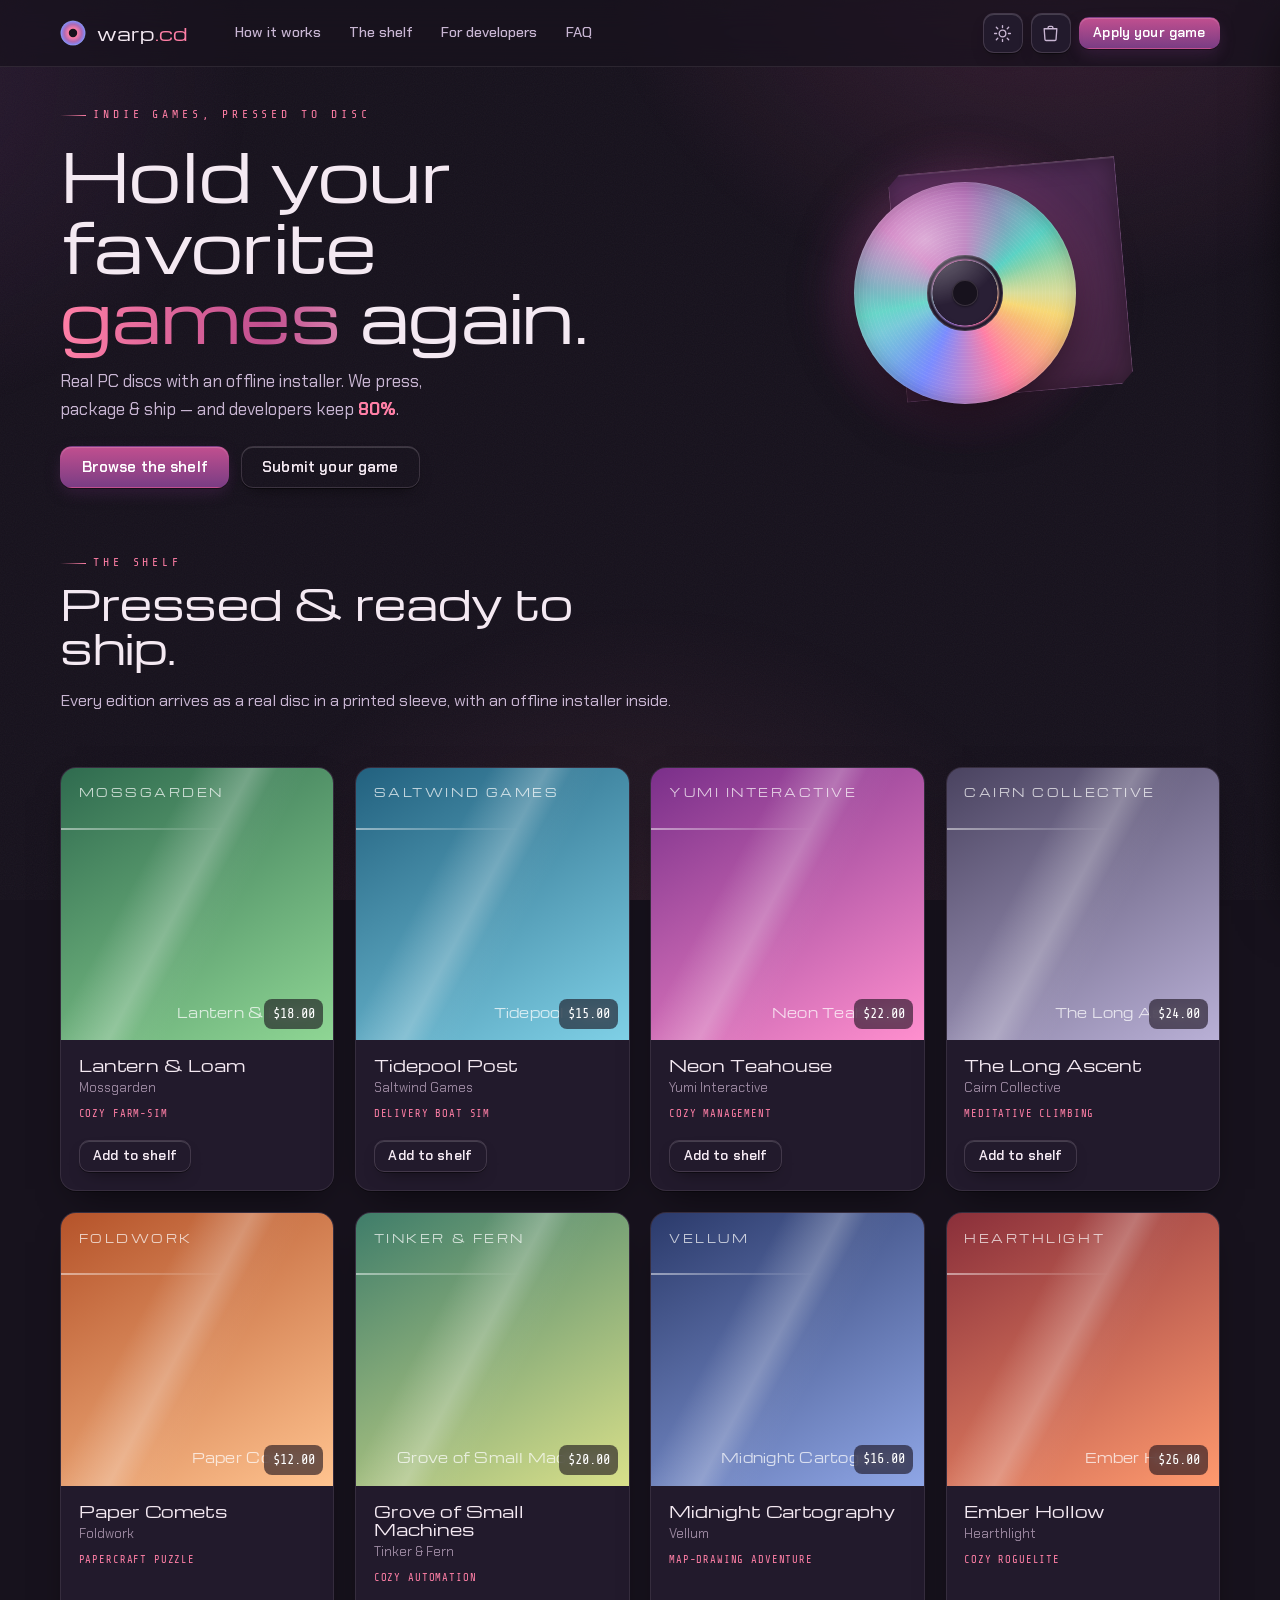
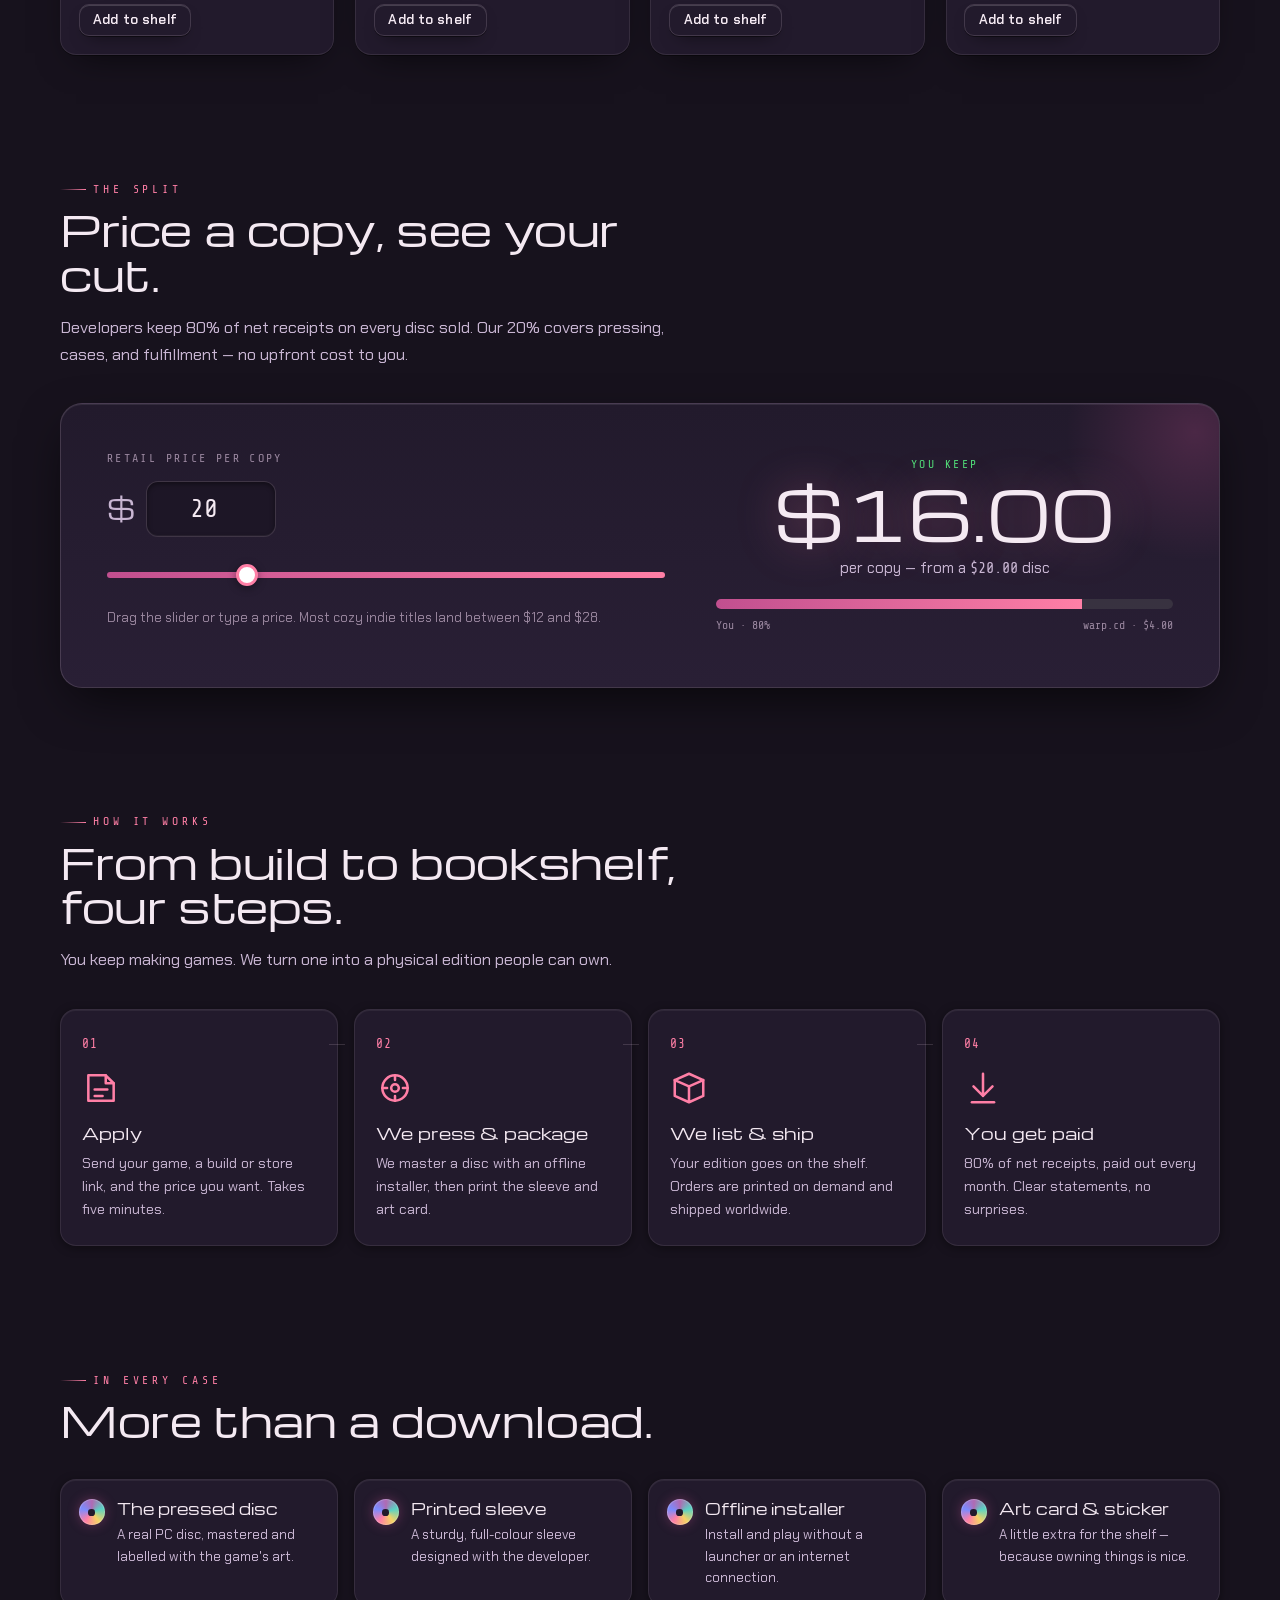
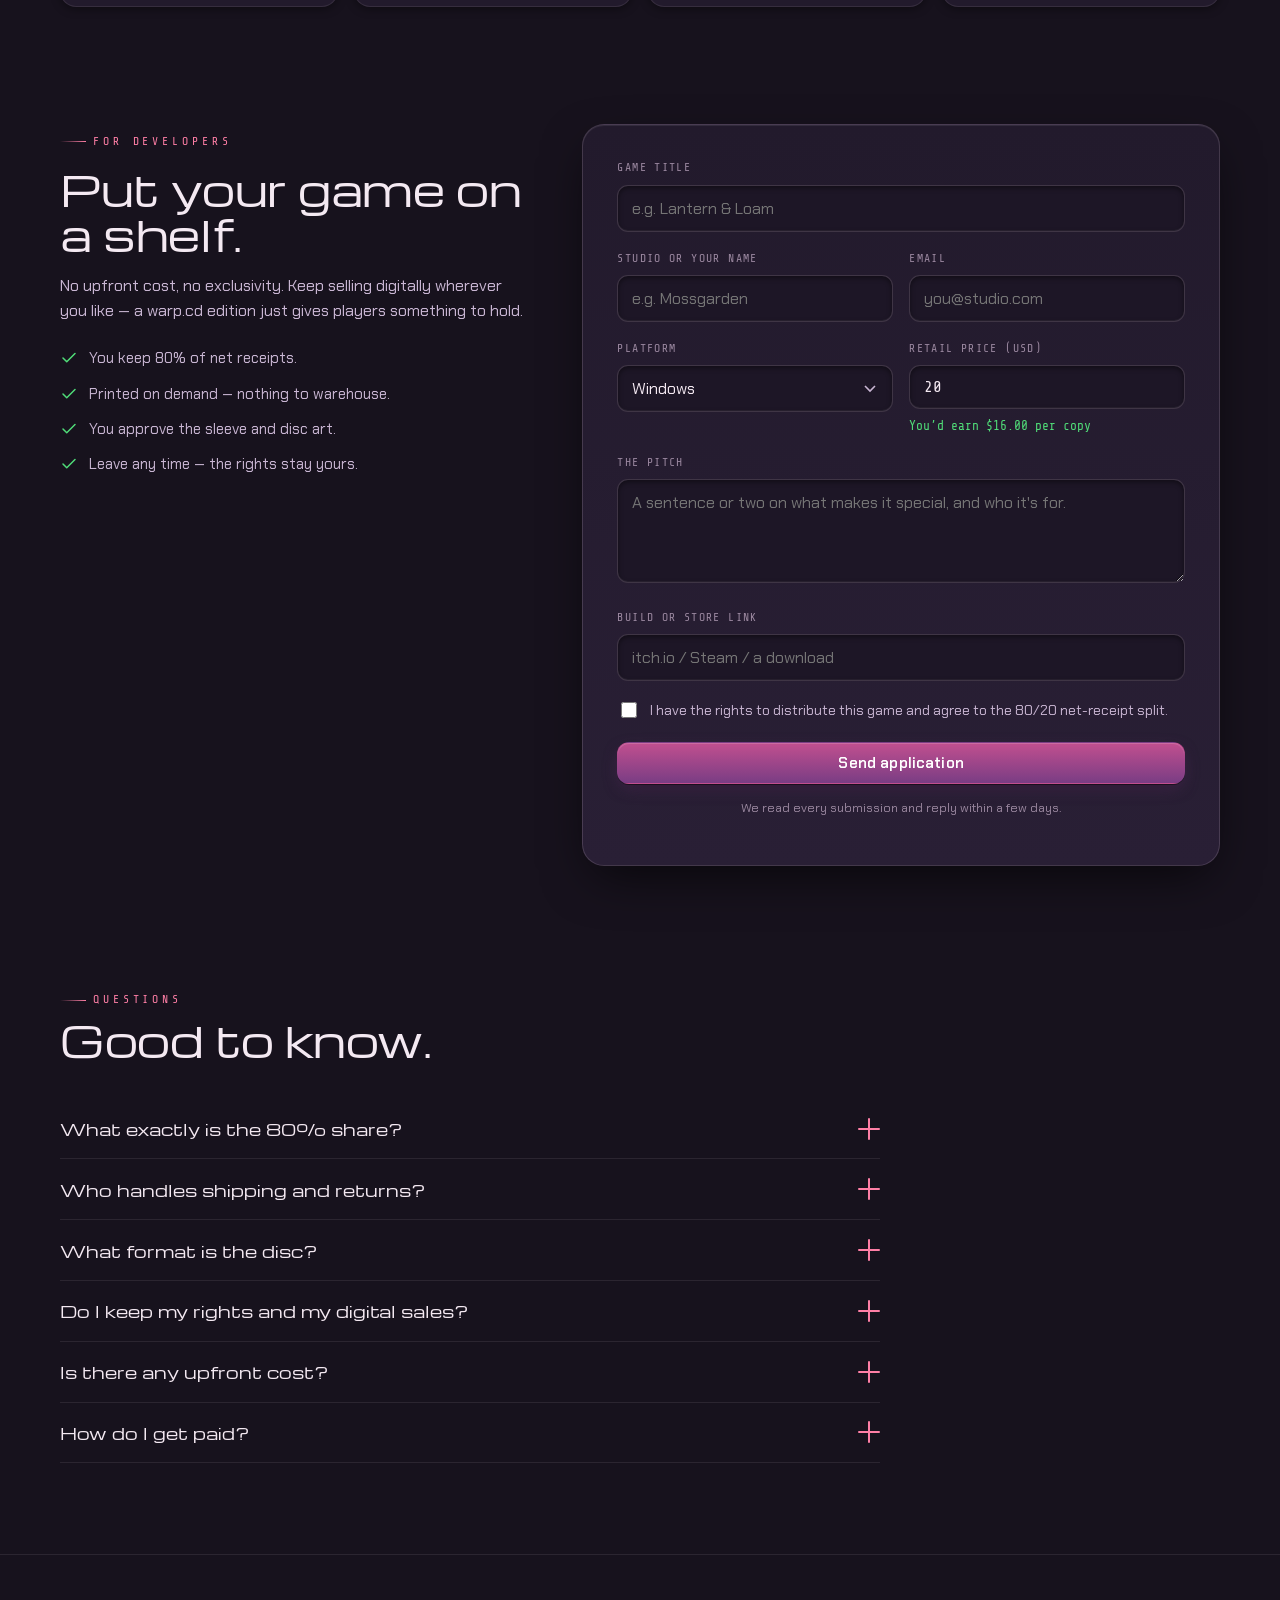
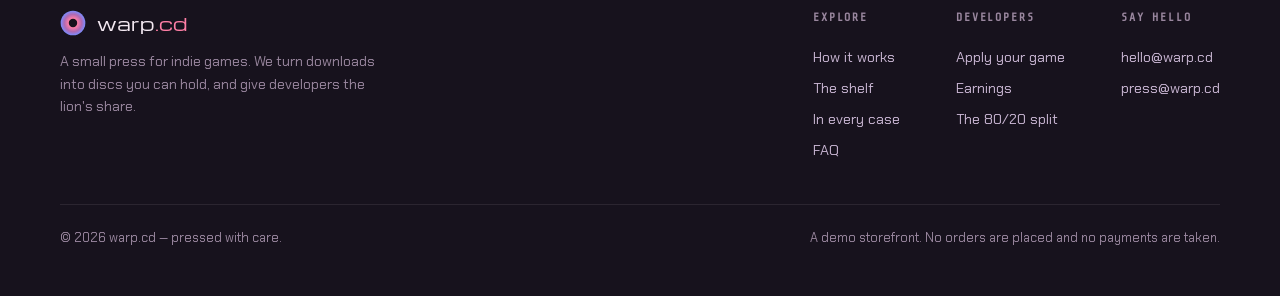
==== index.html @ 5f79ad28 "Rename warp.cd.html to index.html" ====
<!DOCTYPE html>
<html lang="en" data-theme="dark">
<head>
<meta charset="UTF-8">
<meta name="viewport" content="width=device-width, initial-scale=1.0">
<title>warp.cd — indie games, pressed to disc</title>
<meta name="description" content="warp.cd presses indie games onto real PC discs with an installer, then sells and ships them. Developers keep 80% of net receipts.">
<link rel="preconnect" href="https://fonts.googleapis.com">
<link rel="preconnect" href="https://fonts.gstatic.com" crossorigin>
<link href="https://fonts.googleapis.com/css2?family=Michroma&family=Chakra+Petch:wght@300;400;500;600;700&family=Share+Tech+Mono&display=swap" rel="stylesheet">
<style>
/* =========================================================================
   warp.cd — tokens
   Three-accent ramp (deep→mid→hot glow), warmed for coziness.
   Iridescence is reserved exclusively for disc elements (the signature).
   ========================================================================= */
:root{
  --z:'Michroma','Century Gothic','Futura',system-ui,sans-serif;      /* display */
  --zb:'Chakra Petch',ui-sans-serif,system-ui,'Segoe UI',sans-serif;   /* body/ui */
  --zm:'Share Tech Mono',ui-monospace,'SFMono-Regular',Menlo,monospace;/* data */

  /* dark, warm-plum default */
  --bg:#17121d;
  --bg-2:#1d1626;
  --panel:#221a2c;
  --panel-2:#291f35;
  --line:rgba(255,225,245,.09);
  --line-2:rgba(255,225,245,.15);

  --ink:#f4e9f2;
  --ink-soft:#c9b6d3;
  --ink-mute:#9a879f;

  /* accent ramp */
  --acc1:122,61,132;    /* mulberry (deep base)  */
  --acc2:193,79,143;    /* rosy magenta (mid)    */
  --acc3:255,127,166;   /* warm pink (hot glow)  */
  --acc3-hi:#ffd0dd;

  --ok:80,220,120;
  --danger:224,86,86;

  --radius:16px;
  --radius-lg:22px;
  --chamfer:12px;                 /* corner cut for machined panels */
  --clip-panel:polygon(var(--chamfer) 0,100% 0,100% calc(100% - var(--chamfer)),calc(100% - var(--chamfer)) 100%,0 100%,0 var(--chamfer));

  --ease-spring:cubic-bezier(.34,1.56,.64,1);
  --ease-glide:cubic-bezier(.22,.61,.36,1);
  --shadow-1:0 2px 10px rgba(0,0,0,.4);
  --shadow-2:0 18px 50px -12px rgba(0,0,0,.7);
  --glow:0 0 40px rgba(var(--acc2),.28);

  --wrap:min(1160px,92vw);
}

[data-theme="light"]{
  --bg:#f5ede1;
  --bg-2:#efe5d6;
  --panel:#fffaf2;
  --panel-2:#fbf3e7;
  --line:rgba(58,38,54,.12);
  --line-2:rgba(58,38,54,.2);

  --ink:#2a2130;
  --ink-soft:#5a4a5e;
  --ink-mute:#87768c;

  --acc1:106,52,117;
  --acc2:178,63,134;
  --acc3:224,74,138;
  --acc3-hi:#7a2f57;

  --shadow-1:0 2px 10px rgba(58,38,54,.10);
  --shadow-2:0 22px 50px -18px rgba(58,38,54,.28);
  --glow:0 0 34px rgba(var(--acc2),.20);
}

/* =========================================================================
   base
   ========================================================================= */
*{box-sizing:border-box}
html{scroll-behavior:smooth}
@media (prefers-reduced-motion:reduce){html{scroll-behavior:auto}}
body{
  margin:0;
  background:var(--bg);
  color:var(--ink);
  font-family:var(--zb);
  font-weight:400;
  line-height:1.6;
  -webkit-font-smoothing:antialiased;
  overflow-x:hidden;
  position:relative;
}
/* cozy ambient glow pools + fine grain */
body::before{
  content:"";position:fixed;inset:0;z-index:-2;pointer-events:none;
  background:
    radial-gradient(60vw 50vw at 82% -8%, rgba(var(--acc2),.20), transparent 60%),
    radial-gradient(48vw 44vw at -10% 8%, rgba(var(--acc1),.22), transparent 62%),
    radial-gradient(60vw 60vw at 50% 118%, rgba(var(--acc3),.12), transparent 60%);
}
body::after{
  content:"";position:fixed;inset:0;z-index:-1;pointer-events:none;opacity:.04;
  background-image:url("data:image/svg+xml,%3Csvg xmlns='http://www.w3.org/2000/svg' width='140' height='140'%3E%3Cfilter id='n'%3E%3CfeTurbulence type='fractalNoise' baseFrequency='.9' numOctaves='2'/%3E%3C/filter%3E%3Crect width='100%25' height='100%25' filter='url(%23n)'/%3E%3C/svg%3E");
}
a{color:inherit;text-decoration:none}
img{max-width:100%;display:block}
button{font-family:inherit;cursor:pointer;border:none;background:none;color:inherit}
input,select,textarea{font-family:inherit;font-size:1rem;color:inherit}
::selection{background:rgba(var(--acc3),.35);color:var(--ink)}
:focus-visible{outline:2px solid rgb(var(--acc3));outline-offset:3px;border-radius:6px}

.wrap{width:var(--wrap);margin-inline:auto}
.eyebrow{
  font-family:var(--zm);font-size:.72rem;letter-spacing:.34em;text-transform:uppercase;
  color:rgb(var(--acc3));display:inline-flex;align-items:center;gap:.6em;
}
.eyebrow::before{content:"";width:26px;height:1px;background:linear-gradient(90deg,transparent,rgb(var(--acc3)))}
h1,h2,h3{font-family:var(--z);font-weight:400;line-height:1.08;letter-spacing:-.01em;margin:0}
.mono{font-family:var(--zm)}
.mute{color:var(--ink-mute)}

.section{padding:clamp(46px,6.5vh,84px) 0;position:relative}
.section__head{max-width:640px;margin-bottom:clamp(26px,4vh,44px)}
.section__title{font-size:clamp(1.7rem,3.4vw,2.6rem);margin:.5rem 0 .7rem}
.section__desc{color:var(--ink-soft);font-size:1.05rem}

/* =========================================================================
   buttons
   ========================================================================= */
.btn{
  --b:var(--panel);
  display:inline-flex;align-items:center;gap:.55em;justify-content:center;
  padding:.82em 1.35em;border-radius:12px;font-weight:600;font-size:.95rem;
  letter-spacing:.01em;line-height:1;white-space:nowrap;
  transition:transform .12s var(--ease-spring),box-shadow .18s,background .18s,color .18s,border-color .18s;
  border:1px solid var(--line-2);background:var(--b);color:var(--ink);
}
.btn svg{width:1.05em;height:1.05em}
.btn:hover{transform:translateY(-2px)}
.btn:active{transform:translateY(0)}
.btn--primary{
  --b:linear-gradient(180deg,rgb(var(--acc2)),rgb(var(--acc1)));
  color:#fff;border-color:transparent;
  box-shadow:0 6px 18px -4px rgba(var(--acc1),.7),inset 0 1px 0 rgba(255,255,255,.25);
}
.btn--primary:hover{box-shadow:0 12px 30px -6px rgba(var(--acc2),.8),inset 0 1px 0 rgba(255,255,255,.3)}
.btn--ghost{background:transparent}
.btn--ghost:hover{border-color:rgb(var(--acc3));color:rgb(var(--acc3))}
.btn--sm{padding:.6em 1em;font-size:.85rem;border-radius:10px}
.btn--block{width:100%}

/* =========================================================================
   nav
   ========================================================================= */
.nav{
  position:sticky;top:0;z-index:60;
  backdrop-filter:blur(14px) saturate(1.2);
  background:color-mix(in srgb,var(--bg) 74%,transparent);
  border-bottom:1px solid var(--line);
}
.nav__in{width:var(--wrap);margin-inline:auto;display:flex;align-items:center;gap:1.2rem;height:66px}
.brand{display:flex;align-items:center;gap:.7rem;font-family:var(--z);font-size:1.12rem;letter-spacing:.02em}
.brand__dot{width:26px;height:26px;flex:0 0 auto}
.brand b{font-weight:400}
.brand .tld{color:rgb(var(--acc3))}
.nav__links{display:flex;gap:.3rem;margin-left:1rem}
.nav__link{
  padding:.5em .8em;border-radius:9px;color:var(--ink-soft);font-size:.92rem;font-weight:500;
  transition:color .15s,background .15s;
}
.nav__link:hover{color:var(--ink);background:rgba(var(--acc2),.12)}
.nav__spacer{flex:1}
.nav__tools{display:flex;align-items:center;gap:.5rem}
.icon-btn{
  width:40px;height:40px;border-radius:11px;display:grid;place-items:center;
  border:1px solid var(--line-2);background:var(--panel);color:var(--ink-soft);
  transition:transform .12s var(--ease-spring),color .15s,border-color .15s,background .15s;
  position:relative;
}
.icon-btn:hover{color:rgb(var(--acc3));border-color:rgba(var(--acc3),.5);transform:translateY(-2px)}
.icon-btn svg{width:19px;height:19px}
.shelf-count{
  position:absolute;top:-6px;right:-6px;min-width:19px;height:19px;padding:0 5px;
  border-radius:20px;background:rgb(var(--acc3));color:#2a1220;font-family:var(--zm);
  font-size:.66rem;font-weight:700;display:grid;place-items:center;
  box-shadow:0 0 0 2px var(--bg);transform:scale(0);transition:transform .2s var(--ease-spring)}
.shelf-count.show{transform:scale(1)}
.nav__burger{display:none}

@media (max-width:860px){
  .nav__links{
    position:absolute;top:66px;left:0;right:0;flex-direction:column;gap:0;
    background:var(--bg-2);border-bottom:1px solid var(--line);padding:.4rem;
    transform:translateY(-8px);opacity:0;pointer-events:none;transition:.2s var(--ease-glide);
  }
  .nav__links.open{transform:none;opacity:1;pointer-events:auto}
  .nav__link{padding:.85em 1em}
  .nav__cta{display:none}
  .nav__burger{display:grid}
}

/* =========================================================================
   hero
   ========================================================================= */
.hero{padding-top:clamp(22px,3.4vh,44px);padding-bottom:clamp(26px,4vh,52px)}
.hero__in{width:var(--wrap);margin-inline:auto;display:grid;grid-template-columns:1.08fr .92fr;gap:clamp(20px,4vw,52px);align-items:center}
.hero__title{font-size:clamp(2.3rem,5.4vw,4.1rem);margin:.9rem 0 1rem}
.hero__title .shimmer{
  background:linear-gradient(90deg,rgb(var(--acc3)),rgb(var(--acc2)),var(--acc3-hi),rgb(var(--acc3)));
  background-size:220% 100%;-webkit-background-clip:text;background-clip:text;color:transparent;
  animation:sheen 6s linear infinite;
}
@keyframes sheen{to{background-position:220% 0}}
.hero__sub{font-size:1.08rem;color:var(--ink-soft);max-width:42ch;margin-bottom:1.4rem}
.hero__sub strong{color:rgb(var(--acc3));font-weight:700}
.hero__cta{display:flex;gap:.7rem;flex-wrap:wrap}

/* the holographic disc — the signature. Spin lives on `.disc`, which carries
   no positioning transform of its own, so `transform:rotate` animates cleanly
   on every browser (mobile included). Centering is on the wrapper. */
.disc-stage{position:relative;width:100%;max-width:300px;aspect-ratio:1/1;margin-inline:auto}
.disc-stage>*{position:absolute}
.disc-stage__glow{inset:2%;border-radius:50%;z-index:0;
  background:radial-gradient(circle,rgba(var(--acc2),.55),rgba(var(--acc1),.28) 45%,transparent 70%);
  filter:blur(24px)}
.sleeve{z-index:1;top:50%;left:50%;width:76%;aspect-ratio:1/1;transform:translate(-30%,-56%) rotate(-5deg);
  clip-path:var(--clip-panel);
  background:linear-gradient(150deg,rgba(var(--acc1),.5),rgba(var(--acc2),.2)),var(--panel);
  border:1px solid var(--line-2);
  box-shadow:var(--shadow-2),inset 0 1px 0 rgba(255,255,255,.12),inset 0 0 22px rgba(0,0,0,.35)}
.sleeve::after{content:"warp.cd";position:absolute;left:10%;bottom:9%;font-family:var(--z);
  font-size:.9rem;letter-spacing:.05em;color:var(--ink-soft);opacity:.85}
.sleeve::before{content:"";position:absolute;left:10%;top:12%;width:34%;height:2px;
  background:linear-gradient(90deg,rgb(var(--acc3)),transparent)}
.disc-wrap{z-index:2;top:50%;left:50%;width:74%;aspect-ratio:1/1;border-radius:50%;transform:translate(-50%,-50%);
  box-shadow:0 24px 50px -12px rgba(0,0,0,.75),0 0 60px rgba(var(--acc2),.32)}
.disc{position:absolute;inset:0;border-radius:50%;
  background:
    repeating-radial-gradient(circle at 50% 50%,rgba(255,255,255,.05) 0 1px,transparent 1px 3.5px),
    conic-gradient(from 0deg,#b06ab3,#5ad2c4,#f6d365,#ff7fa6,#7b8cff,#5ad2c4,#c86ab8,#b06ab3);
  box-shadow:inset 0 0 0 1px rgba(255,255,255,.14),inset 0 0 18px rgba(0,0,0,.25);
  animation:spin 20s linear infinite}
.disc::before{content:"";position:absolute;inset:0;border-radius:50%;
  background:conic-gradient(from 0deg,transparent 0 18%,rgba(255,255,255,.38) 25%,transparent 32% 60%,rgba(255,255,255,.24) 68%,transparent 76%);
  mix-blend-mode:screen;opacity:.6}
.disc::after{content:"";position:absolute;inset:33%;border-radius:50%;
  background:radial-gradient(circle,var(--panel-2) 0 60%,rgba(var(--acc2),.4) 61%,var(--panel-2) 65%);
  box-shadow:inset 0 0 0 1px var(--line-2),inset 0 2px 8px rgba(0,0,0,.5)}
.disc-shine{z-index:3;top:50%;left:50%;width:74%;aspect-ratio:1/1;border-radius:50%;pointer-events:none;transform:translate(-50%,-50%);
  background:radial-gradient(60% 50% at 32% 26%,rgba(255,255,255,.6),transparent 60%);
  mix-blend-mode:screen;opacity:.75}
.disc-hole{z-index:4;top:50%;left:50%;width:8.6%;aspect-ratio:1/1;border-radius:50%;transform:translate(-50%,-50%);
  background:var(--bg);box-shadow:inset 0 0 0 1px var(--line-2),0 1px 2px rgba(0,0,0,.4)}
.disc-stage:hover .disc{animation-duration:6s}
@keyframes spin{from{transform:rotate(0)}to{transform:rotate(360deg)}}

@media (max-width:820px){
  .hero__in{grid-template-columns:1fr;gap:22px}
  .hero__copy{order:2;text-align:center}
  .hero__sub{margin-inline:auto}
  .hero__cta{justify-content:center}
  .disc-stage{order:1;max-width:238px}
}

/* =========================================================================
   split / earnings calculator
   ========================================================================= */
.split{position:relative}
.calc{
  display:grid;grid-template-columns:1.1fr .9fr;gap:clamp(20px,4vw,54px);align-items:center;
  padding:clamp(26px,4vw,46px);border-radius:var(--radius-lg);
  background:linear-gradient(180deg,var(--panel),var(--panel-2));
  border:1px solid var(--line-2);box-shadow:var(--shadow-2);position:relative;overflow:hidden;
}
.calc::before{content:"";position:absolute;top:-40%;right:-10%;width:280px;height:280px;border-radius:50%;
  background:radial-gradient(circle,rgba(var(--acc2),.25),transparent 65%);pointer-events:none}
.calc__label{font-family:var(--zm);font-size:.74rem;letter-spacing:.2em;text-transform:uppercase;color:var(--ink-mute);margin-bottom:.7rem}
.calc__price-row{display:flex;align-items:center;gap:.7rem;margin-bottom:1.4rem}
.calc__prefix{font-family:var(--z);font-size:1.7rem;color:var(--ink-soft)}
.calc__input{
  width:130px;background:var(--bg-2);border:1px solid var(--line-2);border-radius:12px;
  padding:.5em .7em;font-family:var(--zm);font-size:1.6rem;color:var(--ink);text-align:center;
  transition:border-color .15s,box-shadow .15s;
}
.calc__input:focus{border-color:rgb(var(--acc3));box-shadow:0 0 0 3px rgba(var(--acc3),.2);outline:none}
.calc__range{
  -webkit-appearance:none;appearance:none;width:100%;height:6px;border-radius:20px;
  background:linear-gradient(90deg,rgb(var(--acc2)),rgb(var(--acc3)));margin:.4rem 0 1rem;cursor:pointer}
.calc__range::-webkit-slider-thumb{-webkit-appearance:none;width:22px;height:22px;border-radius:50%;
  background:var(--acc3-hi);background:#fff;border:3px solid rgb(var(--acc3));box-shadow:0 2px 8px rgba(0,0,0,.4)}
.calc__range::-moz-range-thumb{width:22px;height:22px;border:3px solid rgb(var(--acc3));border-radius:50%;background:#fff}
.calc__hint{font-size:.82rem;color:var(--ink-mute)}
.payout{text-align:center}
.payout__cap{font-family:var(--zm);font-size:.72rem;letter-spacing:.22em;text-transform:uppercase;color:rgb(var(--ok));margin-bottom:.3rem}
.payout__num{font-family:var(--z);font-size:clamp(2.6rem,7vw,4.2rem);line-height:1;
  color:var(--ink);text-shadow:0 0 40px rgba(var(--acc3),.35)}
.payout__sub{color:var(--ink-soft);margin-top:.6rem;font-size:.95rem}
.payout__bar{height:10px;border-radius:20px;background:var(--bg-2);overflow:hidden;margin-top:1.1rem;display:flex}
.payout__bar i{display:block;height:100%}
.payout__bar .dev{background:linear-gradient(90deg,rgb(var(--acc2)),rgb(var(--acc3)))}
.payout__bar .us{background:rgba(255,255,255,.12)}
.payout__legend{display:flex;justify-content:space-between;font-family:var(--zm);font-size:.72rem;color:var(--ink-mute);margin-top:.5rem}
@media (max-width:760px){.calc{grid-template-columns:1fr}.payout{order:-1;padding-bottom:1rem;border-bottom:1px solid var(--line);margin-bottom:.4rem}}

/* =========================================================================
   how it works — a real 4-step sequence (numbering earns its place)
   ========================================================================= */
.steps{display:grid;grid-template-columns:repeat(4,1fr);gap:1rem;counter-reset:step}
.step{
  padding:1.5rem 1.3rem;border-radius:var(--radius);background:var(--panel);
  border:1px solid var(--line);position:relative;transition:transform .2s var(--ease-glide),border-color .2s,box-shadow .2s}
.step:hover{transform:translateY(-4px);border-color:rgba(var(--acc3),.4);box-shadow:var(--shadow-1)}
.step__n{font-family:var(--zm);font-size:.8rem;color:rgb(var(--acc3));letter-spacing:.1em}
.step__ic{width:38px;height:38px;margin:.9rem 0 .8rem;color:rgb(var(--acc3))}
.step__ic svg{width:100%;height:100%}
.step__t{font-family:var(--z);font-size:1.02rem;margin-bottom:.4rem}
.step__d{font-size:.9rem;color:var(--ink-soft)}
.step__line{position:absolute;top:2.1rem;right:-.5rem;width:1rem;height:1px;background:var(--line-2)}
.step:last-child .step__line{display:none}
@media (max-width:900px){.steps{grid-template-columns:1fr 1fr}.step__line{display:none}}
@media (max-width:480px){.steps{grid-template-columns:1fr}}

/* =========================================================================
   the shelf (shop)
   ========================================================================= */
.shelf-head{display:flex;align-items:end;justify-content:space-between;gap:1rem;flex-wrap:wrap}
.grid{display:grid;grid-template-columns:repeat(auto-fill,minmax(248px,1fr));gap:1.3rem;margin-top:clamp(28px,4vh,44px)}
.game{
  background:var(--panel);border:1px solid var(--line);border-radius:var(--radius);overflow:hidden;
  display:flex;flex-direction:column;cursor:pointer;
  transition:transform .2s var(--ease-glide),border-color .2s,box-shadow .2s}
.game:hover{transform:translateY(-5px);border-color:rgba(var(--acc3),.45);box-shadow:var(--shadow-2)}
.case{position:relative;aspect-ratio:1/1;overflow:hidden;isolation:isolate}
.case__sleeve{position:absolute;inset:0;z-index:2;
  background:linear-gradient(150deg,var(--c1),var(--c2));
  display:flex;flex-direction:column;justify-content:space-between;padding:1.1rem;
  transition:transform .35s var(--ease-glide)}
.case__sleeve::after{content:"";position:absolute;left:0;top:22%;width:60%;height:2px;
  background:linear-gradient(90deg,rgba(255,255,255,.7),transparent);opacity:.7}
.case__spine{font-family:var(--z);font-size:.66rem;letter-spacing:.24em;text-transform:uppercase;color:rgba(255,255,255,.72)}
.case__cd{position:absolute;z-index:1;top:50%;right:-30%;width:66%;aspect-ratio:1/1;border-radius:50%;transform:translateY(-50%);
  background:
    repeating-radial-gradient(circle at 50% 50%,rgba(255,255,255,.06) 0 1px,transparent 1px 3px),
    conic-gradient(from 0deg,#b06ab3,#5ad2c4,#f6d365,#ff7fa6,#7b8cff,#c86ab8,#b06ab3);
  box-shadow:inset 0 0 0 1px rgba(255,255,255,.15);
  transition:right .35s var(--ease-glide),transform .35s var(--ease-glide)}
.case__cd::after{content:"";position:absolute;inset:38%;border-radius:50%;background:var(--panel-2);box-shadow:inset 0 0 0 1px rgba(255,255,255,.2)}
.game:hover .case__cd{right:-14%}
.game:hover .case__sleeve{transform:translateX(-6%)}
.case__price{position:absolute;z-index:3;right:.7rem;bottom:.7rem;font-family:var(--zm);font-size:.86rem;
  background:rgba(20,12,24,.6);color:#fff;padding:.28em .6em;border-radius:8px;backdrop-filter:blur(4px)}
.game__body{padding:1rem 1.1rem 1.15rem;display:flex;flex-direction:column;gap:.15rem;flex:1}
.game__title{font-family:var(--z);font-size:1.02rem;line-height:1.15}
.game__studio{font-size:.82rem;color:var(--ink-mute)}
.game__tag{font-family:var(--zm);font-size:.66rem;letter-spacing:.08em;color:rgb(var(--acc3));text-transform:uppercase;margin-top:.35rem}
.game__foot{margin-top:auto;padding-top:.9rem;display:flex}

/* =========================================================================
   in every case (product inclusions)
   ========================================================================= */
.incl{display:grid;grid-template-columns:repeat(4,1fr);gap:1rem}
.incl__item{display:flex;gap:.8rem;align-items:flex-start;padding:1.1rem;border-radius:var(--radius);
  background:var(--panel);border:1px solid var(--line)}
.incl__disc{width:26px;height:26px;flex:0 0 auto;border-radius:50%;margin-top:2px;
  background:conic-gradient(from 0deg,#b06ab3,#5ad2c4,#f6d365,#ff7fa6,#7b8cff,#b06ab3);
  box-shadow:inset 0 0 0 1px rgba(255,255,255,.2),0 0 12px rgba(var(--acc2),.4);position:relative}
.incl__disc::after{content:"";position:absolute;inset:38%;border-radius:50%;background:var(--panel)}
.incl__t{font-family:var(--z);font-size:.92rem;margin-bottom:.2rem}
.incl__d{font-size:.84rem;color:var(--ink-soft)}
@media (max-width:900px){.incl{grid-template-columns:1fr 1fr}}
@media (max-width:480px){.incl{grid-template-columns:1fr}}

/* =========================================================================
   apply (developer form)
   ========================================================================= */
.apply__grid{display:grid;grid-template-columns:.85fr 1.15fr;gap:clamp(24px,4vw,56px);align-items:start}
.apply__aside .eyebrow{margin-bottom:1rem}
.apply__aside h2{font-size:clamp(1.7rem,3.4vw,2.6rem);margin-bottom:1rem}
.apply__aside p{color:var(--ink-soft);margin:0 0 1.4rem}
.aside-list{list-style:none;padding:0;margin:0;display:flex;flex-direction:column;gap:.7rem}
.aside-list li{display:flex;gap:.7rem;align-items:flex-start;color:var(--ink-soft);font-size:.94rem}
.aside-list svg{width:18px;height:18px;flex:0 0 auto;margin-top:3px;color:rgb(var(--ok))}
.form{
  padding:clamp(22px,3vw,34px);border-radius:var(--radius-lg);
  background:linear-gradient(180deg,var(--panel),var(--panel-2));border:1px solid var(--line-2);
  box-shadow:var(--shadow-2)}
.field{margin-bottom:1.1rem}
.field--row{display:grid;grid-template-columns:1fr 1fr;gap:1rem}
.field label{display:block;font-family:var(--zm);font-size:.72rem;letter-spacing:.12em;text-transform:uppercase;color:var(--ink-mute);margin-bottom:.45rem}
.control{
  width:100%;background:var(--bg-2);border:1px solid var(--line-2);border-radius:11px;
  padding:.75em .85em;transition:border-color .15s,box-shadow .15s}
.control:focus{outline:none;border-color:rgb(var(--acc3));box-shadow:0 0 0 3px rgba(var(--acc3),.18)}
textarea.control{min-height:104px;resize:vertical}
select.control{appearance:none;background-image:url("data:image/svg+xml,%3Csvg xmlns='http://www.w3.org/2000/svg' width='12' height='8' fill='none' stroke='%23c9b6d3' stroke-width='1.6'%3E%3Cpath d='M1 1l5 5 5-5'/%3E%3C/svg%3E");background-repeat:no-repeat;background-position:right 1em center}
.field .err{color:rgb(var(--danger));font-size:.78rem;margin-top:.35rem;display:none}
.field.invalid .control{border-color:rgb(var(--danger))}
.field.invalid .err{display:block}
.earn-echo{font-family:var(--zm);font-size:.8rem;color:rgb(var(--ok));margin-top:.4rem}
.agree{display:flex;gap:.6rem;align-items:flex-start;font-size:.88rem;color:var(--ink-soft);cursor:pointer}
.agree input{margin-top:3px;accent-color:rgb(var(--acc3));width:16px;height:16px;flex:0 0 auto}
.form__actions{margin-top:1.3rem}
.form-note{font-size:.78rem;color:var(--ink-mute);margin-top:.9rem;text-align:center}
/* success state */
.success{display:none;text-align:center;padding:1rem}
.success.show{display:block;animation:pop .4s var(--ease-spring)}
@keyframes pop{from{opacity:0;transform:scale(.96)}to{opacity:1;transform:none}}
.success__disc{width:76px;height:76px;margin:0 auto 1.1rem;border-radius:50%;
  background:conic-gradient(from 0deg,#b06ab3,#5ad2c4,#f6d365,#ff7fa6,#7b8cff,#b06ab3);
  box-shadow:0 0 30px rgba(var(--acc2),.5),inset 0 0 0 1px rgba(255,255,255,.2);position:relative;
  animation:spin 8s linear infinite}
.success__disc::after{content:"";position:absolute;inset:36%;border-radius:50%;background:var(--panel)}
.success h3{font-family:var(--z);font-size:1.4rem;margin-bottom:.6rem}
.success p{color:var(--ink-soft);margin:0 auto 1.1rem;max-width:42ch}
.ref{display:inline-block;font-family:var(--zm);letter-spacing:.15em;color:rgb(var(--acc3));
  padding:.5em 1em;border:1px dashed rgba(var(--acc3),.5);border-radius:10px;margin-bottom:1.3rem;font-size:1.05rem}
@media (max-width:820px){.apply__grid{grid-template-columns:1fr}.field--row{grid-template-columns:1fr}}

/* =========================================================================
   faq
   ========================================================================= */
.faq{max-width:820px}
.qa{border-bottom:1px solid var(--line)}
.qa__q{width:100%;text-align:left;display:flex;justify-content:space-between;align-items:center;gap:1rem;
  padding:1.15rem 0;font-family:var(--z);font-size:1.02rem;color:var(--ink)}
.qa__q .plus{flex:0 0 auto;width:22px;height:22px;position:relative;transition:transform .25s var(--ease-glide);color:rgb(var(--acc3))}
.qa__q .plus::before,.qa__q .plus::after{content:"";position:absolute;background:currentColor;border-radius:2px}
.qa__q .plus::before{left:0;right:0;top:10px;height:2px}
.qa__q .plus::after{top:0;bottom:0;left:10px;width:2px;transition:opacity .25s}
.qa.open .qa__q .plus{transform:rotate(90deg)}
.qa.open .qa__q .plus::after{opacity:0}
.qa__a{max-height:0;overflow:hidden;transition:max-height .3s var(--ease-glide)}
.qa__a p{color:var(--ink-soft);padding:0 0 1.2rem;margin:0;max-width:66ch}

/* =========================================================================
   footer
   ========================================================================= */
.footer{border-top:1px solid var(--line);padding:clamp(40px,6vh,64px) 0 3rem;margin-top:2rem}
.footer__in{width:var(--wrap);margin-inline:auto;display:flex;justify-content:space-between;gap:2rem;flex-wrap:wrap}
.footer__brand{max-width:320px}
.footer__brand p{color:var(--ink-mute);font-size:.88rem;margin:.8rem 0 0}
.footer__cols{display:flex;gap:3.5rem;flex-wrap:wrap}
.footer__col h4{font-family:var(--zm);font-size:.72rem;letter-spacing:.16em;text-transform:uppercase;color:var(--ink-mute);margin:0 0 .9rem}
.footer__col a{display:block;color:var(--ink-soft);font-size:.9rem;padding:.28em 0;transition:color .15s}
.footer__col a:hover{color:rgb(var(--acc3))}
.footer__legal{width:var(--wrap);margin:2.4rem auto 0;padding-top:1.4rem;border-top:1px solid var(--line);
  display:flex;justify-content:space-between;gap:1rem;flex-wrap:wrap;color:var(--ink-mute);font-size:.8rem}

/* =========================================================================
   shelf drawer + modal + toasts (overlays)
   ========================================================================= */
.scrim{position:fixed;inset:0;background:rgba(8,4,12,.6);backdrop-filter:blur(3px);z-index:80;
  opacity:0;pointer-events:none;transition:opacity .25s}
.scrim.show{opacity:1;pointer-events:auto}

.drawer{
  position:fixed;top:0;right:0;height:100%;width:min(420px,92vw);z-index:90;
  background:var(--bg-2);border-left:1px solid var(--line-2);box-shadow:var(--shadow-2);
  transform:translateX(100%);transition:transform .32s var(--ease-glide);display:flex;flex-direction:column}
.drawer.show{transform:none}
.drawer__head{display:flex;align-items:center;justify-content:space-between;padding:1.2rem 1.3rem;border-bottom:1px solid var(--line)}
.drawer__head h3{font-family:var(--z);font-size:1.1rem}
.drawer__body{flex:1;overflow-y:auto;padding:1rem 1.3rem}
.drawer__empty{text-align:center;color:var(--ink-mute);padding:3rem 1rem}
.drawer__empty a{color:rgb(var(--acc3))}
.line-item{display:flex;gap:.9rem;align-items:center;padding:.8rem 0;border-bottom:1px solid var(--line)}
.line-item__art{width:48px;height:48px;flex:0 0 auto;border-radius:10px;background:linear-gradient(150deg,var(--c1),var(--c2));position:relative;overflow:hidden}
.line-item__art::after{content:"";position:absolute;right:-40%;top:50%;transform:translateY(-50%);width:70%;aspect-ratio:1;border-radius:50%;
  background:conic-gradient(from 0deg,#b06ab3,#5ad2c4,#f6d365,#ff7fa6,#7b8cff,#b06ab3)}
.line-item__info{flex:1;min-width:0}
.line-item__t{font-family:var(--z);font-size:.86rem;white-space:nowrap;overflow:hidden;text-overflow:ellipsis}
.line-item__meta{font-family:var(--zm);font-size:.76rem;color:var(--ink-mute)}
.qty{display:flex;align-items:center;gap:.5rem}
.qty button{width:24px;height:24px;border-radius:7px;border:1px solid var(--line-2);background:var(--panel);display:grid;place-items:center;color:var(--ink-soft);font-family:var(--zm)}
.qty button:hover{color:rgb(var(--acc3));border-color:rgba(var(--acc3),.5)}
.qty span{font-family:var(--zm);min-width:1.2ch;text-align:center}
.line-item__price{font-family:var(--zm);font-size:.86rem;min-width:64px;text-align:right}
.drawer__foot{padding:1.2rem 1.3rem;border-top:1px solid var(--line-2)}
.drawer__total{display:flex;justify-content:space-between;align-items:baseline;margin-bottom:.4rem}
.drawer__total .lbl{color:var(--ink-soft)}
.drawer__total .amt{font-family:var(--z);font-size:1.5rem}
.drawer__note{font-size:.76rem;color:var(--ink-mute);margin:.2rem 0 1rem}

.modal{position:fixed;z-index:90;inset:0;display:grid;place-items:center;padding:1.2rem;
  opacity:0;pointer-events:none;transition:opacity .25s}
.modal.show{opacity:1;pointer-events:auto}
.modal__card{width:min(760px,96vw);max-height:90vh;overflow:hidden;border-radius:var(--radius-lg);
  background:var(--bg-2);border:1px solid var(--line-2);box-shadow:var(--shadow-2);
  display:grid;grid-template-columns:1fr 1fr;transform:translateY(14px) scale(.98);transition:transform .3s var(--ease-glide)}
.modal.show .modal__card{transform:none}
.modal__art{position:relative;background:linear-gradient(150deg,var(--c1),var(--c2));overflow:hidden;min-height:280px}
.modal__art .m-cd-wrap{position:absolute;top:50%;right:-24%;width:70%;aspect-ratio:1;transform:translateY(-50%);border-radius:50%;box-shadow:0 12px 30px -10px rgba(0,0,0,.65)}
.modal__art .m-cd{position:absolute;inset:0;border-radius:50%;
  background:repeating-radial-gradient(circle at 50% 50%,rgba(255,255,255,.06) 0 1px,transparent 1px 3px),conic-gradient(from 0deg,#b06ab3,#5ad2c4,#f6d365,#ff7fa6,#7b8cff,#c86ab8,#b06ab3);
  box-shadow:inset 0 0 0 1px rgba(255,255,255,.16),inset 0 0 16px rgba(0,0,0,.22);animation:spin 16s linear infinite}
.modal__art .m-cd::after{content:"";position:absolute;inset:38%;border-radius:50%;background:var(--bg-2);box-shadow:inset 0 0 0 1px rgba(255,255,255,.12)}
.modal__art .m-spine{position:absolute;left:1.3rem;top:1.3rem;font-family:var(--z);letter-spacing:.2em;text-transform:uppercase;font-size:.7rem;color:rgba(255,255,255,.8)}
.modal__body{padding:1.6rem 1.7rem;overflow-y:auto}
.modal__close{position:absolute;top:.8rem;right:.8rem;z-index:5;width:34px;height:34px;border-radius:9px;background:rgba(10,6,14,.5);color:#fff;display:grid;place-items:center;backdrop-filter:blur(4px)}
.modal__tag{font-family:var(--zm);font-size:.7rem;letter-spacing:.1em;text-transform:uppercase;color:rgb(var(--acc3))}
.modal__title{font-family:var(--z);font-size:1.7rem;margin:.4rem 0 .2rem}
.modal__studio{color:var(--ink-mute);font-size:.9rem;margin-bottom:1rem}
.modal__desc{color:var(--ink-soft);margin-bottom:1.2rem}
.modal__incl{list-style:none;padding:0;margin:0 0 1.3rem;display:grid;gap:.5rem}
.modal__incl li{display:flex;gap:.6rem;align-items:center;font-size:.88rem;color:var(--ink-soft)}
.modal__incl li b{width:8px;height:8px;border-radius:50%;background:rgb(var(--acc3));flex:0 0 auto}
.modal__buy{display:flex;align-items:center;justify-content:space-between;gap:1rem;padding-top:1.1rem;border-top:1px solid var(--line)}
.modal__price{font-family:var(--z);font-size:1.8rem}
@media (max-width:640px){.modal__card{grid-template-columns:1fr}.modal__art{min-height:180px}}

.toasts{position:fixed;z-index:100;left:50%;bottom:1.4rem;transform:translateX(-50%);display:flex;flex-direction:column;gap:.5rem;align-items:center;pointer-events:none}
.toast{display:flex;align-items:center;gap:.6rem;background:var(--panel-2);border:1px solid var(--line-2);
  border-radius:12px;padding:.7em 1.1em;box-shadow:var(--shadow-2);font-size:.9rem;
  transform:translateY(14px);opacity:0;transition:.25s var(--ease-spring)}
.toast.show{transform:none;opacity:1}
.toast .dot{width:20px;height:20px;border-radius:50%;flex:0 0 auto;
  background:conic-gradient(from 0deg,#b06ab3,#5ad2c4,#f6d365,#ff7fa6,#7b8cff,#b06ab3)}

/* reveal on scroll */
.reveal{opacity:0;transform:translateY(22px);transition:opacity .6s var(--ease-glide),transform .6s var(--ease-glide)}
.reveal.in{opacity:1;transform:none}

@media (prefers-reduced-motion:reduce){
  .disc,.success__disc,.modal__art .m-cd{animation:none!important}
  .hero__title .shimmer{animation:none}
  .reveal{opacity:1;transform:none;transition:none}
  *{scroll-behavior:auto!important}
}

/* =========================================================================
   skeuomorphic depth — raised controls, pressed-in fields, glossy cases.
   Layered last so these shadows win; kept subtle ("a little more").
   ========================================================================= */
:root{
  --bevel-raised:inset 0 1px 0 rgba(255,255,255,.16),0 1px 0 rgba(0,0,0,.45),0 8px 18px -10px rgba(0,0,0,.7);
  --bevel-press:inset 0 2px 6px rgba(0,0,0,.5),inset 0 -1px 0 rgba(255,255,255,.05);
  --field-inset:inset 0 2px 5px rgba(0,0,0,.42),inset 0 -1px 0 rgba(255,255,255,.05);
  --card-raise:inset 0 1px 0 rgba(255,255,255,.1),0 1px 0 rgba(0,0,0,.4),0 14px 34px -16px rgba(0,0,0,.7);
}
[data-theme="light"]{
  --bevel-raised:inset 0 1px 0 rgba(255,255,255,.95),0 1px 0 rgba(58,38,54,.14),0 8px 18px -10px rgba(58,38,54,.28);
  --bevel-press:inset 0 2px 6px rgba(58,38,54,.2),inset 0 -1px 0 rgba(255,255,255,.7);
  --field-inset:inset 0 2px 5px rgba(58,38,54,.16),inset 0 -1px 0 rgba(255,255,255,.7);
  --card-raise:inset 0 1px 0 rgba(255,255,255,.9),0 1px 0 rgba(58,38,54,.1),0 14px 34px -16px rgba(58,38,54,.24);
}
.btn{box-shadow:var(--bevel-raised)}
.btn:active{box-shadow:var(--bevel-press);transform:translateY(1px)}
.btn--primary{box-shadow:var(--bevel-raised),0 6px 18px -6px rgba(var(--acc1),.7)}
.btn--primary:hover{box-shadow:var(--bevel-raised),0 12px 30px -8px rgba(var(--acc2),.85)}
.btn--primary:active{box-shadow:var(--bevel-press),0 4px 12px -6px rgba(var(--acc1),.6);transform:translateY(1px)}
.icon-btn{box-shadow:var(--bevel-raised)}
.icon-btn:active{box-shadow:var(--bevel-press);transform:translateY(1px)}
.control,.calc__input{box-shadow:var(--field-inset)}
.control:focus{box-shadow:var(--field-inset),0 0 0 3px rgba(var(--acc3),.18)}
.calc__input:focus{box-shadow:var(--field-inset),0 0 0 3px rgba(var(--acc3),.2)}
.game{box-shadow:var(--card-raise)}
.game:hover{box-shadow:var(--card-raise),0 26px 56px -22px rgba(0,0,0,.75)}
.calc,.form{box-shadow:var(--shadow-2),inset 0 1px 0 rgba(255,255,255,.08)}
.step,.incl__item{box-shadow:inset 0 1px 0 rgba(255,255,255,.06),var(--shadow-1)}
.step:hover{box-shadow:var(--card-raise)}
.qty button{box-shadow:var(--bevel-raised)}
.qty button:active{box-shadow:var(--bevel-press);transform:translateY(1px)}
/* shrink-wrap sheen sweeping across each game case */
.case::after{content:"";position:absolute;inset:0;z-index:2;pointer-events:none;
  background:linear-gradient(118deg,transparent 32%,rgba(255,255,255,.24) 46%,rgba(255,255,255,.04) 52%,transparent 60%)}
/* the store leads the page — sit close beneath the hero */
.section--store{padding-top:clamp(16px,2.4vh,32px)}
/* promote spinning discs to their own layer so mobile GPUs keep them smooth */
.disc,.modal__art .m-cd,.success__disc{will-change:transform;backface-visibility:hidden;transform-origin:50% 50%}
</style>
</head>
<body>

<!-- ================= NAV ================= -->
<header class="nav">
  <div class="nav__in">
    <a href="#top" class="brand" aria-label="warp.cd home">
      <svg class="brand__dot" viewBox="0 0 40 40" aria-hidden="true">
        <defs>
          <radialGradient id="bd" cx="50%" cy="50%" r="50%">
            <stop offset="0%" stop-color="#5ad2c4"/><stop offset="35%" stop-color="#ff7fa6"/>
            <stop offset="70%" stop-color="#b06ab3"/><stop offset="100%" stop-color="#7b8cff"/>
          </radialGradient>
        </defs>
        <circle cx="20" cy="20" r="19" fill="url(#bd)"/>
        <circle cx="20" cy="20" r="6.5" fill="var(--bg)"/>
        <circle cx="20" cy="20" r="19" fill="none" stroke="rgba(255,255,255,.25)" stroke-width="1"/>
      </svg>
      <span><b>warp</b><span class="tld">.cd</span></span>
    </a>

    <nav class="nav__links" id="navLinks" aria-label="Primary">
      <a class="nav__link" href="#how">How it works</a>
      <a class="nav__link" href="#shelf">The shelf</a>
      <a class="nav__link" href="#apply">For developers</a>
      <a class="nav__link" href="#faq">FAQ</a>
    </nav>

    <div class="nav__spacer"></div>

    <div class="nav__tools">
      <button class="icon-btn" id="themeBtn" aria-label="Switch to light theme" title="Toggle theme">
        <svg id="themeIcon" viewBox="0 0 24 24" fill="none" stroke="currentColor" stroke-width="1.7" stroke-linecap="round" stroke-linejoin="round"><circle cx="12" cy="12" r="4.2"/><path d="M12 2v2.5M12 19.5V22M4.2 4.2l1.8 1.8M18 18l1.8 1.8M2 12h2.5M19.5 12H22M4.2 19.8L6 18M18 6l1.8-1.8"/></svg>
      </button>
      <button class="icon-btn" id="shelfBtn" aria-label="Open your shelf (0 items)">
        <svg viewBox="0 0 24 24" fill="none" stroke="currentColor" stroke-width="1.7" stroke-linecap="round" stroke-linejoin="round"><path d="M4 6h16M4 6l1 13.5a1.5 1.5 0 0 0 1.5 1.4h11a1.5 1.5 0 0 0 1.5-1.4L20 6M9 6V4.5A1.5 1.5 0 0 1 10.5 3h3A1.5 1.5 0 0 1 15 4.5V6"/></svg>
        <span class="shelf-count" id="shelfCount">0</span>
      </button>
      <a class="btn btn--primary btn--sm nav__cta" href="#apply">Apply your game</a>
      <button class="icon-btn nav__burger" id="burger" aria-label="Open menu" aria-expanded="false">
        <svg viewBox="0 0 24 24" fill="none" stroke="currentColor" stroke-width="1.8" stroke-linecap="round"><path d="M4 7h16M4 12h16M4 17h16"/></svg>
      </button>
    </div>
  </div>
</header>

<a id="top"></a>
<main>

<!-- ================= HERO ================= -->
<section class="hero" id="home">
  <div class="hero__in">
    <div class="hero__copy">
      <span class="eyebrow">Indie games, pressed to disc</span>
      <h1 class="hero__title">Hold your favorite <span class="shimmer">games</span> again.</h1>
      <p class="hero__sub">Real PC discs with an offline installer. We press, package &amp; ship — and developers keep <strong>80%</strong>.</p>
      <div class="hero__cta">
        <a class="btn btn--primary" href="#shelf">Browse the shelf</a>
        <a class="btn btn--ghost" href="#apply">Submit your game</a>
      </div>
    </div>

    <div class="disc-stage" aria-hidden="true">
      <div class="disc-stage__glow"></div>
      <div class="sleeve"></div>
      <div class="disc-wrap"><div class="disc"></div></div>
      <div class="disc-shine"></div>
      <div class="disc-hole"></div>
    </div>
  </div>
</section>

<!-- ================= THE SHELF (the store — this is the home page) ================= -->
<section class="section section--store" id="shelf">
  <div class="wrap">
    <div class="shelf-head reveal">
      <div class="section__head" style="margin-bottom:0">
        <span class="eyebrow">The shelf</span>
        <h2 class="section__title">Pressed &amp; ready to ship.</h2>
        <p class="section__desc">Every edition arrives as a real disc in a printed sleeve, with an offline installer inside.</p>
      </div>
    </div>
    <div class="grid" id="shelfGrid"><!-- games injected --></div>
  </div>
</section>

<!-- ================= THE SPLIT / CALCULATOR ================= -->
<section class="section split" id="split">
  <div class="wrap">
    <div class="section__head reveal">
      <span class="eyebrow">The split</span>
      <h2 class="section__title">Price a copy, see your cut.</h2>
      <p class="section__desc">Developers keep 80% of net receipts on every disc sold. Our 20% covers pressing, cases, and fulfillment — no upfront cost to you.</p>
    </div>

    <div class="calc reveal">
      <div>
        <div class="calc__label">Retail price per copy</div>
        <div class="calc__price-row">
          <span class="calc__prefix">$</span>
          <input class="calc__input mono" id="priceInput" type="number" min="1" max="200" step="1" value="20" inputmode="decimal" aria-label="Retail price in dollars">
        </div>
        <input class="calc__range" id="priceRange" type="range" min="1" max="80" step="1" value="20" aria-label="Retail price slider">
        <p class="calc__hint">Drag the slider or type a price. Most cozy indie titles land between $12 and $28.</p>
      </div>

      <div class="payout">
        <div class="payout__cap">You keep</div>
        <div class="payout__num mono" id="devCut">$16.00</div>
        <div class="payout__sub">per copy — from a <span class="mono" id="priceEcho">$20.00</span> disc</div>
        <div class="payout__bar" aria-hidden="true">
          <i class="dev" style="width:80%"></i><i class="us" style="width:20%"></i>
        </div>
        <div class="payout__legend"><span>You · 80%</span><span id="warpCut">warp.cd · $4.00</span></div>
      </div>
    </div>
  </div>
</section>

<!-- ================= HOW IT WORKS ================= -->
<section class="section" id="how">
  <div class="wrap">
    <div class="section__head reveal">
      <span class="eyebrow">How it works</span>
      <h2 class="section__title">From build to bookshelf, four steps.</h2>
      <p class="section__desc">You keep making games. We turn one into a physical edition people can own.</p>
    </div>
    <div class="steps reveal">
      <div class="step">
        <div class="step__n">01</div>
        <div class="step__ic"><svg viewBox="0 0 24 24" fill="none" stroke="currentColor" stroke-width="1.6" stroke-linecap="round" stroke-linejoin="round"><path d="M4 4h11l5 5v11H4z"/><path d="M15 4v5h5M8 13h8M8 17h5"/></svg></div>
        <div class="step__t">Apply</div>
        <div class="step__d">Send your game, a build or store link, and the price you want. Takes five minutes.</div>
        <div class="step__line"></div>
      </div>
      <div class="step">
        <div class="step__n">02</div>
        <div class="step__ic"><svg viewBox="0 0 24 24" fill="none" stroke="currentColor" stroke-width="1.6" stroke-linecap="round" stroke-linejoin="round"><circle cx="12" cy="12" r="8"/><circle cx="12" cy="12" r="2.4"/><path d="M12 4v3M12 17v3M4 12h3M17 12h3"/></svg></div>
        <div class="step__t">We press &amp; package</div>
        <div class="step__d">We master a disc with an offline installer, then print the sleeve and art card.</div>
        <div class="step__line"></div>
      </div>
      <div class="step">
        <div class="step__n">03</div>
        <div class="step__ic"><svg viewBox="0 0 24 24" fill="none" stroke="currentColor" stroke-width="1.6" stroke-linecap="round" stroke-linejoin="round"><path d="M3 7l9-4 9 4-9 4-9-4z"/><path d="M3 7v10l9 4 9-4V7M12 11v10"/></svg></div>
        <div class="step__t">We list &amp; ship</div>
        <div class="step__d">Your edition goes on the shelf. Orders are printed on demand and shipped worldwide.</div>
        <div class="step__line"></div>
      </div>
      <div class="step">
        <div class="step__n">04</div>
        <div class="step__ic"><svg viewBox="0 0 24 24" fill="none" stroke="currentColor" stroke-width="1.6" stroke-linecap="round" stroke-linejoin="round"><path d="M12 3v14M6 11l6 6 6-6"/><path d="M5 21h14"/></svg></div>
        <div class="step__t">You get paid</div>
        <div class="step__d">80% of net receipts, paid out every month. Clear statements, no surprises.</div>
        <div class="step__line"></div>
      </div>
    </div>
  </div>
</section>

<!-- ================= IN EVERY CASE ================= -->
<section class="section" id="incl">
  <div class="wrap">
    <div class="section__head reveal">
      <span class="eyebrow">In every case</span>
      <h2 class="section__title">More than a download.</h2>
    </div>
    <div class="incl reveal">
      <div class="incl__item"><span class="incl__disc"></span><div><div class="incl__t">The pressed disc</div><div class="incl__d">A real PC disc, mastered and labelled with the game's art.</div></div></div>
      <div class="incl__item"><span class="incl__disc"></span><div><div class="incl__t">Printed sleeve</div><div class="incl__d">A sturdy, full-colour sleeve designed with the developer.</div></div></div>
      <div class="incl__item"><span class="incl__disc"></span><div><div class="incl__t">Offline installer</div><div class="incl__d">Install and play without a launcher or an internet connection.</div></div></div>
      <div class="incl__item"><span class="incl__disc"></span><div><div class="incl__t">Art card &amp; sticker</div><div class="incl__d">A little extra for the shelf — because owning things is nice.</div></div></div>
    </div>
  </div>
</section>

<!-- ================= APPLY ================= -->
<section class="section" id="apply">
  <div class="wrap">
    <div class="apply__grid">
      <aside class="apply__aside reveal">
        <span class="eyebrow">For developers</span>
        <h2>Put your game on a shelf.</h2>
        <p>No upfront cost, no exclusivity. Keep selling digitally wherever you like — a warp.cd edition just gives players something to hold.</p>
        <ul class="aside-list">
          <li><svg viewBox="0 0 24 24" fill="none" stroke="currentColor" stroke-width="2" stroke-linecap="round" stroke-linejoin="round"><path d="M20 6L9 17l-5-5"/></svg>You keep 80% of net receipts.</li>
          <li><svg viewBox="0 0 24 24" fill="none" stroke="currentColor" stroke-width="2" stroke-linecap="round" stroke-linejoin="round"><path d="M20 6L9 17l-5-5"/></svg>Printed on demand — nothing to warehouse.</li>
          <li><svg viewBox="0 0 24 24" fill="none" stroke="currentColor" stroke-width="2" stroke-linecap="round" stroke-linejoin="round"><path d="M20 6L9 17l-5-5"/></svg>You approve the sleeve and disc art.</li>
          <li><svg viewBox="0 0 24 24" fill="none" stroke="currentColor" stroke-width="2" stroke-linecap="round" stroke-linejoin="round"><path d="M20 6L9 17l-5-5"/></svg>Leave any time — the rights stay yours.</li>
        </ul>
      </aside>

      <div class="form reveal">
        <form id="applyForm" novalidate>
          <div class="field">
            <label for="fGame">Game title</label>
            <input class="control" id="fGame" name="game" placeholder="e.g. Lantern &amp; Loam" required>
            <div class="err">Tell us what the game is called.</div>
          </div>

          <div class="field field--row">
            <div>
              <label for="fStudio">Studio or your name</label>
              <input class="control" id="fStudio" name="studio" placeholder="e.g. Mossgarden" required>
              <div class="err">We need a name for the credits.</div>
            </div>
            <div>
              <label for="fEmail">Email</label>
              <input class="control" id="fEmail" name="email" type="email" placeholder="you@studio.com" required>
              <div class="err">Enter an email we can reply to.</div>
            </div>
          </div>

          <div class="field field--row">
            <div>
              <label for="fPlatform">Platform</label>
              <select class="control" id="fPlatform" name="platform">
                <option>Windows</option><option>macOS</option><option>Linux</option><option>Windows + macOS</option><option>All three</option>
              </select>
            </div>
            <div>
              <label for="fPrice">Retail price (USD)</label>
              <input class="control mono" id="fPrice" name="price" type="number" min="1" max="200" step="1" value="20" required>
              <div class="earn-echo" id="formEarn">You'd earn $16.00 per copy</div>
            </div>
          </div>

          <div class="field">
            <label for="fPitch">The pitch</label>
            <textarea class="control" id="fPitch" name="pitch" placeholder="A sentence or two on what makes it special, and who it's for." required></textarea>
            <div class="err">A line or two helps us picture the edition.</div>
          </div>

          <div class="field">
            <label for="fLink">Build or store link</label>
            <input class="control" id="fLink" name="link" placeholder="itch.io / Steam / a download" required>
            <div class="err">Add a link so we can play it.</div>
          </div>

          <label class="agree"><input type="checkbox" id="fAgree"> I have the rights to distribute this game and agree to the 80/20 net-receipt split.</label>

          <div class="form__actions">
            <button class="btn btn--primary btn--block" type="submit">Send application</button>
            <p class="form-note">We read every submission and reply within a few days.</p>
          </div>
        </form>

        <div class="success" id="applySuccess" role="status">
          <div class="success__disc"></div>
          <h3>Application received.</h3>
          <p id="successMsg">Thanks — we'll press play on this soon and email you within a few days.</p>
          <div class="ref" id="applyRef">WCD-0000</div><br>
          <button class="btn btn--ghost btn--sm" id="applyAnother">Submit another game</button>
        </div>
      </div>
    </div>
  </div>
</section>

<!-- ================= FAQ ================= -->
<section class="section" id="faq">
  <div class="wrap">
    <div class="section__head reveal">
      <span class="eyebrow">Questions</span>
      <h2 class="section__title">Good to know.</h2>
    </div>
    <div class="faq reveal" id="faqList">
      <div class="qa">
        <button class="qa__q" aria-expanded="false">What exactly is the 80% share?<span class="plus"></span></button>
        <div class="qa__a"><p>You receive 80% of net receipts on every copy sold — that's the sale price after payment-processing fees. A $20 disc pays you $16. Our 20% covers disc pressing, printed packaging, storage, and shipping logistics.</p></div>
      </div>
      <div class="qa">
        <button class="qa__q" aria-expanded="false">Who handles shipping and returns?<span class="plus"></span></button>
        <div class="qa__a"><p>We do. Orders are printed on demand and shipped worldwide, and we handle customer support and any returns. You never touch a padded envelope.</p></div>
      </div>
      <div class="qa">
        <button class="qa__q" aria-expanded="false">What format is the disc?<span class="plus"></span></button>
        <div class="qa__a"><p>A standard PC disc carrying an offline installer for your build. Players can install and play without a launcher or an internet connection. We support Windows, macOS, and Linux builds.</p></div>
      </div>
      <div class="qa">
        <button class="qa__q" aria-expanded="false">Do I keep my rights and my digital sales?<span class="plus"></span></button>
        <div class="qa__a"><p>Always. There's no exclusivity. Keep selling on Steam, itch, or anywhere else — a warp.cd edition is simply an extra, physical way for people to own your game. You can pull the edition whenever you like.</p></div>
      </div>
      <div class="qa">
        <button class="qa__q" aria-expanded="false">Is there any upfront cost?<span class="plus"></span></button>
        <div class="qa__a"><p>None. Because we print on demand, there's nothing to pre-order or warehouse. We only make a disc when someone buys one, so there's no risk of unsold stock.</p></div>
      </div>
      <div class="qa">
        <button class="qa__q" aria-expanded="false">How do I get paid?<span class="plus"></span></button>
        <div class="qa__a"><p>Payouts go out monthly with a clear statement of copies sold and receipts. Set a threshold that suits you, and we'll send your share by your preferred method.</p></div>
      </div>
    </div>
  </div>
</section>

</main>

<!-- ================= FOOTER ================= -->
<footer class="footer">
  <div class="footer__in">
    <div class="footer__brand">
      <a href="#top" class="brand" aria-label="warp.cd home">
        <svg class="brand__dot" viewBox="0 0 40 40" aria-hidden="true"><circle cx="20" cy="20" r="19" fill="url(#bd)"/><circle cx="20" cy="20" r="6.5" fill="var(--bg)"/></svg>
        <span><b>warp</b><span class="tld">.cd</span></span>
      </a>
      <p>A small press for indie games. We turn downloads into discs you can hold, and give developers the lion's share.</p>
    </div>
    <div class="footer__cols">
      <div class="footer__col">
        <h4>Explore</h4>
        <a href="#how">How it works</a>
        <a href="#shelf">The shelf</a>
        <a href="#incl">In every case</a>
        <a href="#faq">FAQ</a>
      </div>
      <div class="footer__col">
        <h4>Developers</h4>
        <a href="#apply">Apply your game</a>
        <a href="#split">Earnings</a>
        <a href="#apply">The 80/20 split</a>
      </div>
      <div class="footer__col">
        <h4>Say hello</h4>
        <a href="#apply">hello@warp.cd</a>
        <a href="#apply">press@warp.cd</a>
      </div>
    </div>
  </div>
  <div class="footer__legal">
    <span>© <span id="year">2026</span> warp.cd — pressed with care.</span>
    <span>A demo storefront. No orders are placed and no payments are taken.</span>
  </div>
</footer>

<!-- ================= OVERLAYS ================= -->
<div class="scrim" id="scrim"></div>

<aside class="drawer" id="drawer" aria-label="Your shelf" aria-hidden="true">
  <div class="drawer__head">
    <h3>Your shelf</h3>
    <button class="icon-btn" id="drawerClose" aria-label="Close shelf"><svg viewBox="0 0 24 24" fill="none" stroke="currentColor" stroke-width="1.8" stroke-linecap="round"><path d="M6 6l12 12M18 6L6 18"/></svg></button>
  </div>
  <div class="drawer__body" id="drawerBody"></div>
  <div class="drawer__foot" id="drawerFoot" style="display:none">
    <div class="drawer__total"><span class="lbl">Subtotal</span><span class="amt mono" id="drawerTotal">$0.00</span></div>
    <p class="drawer__note">Shipping calculated at checkout. Developers earn 80% of every copy here.</p>
    <button class="btn btn--primary btn--block" id="checkoutBtn">Checkout</button>
  </div>
</aside>

<div class="modal" id="modal" aria-hidden="true" role="dialog" aria-modal="true">
  <div class="modal__card" id="modalCard">
    <button class="modal__close" id="modalClose" aria-label="Close"><svg viewBox="0 0 24 24" fill="none" stroke="currentColor" stroke-width="1.8" stroke-linecap="round"><path d="M6 6l12 12M18 6L6 18"/></svg></button>
    <div class="modal__art" id="modalArt"><div class="m-spine" id="modalSpine"></div><div class="m-cd-wrap"><div class="m-cd"></div></div></div>
    <div class="modal__body">
      <span class="modal__tag" id="modalTag"></span>
      <h3 class="modal__title" id="modalTitle"></h3>
      <div class="modal__studio" id="modalStudio"></div>
      <p class="modal__desc" id="modalDesc"></p>
      <ul class="modal__incl">
        <li><b></b>Pressed PC disc with offline installer</li>
        <li><b></b>Printed full-colour sleeve</li>
        <li><b></b>Art card &amp; vinyl sticker</li>
        <li><b></b>Ships worldwide, printed on demand</li>
      </ul>
      <div class="modal__buy">
        <span class="modal__price mono" id="modalPrice"></span>
        <button class="btn btn--primary" id="modalAdd">Add to shelf</button>
      </div>
    </div>
  </div>
</div>

<div class="toasts" id="toasts" aria-live="polite"></div>

<script>
(function(){
  "use strict";
  var $ = function(s,r){return (r||document).querySelector(s);};
  var $$ = function(s,r){return Array.prototype.slice.call((r||document).querySelectorAll(s));};
  var reduce = window.matchMedia && window.matchMedia('(prefers-reduced-motion: reduce)').matches;
  var money = function(n){return '$' + (Math.round(n*100)/100).toFixed(2);};

  /* ---------- catalogue ---------- */
  var GAMES = [
    {id:'lantern', title:'Lantern & Loam', studio:'Mossgarden', tag:'Cozy farm-sim', price:18, c1:'#2f6b4f', c2:'#8fd694',
     desc:'Tend a sunken garden by lantern-light, coax strange and gentle plants from the loam, and trade with the quiet folk who visit after dark.'},
    {id:'tidepool', title:'Tidepool Post', studio:'Saltwind Games', tag:'Delivery boat sim', price:15, c1:'#22617f', c2:'#7fd0e6',
     desc:'Row the morning mail between misty island villages. No rush, no combat — just tides, letters, and the people waiting for them.'},
    {id:'teahouse', title:'Neon Teahouse', studio:'Yumi Interactive', tag:'Cozy management', price:22, c1:'#7a2f8a', c2:'#ff8fce',
     desc:'Pour tea, keep secrets, and run the warmest little shop in the rain district. Every regular has a story that unfolds over the seasons.'},
    {id:'ascent', title:'The Long Ascent', studio:'Cairn Collective', tag:'Meditative climbing', price:24, c1:'#4a4360', c2:'#b9b0d6',
     desc:'One mountain, taken a single breath at a time. There are no timers, ever — only the route, the weather, and your own patience.'},
    {id:'comets', title:'Paper Comets', studio:'Foldwork', tag:'Papercraft puzzle', price:12, c1:'#b5532a', c2:'#ffc38f',
     desc:'Fold the night sky into little burning arcs. A gentle puzzle game about origami, orbits, and letting go at just the right moment.'},
    {id:'grove', title:'Grove of Small Machines', studio:'Tinker & Fern', tag:'Cozy automation', price:20, c1:'#3f7d6a', c2:'#d9e08a',
     desc:'Plant gears, harvest logic, and let the grove tend itself. A soft take on automation where the factory is a garden that hums.'},
    {id:'carto', title:'Midnight Cartography', studio:'Vellum', tag:'Map-drawing adventure', price:16, c1:'#2b3a6b', c2:'#8fa6e6',
     desc:'Chart a coastline that quietly rewrites itself each night. Draw the map, name the coves, and decide which secrets to keep.'},
    {id:'ember', title:'Ember Hollow', studio:'Hearthlight', tag:'Cozy roguelite', price:26, c1:'#8a2f3a', c2:'#ff9a6e',
     desc:'Delve a little, warm your hands, and carry a small light back up. A forgiving roguelite about coming home more than going down.'}
  ];
  var byId = {}; GAMES.forEach(function(g){byId[g.id]=g;});

  /* ---------- shelf (cart) state ---------- */
  var shelf = {}; /* id -> qty */

  /* ---------- render shop ---------- */
  var grid = $('#shelfGrid');
  GAMES.forEach(function(g){
    var card = document.createElement('article');
    card.className = 'game';
    card.setAttribute('tabindex','0');
    card.setAttribute('role','button');
    card.setAttribute('aria-label', g.title + ' — ' + money(g.price) + '. View details.');
    card.style.setProperty('--c1', g.c1);
    card.style.setProperty('--c2', g.c2);
    card.innerHTML =
      '<div class="case">' +
        '<div class="case__cd"></div>' +
        '<div class="case__sleeve"><div class="case__spine">' + g.studio + '</div><div class="case__spine" style="align-self:flex-end;font-size:.8rem;letter-spacing:.02em;text-transform:none">' + esc(g.title) + '</div></div>' +
        '<div class="case__price">' + money(g.price) + '</div>' +
      '</div>' +
      '<div class="game__body">' +
        '<div class="game__title">' + esc(g.title) + '</div>' +
        '<div class="game__studio">' + esc(g.studio) + '</div>' +
        '<div class="game__tag">' + esc(g.tag) + '</div>' +
        '<div class="game__foot"><button class="btn btn--ghost btn--sm add" data-id="' + g.id + '">Add to shelf</button></div>' +
      '</div>';
    grid.appendChild(card);

    card.addEventListener('click', function(e){ if(!e.target.closest('.add')) openModal(g.id); });
    card.addEventListener('keydown', function(e){ if(e.key==='Enter'||e.key===' '){ e.preventDefault(); openModal(g.id);} });
  });
  grid.addEventListener('click', function(e){
    var b = e.target.closest('.add'); if(!b) return;
    e.stopPropagation(); addToShelf(b.getAttribute('data-id'));
  });

  function esc(s){var d=document.createElement('div');d.textContent=s;return d.innerHTML;}

  /* ---------- calculator ---------- */
  var priceInput=$('#priceInput'), priceRange=$('#priceRange'),
      devCut=$('#devCut'), priceEcho=$('#priceEcho'), warpCut=$('#warpCut');
  function clampPrice(v){ v=parseFloat(v); if(isNaN(v)) v=20; return Math.max(1,Math.min(200,v)); }
  function renderCalc(v){
    var dev=v*0.8, us=v-dev;
    devCut.textContent=money(dev);
    priceEcho.textContent=money(v);
    warpCut.textContent='warp.cd · '+money(us);
  }
  function setPrice(v,fromRange){
    v=clampPrice(v);
    priceInput.value = (v%1===0)? v : v.toFixed(2);
    if(v<=80) priceRange.value=Math.round(v);
    renderCalc(v);
  }
  priceInput.addEventListener('input', function(){ renderCalc(clampPrice(priceInput.value)); });
  priceInput.addEventListener('change', function(){ setPrice(priceInput.value); });
  priceRange.addEventListener('input', function(){ setPrice(priceRange.value, true); });
  setPrice(20);

  /* ---------- form ---------- */
  var form=$('#applyForm'), fPrice=$('#fPrice'), formEarn=$('#formEarn');
  function echoEarn(){ var v=clampPrice(fPrice.value); formEarn.textContent='You\u2019d earn '+money(v*0.8)+' per copy'; }
  fPrice.addEventListener('input', echoEarn); echoEarn();

  function setInvalid(input, bad){
    var field=input.closest('.field'); if(!field) return;
    field.classList.toggle('invalid', bad);
  }
  form.addEventListener('submit', function(e){
    e.preventDefault();
    var ok=true;
    ['fGame','fStudio','fPitch','fLink'].forEach(function(id){
      var el=$('#'+id); var bad=!el.value.trim(); setInvalid(el,bad); if(bad) ok=false;
    });
    var email=$('#fEmail'); var eBad=!/^[^\s@]+@[^\s@]+\.[^\s@]+$/.test(email.value.trim());
    setInvalid(email,eBad); if(eBad) ok=false;
    var agree=$('#fAgree');
    if(!agree.checked){ ok=false; toast('Please confirm the rights & split to continue.'); }
    if(!ok){ var firstBad=$('.field.invalid .control'); if(firstBad) firstBad.focus(); return; }

    var ref='WCD-'+Math.random().toString(16).slice(2,6).toUpperCase();
    $('#applyRef').textContent=ref;
    $('#successMsg').textContent='Thanks — “'+$('#fGame').value.trim()+'” is in the queue. We\u2019ll email '+email.value.trim()+' within a few days.';
    form.style.display='none';
    $('#applySuccess').classList.add('show');
    $('#applySuccess').scrollIntoView({behavior: reduce?'auto':'smooth', block:'center'});
    toast('Application received — '+ref);
  });
  $('#applyAnother').addEventListener('click', function(){
    $('#applySuccess').classList.remove('show');
    form.reset(); $$('.field.invalid').forEach(function(f){f.classList.remove('invalid');});
    echoEarn(); form.style.display='block';
    $('#fGame').focus();
  });

  /* ---------- shelf drawer ---------- */
  var drawer=$('#drawer'), scrim=$('#scrim'), body=$('#drawerBody'), foot=$('#drawerFoot'),
      totalEl=$('#drawerTotal'), countEl=$('#shelfCount'), shelfBtn=$('#shelfBtn');

  function shelfQty(){ var n=0; for(var k in shelf) n+=shelf[k]; return n; }
  function renderShelf(){
    var ids=Object.keys(shelf), total=0, n=shelfQty();
    countEl.textContent=n; countEl.classList.toggle('show', n>0);
    shelfBtn.setAttribute('aria-label','Open your shelf ('+n+' item'+(n===1?'':'s')+')');
    if(!ids.length){
      body.innerHTML='<div class="drawer__empty">Your shelf is empty.<br><a href="#shelf" id="emptyBrowse">Browse the shelf →</a></div>';
      foot.style.display='none';
      var eb=$('#emptyBrowse'); if(eb) eb.addEventListener('click', closeDrawer);
      return;
    }
    var html='';
    ids.forEach(function(id){
      var g=byId[id], q=shelf[id], line=g.price*q; total+=line;
      html+='<div class="line-item">'+
        '<div class="line-item__art" style="--c1:'+g.c1+';--c2:'+g.c2+'"></div>'+
        '<div class="line-item__info"><div class="line-item__t">'+esc(g.title)+'</div>'+
          '<div class="line-item__meta">'+money(g.price)+' each</div>'+
          '<div class="qty" style="margin-top:.35rem">'+
            '<button data-dec="'+id+'" aria-label="Decrease">–</button>'+
            '<span>'+q+'</span>'+
            '<button data-inc="'+id+'" aria-label="Increase">+</button>'+
          '</div>'+
        '</div>'+
        '<div class="line-item__price">'+money(line)+'</div>'+
      '</div>';
    });
    body.innerHTML=html;
    totalEl.textContent=money(total);
    foot.style.display='block';
  }
  body.addEventListener('click', function(e){
    var inc=e.target.getAttribute('data-inc'), dec=e.target.getAttribute('data-dec');
    if(inc){ shelf[inc]++; renderShelf(); }
    else if(dec){ shelf[dec]--; if(shelf[dec]<=0) delete shelf[dec]; renderShelf(); }
  });

  function addToShelf(id){
    if(!byId[id]) return;
    shelf[id]=(shelf[id]||0)+1;
    renderShelf();
    countEl.animate ? countEl.animate([{transform:'scale(1.4)'},{transform:'scale(1)'}],{duration:260,easing:'cubic-bezier(.34,1.56,.64,1)'}) : 0;
    toast('Added “'+byId[id].title+'” to your shelf');
  }
  function openDrawer(){ renderShelf(); scrim.classList.add('show'); drawer.classList.add('show'); drawer.setAttribute('aria-hidden','false'); overlayOpen=drawer; }
  function closeDrawer(){ drawer.classList.remove('show'); drawer.setAttribute('aria-hidden','true'); maybeHideScrim(); if(overlayOpen===drawer) overlayOpen=null; }
  shelfBtn.addEventListener('click', openDrawer);
  $('#drawerClose').addEventListener('click', closeDrawer);
  $('#checkoutBtn').addEventListener('click', function(){
    var n=shelfQty();
    toast('This is a demo — no payment taken. Thanks for supporting indie devs!');
    shelf={}; renderShelf();
    setTimeout(closeDrawer, 400);
  });

  /* ---------- modal ---------- */
  var modal=$('#modal'), overlayOpen=null, lastFocus=null, currentModalId=null;
  function openModal(id){
    var g=byId[id]; if(!g) return; currentModalId=id; lastFocus=document.activeElement;
    $('#modalArt').style.setProperty('--c1',g.c1); $('#modalArt').style.setProperty('--c2',g.c2);
    $('#modalSpine').textContent=g.studio;
    $('#modalTag').textContent=g.tag;
    $('#modalTitle').textContent=g.title;
    $('#modalStudio').textContent=g.studio;
    $('#modalDesc').textContent=g.desc;
    $('#modalPrice').textContent=money(g.price);
    scrim.classList.add('show'); modal.classList.add('show'); modal.setAttribute('aria-hidden','false');
    overlayOpen=modal; $('#modalAdd').focus();
  }
  function closeModal(){ modal.classList.remove('show'); modal.setAttribute('aria-hidden','true'); maybeHideScrim(); if(overlayOpen===modal) overlayOpen=null; if(lastFocus) lastFocus.focus(); }
  $('#modalClose').addEventListener('click', closeModal);
  $('#modalAdd').addEventListener('click', function(){ if(currentModalId){ addToShelf(currentModalId); closeModal(); } });

  function maybeHideScrim(){ if(!drawer.classList.contains('show') && !modal.classList.contains('show')) scrim.classList.remove('show'); }
  scrim.addEventListener('click', function(){ closeDrawer(); closeModal(); });
  document.addEventListener('keydown', function(e){ if(e.key==='Escape'){ closeDrawer(); closeModal(); if(navLinks.classList.contains('open')) toggleMenu(false); } });

  /* ---------- toasts ---------- */
  var toastWrap=$('#toasts');
  function toast(msg){
    var t=document.createElement('div'); t.className='toast';
    t.innerHTML='<span class="dot"></span><span>'+esc(msg)+'</span>';
    toastWrap.appendChild(t);
    requestAnimationFrame(function(){ t.classList.add('show'); });
    setTimeout(function(){ t.classList.remove('show'); setTimeout(function(){ t.remove(); }, 300); }, 2600);
  }

  /* ---------- theme ---------- */
  var themeBtn=$('#themeBtn'), themeIcon=$('#themeIcon'), root=document.documentElement;
  var moon='<path d="M21 12.8A9 9 0 1 1 11.2 3a7 7 0 0 0 9.8 9.8z"/>';
  var sun='<circle cx="12" cy="12" r="4.2"/><path d="M12 2v2.5M12 19.5V22M4.2 4.2l1.8 1.8M18 18l1.8 1.8M2 12h2.5M19.5 12H22M4.2 19.8L6 18M18 6l1.8-1.8"/>';
  themeBtn.addEventListener('click', function(){
    var light = root.getAttribute('data-theme')==='light';
    root.setAttribute('data-theme', light?'dark':'light');
    themeIcon.innerHTML = light?sun:moon;
    themeBtn.setAttribute('aria-label', light?'Switch to light theme':'Switch to dark theme');
  });

  /* ---------- mobile menu ---------- */
  var navLinks=$('#navLinks'), burger=$('#burger');
  function toggleMenu(open){ navLinks.classList.toggle('open', open); burger.setAttribute('aria-expanded', open?'true':'false'); }
  burger.addEventListener('click', function(){ toggleMenu(!navLinks.classList.contains('open')); });
  $$('#navLinks a').forEach(function(a){ a.addEventListener('click', function(){ toggleMenu(false); }); });

  /* ---------- smooth anchor + reveal ---------- */
  $$('a[href^="#"]').forEach(function(a){
    a.addEventListener('click', function(e){
      var id=a.getAttribute('href'); if(id.length<2) return;
      var el=document.querySelector(id); if(!el) return;
      e.preventDefault();
      el.scrollIntoView({behavior: reduce?'auto':'smooth', block:'start'});
    });
  });

  var reveals=$$('.reveal');
  if(reduce || !('IntersectionObserver' in window)){
    reveals.forEach(function(r){ r.classList.add('in'); });
  } else {
    var io=new IntersectionObserver(function(entries){
      entries.forEach(function(en){ if(en.isIntersecting){ en.target.classList.add('in'); io.unobserve(en.target); } });
    }, {threshold:.12, rootMargin:'0px 0px -8% 0px'});
    reveals.forEach(function(r){ io.observe(r); });
  }

  /* ---------- faq ---------- */
  $('#faqList').addEventListener('click', function(e){
    var q=e.target.closest('.qa__q'); if(!q) return;
    var qa=q.parentElement, a=qa.querySelector('.qa__a'), open=qa.classList.toggle('open');
    q.setAttribute('aria-expanded', open?'true':'false');
    a.style.maxHeight = open ? a.scrollHeight+'px' : '0px';
  });
  window.addEventListener('resize', function(){
    $$('.qa.open .qa__a').forEach(function(a){ a.style.maxHeight=a.scrollHeight+'px'; });
  });

  /* ---------- misc ---------- */
  $('#year').textContent = new Date().getFullYear();
  renderShelf();
})();
</script>
</body>
</html>
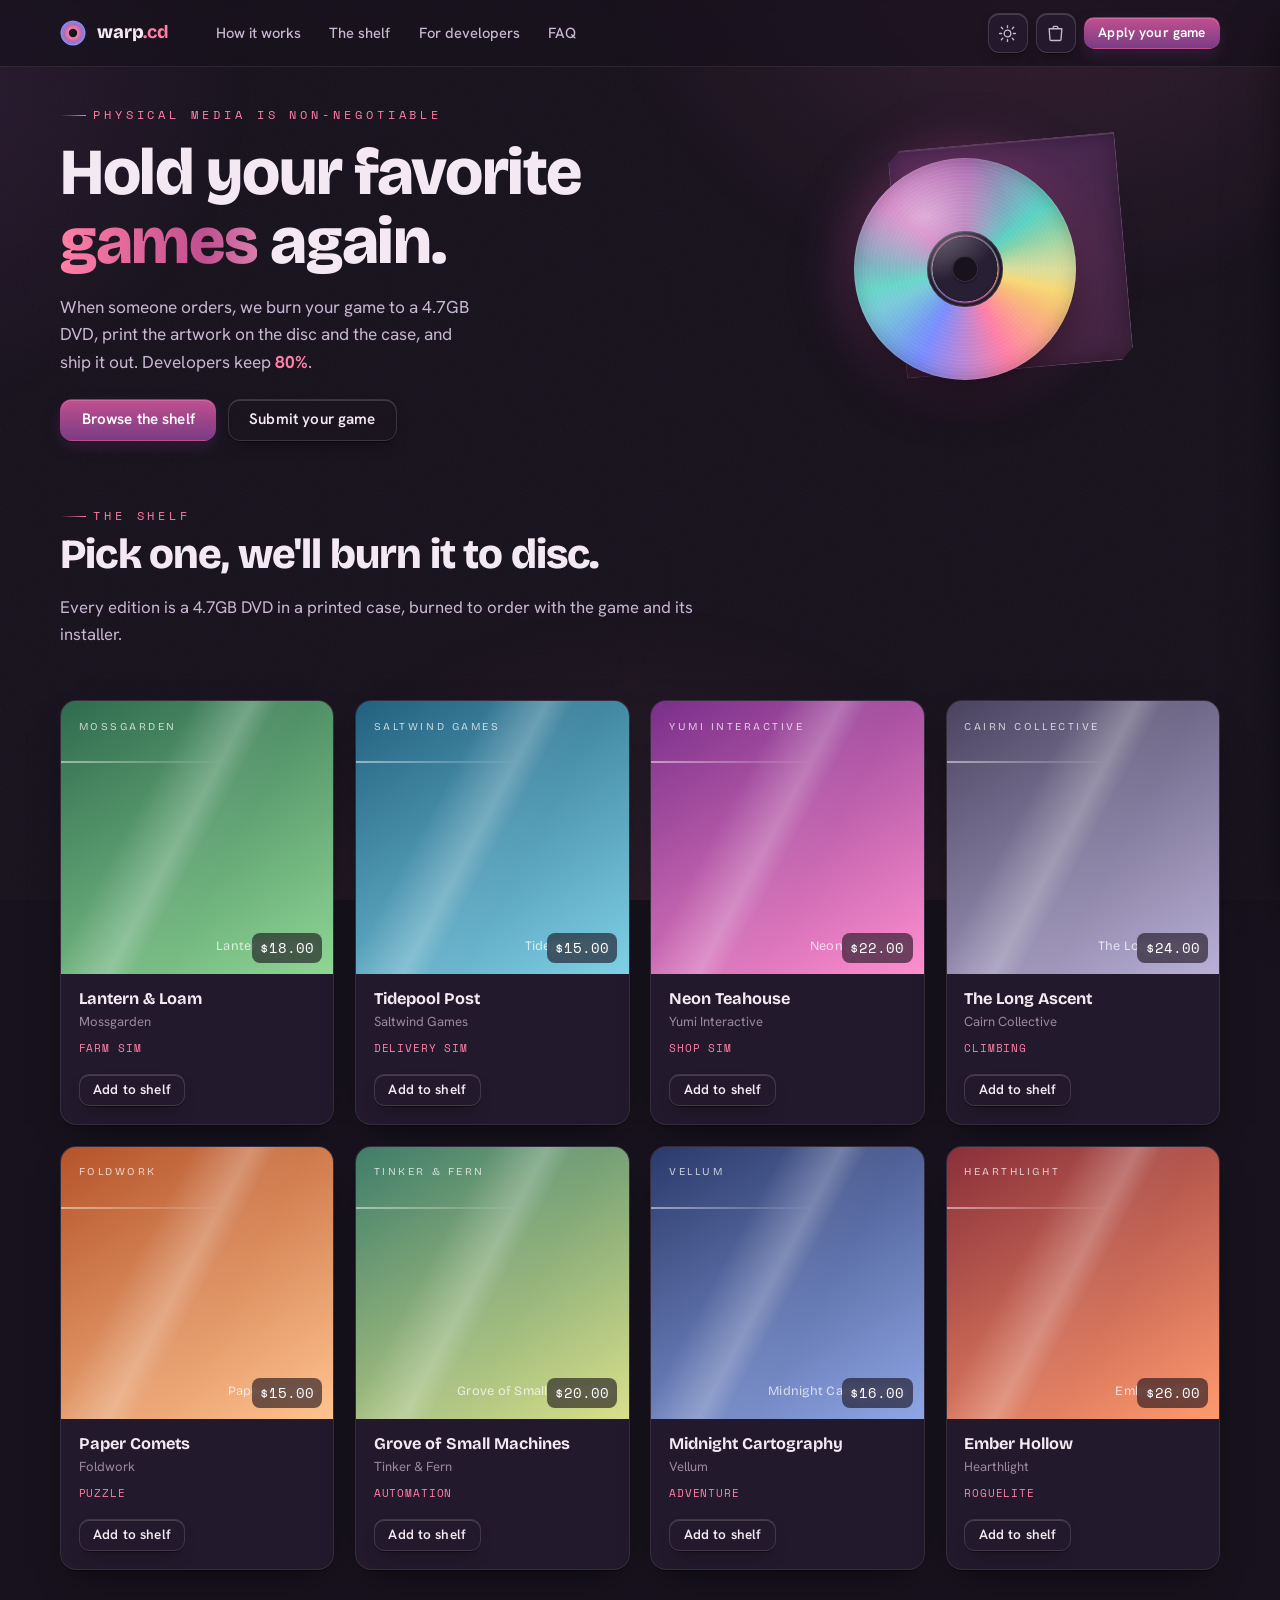
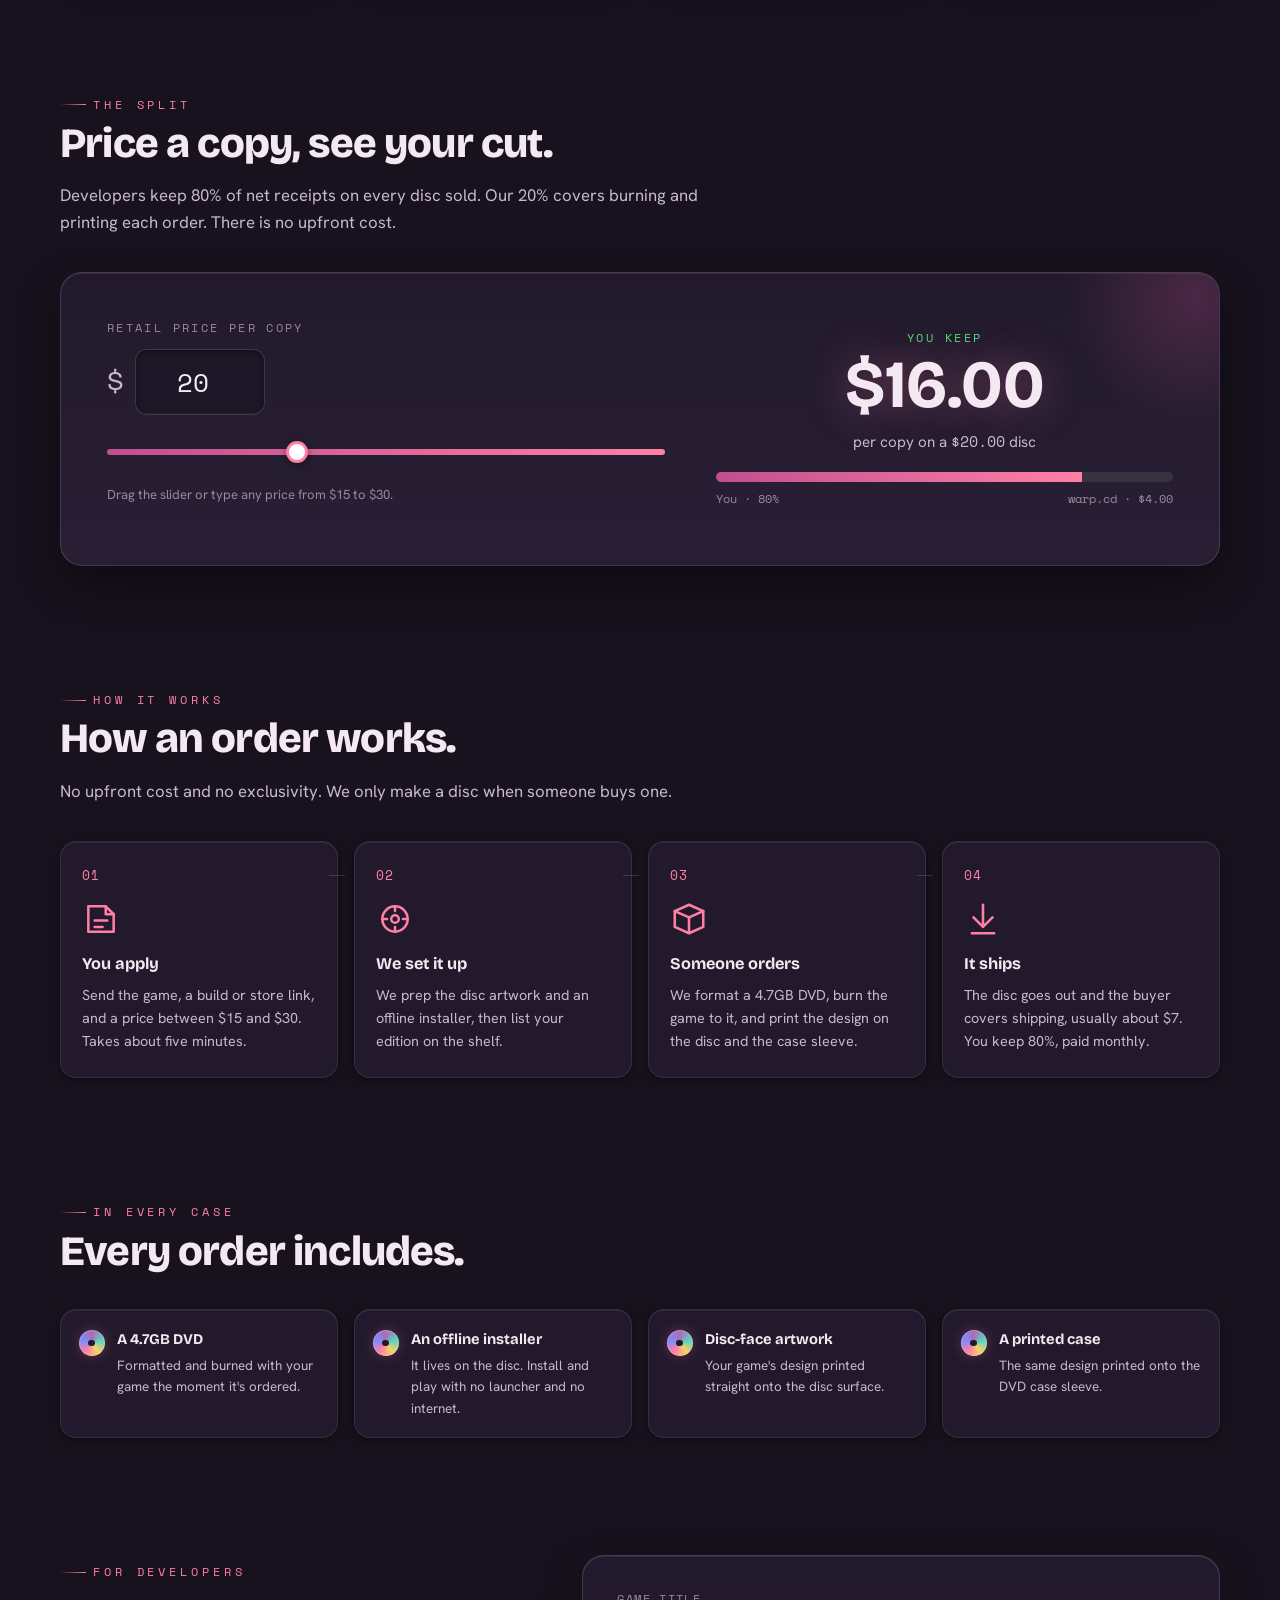
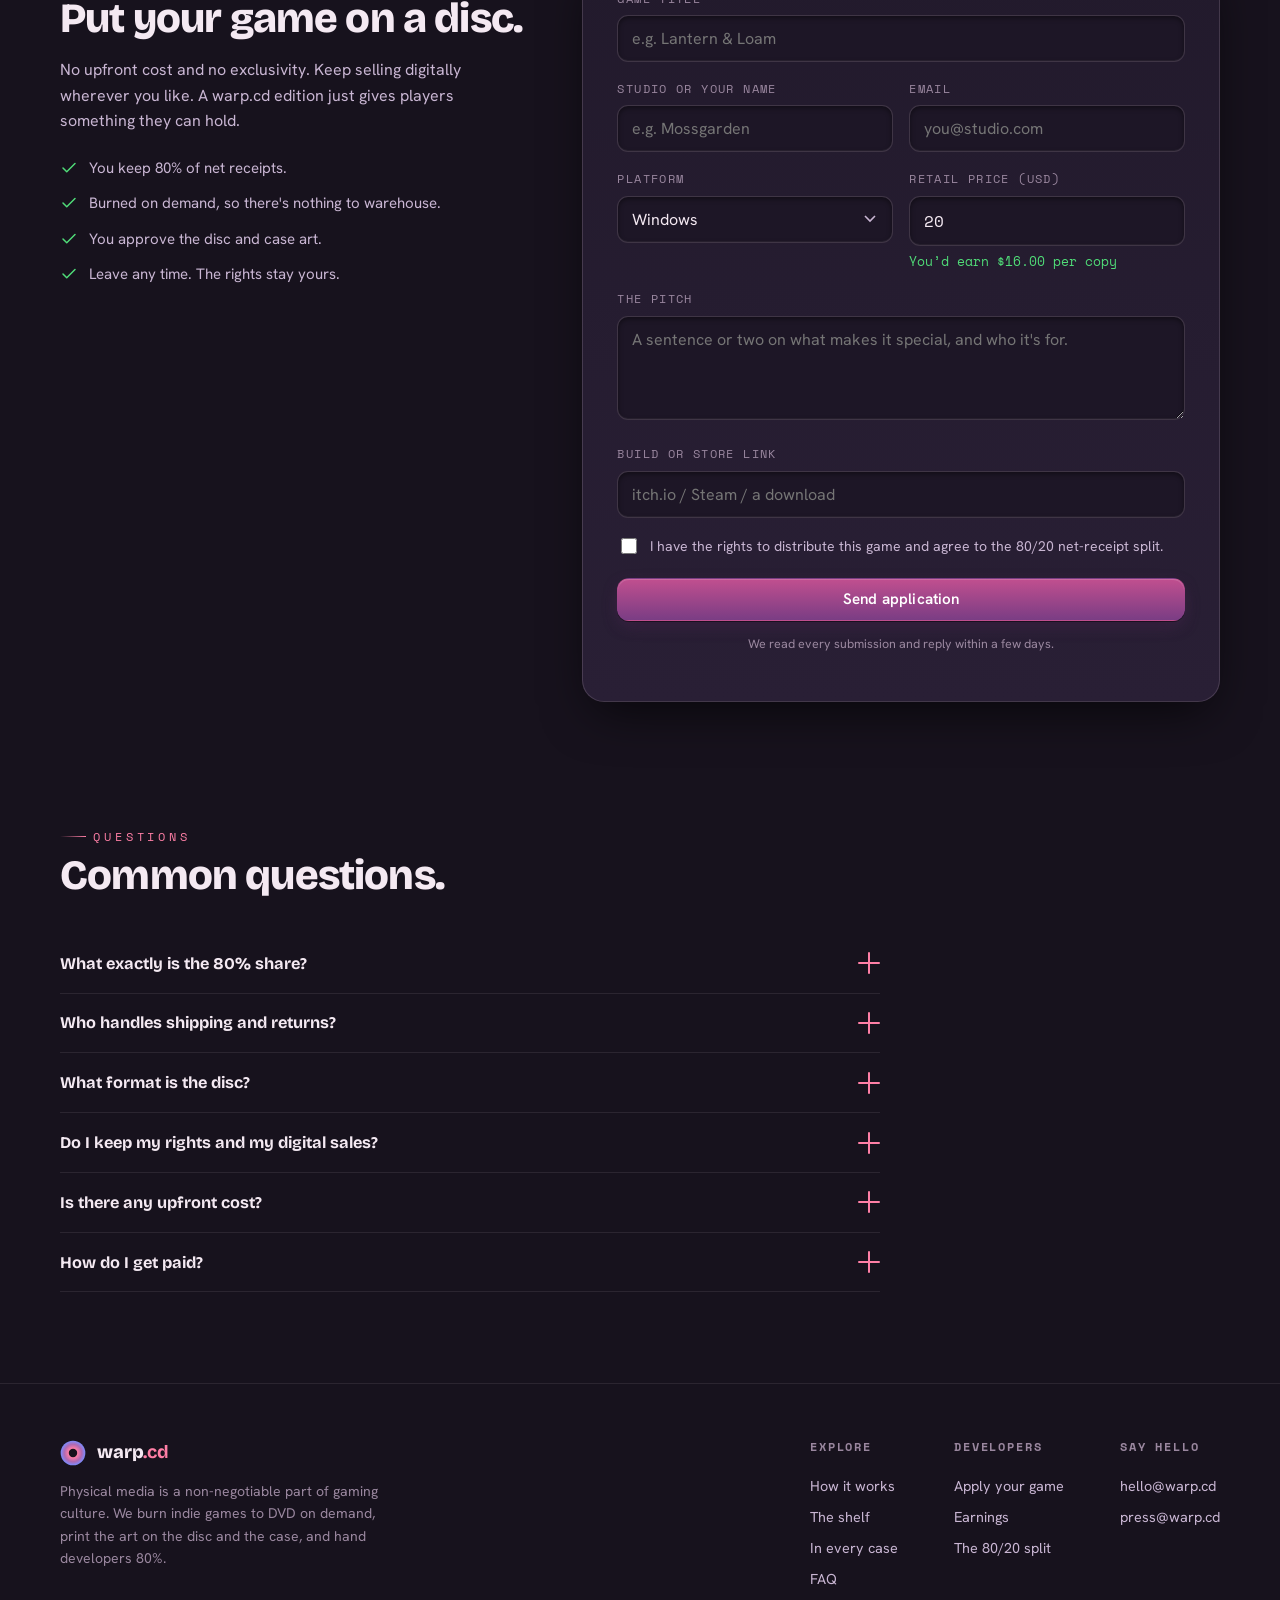
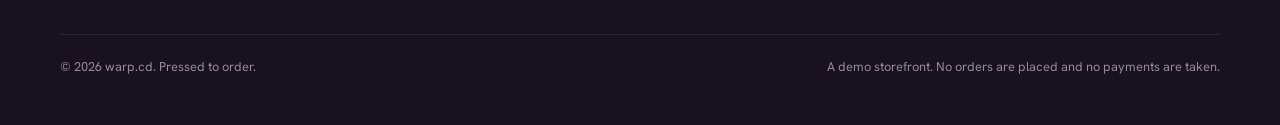
==== commit 322480bc: "Add files via upload" ====
--- a/index.html
+++ b/index.html
@@ -3,23 +3,18 @@
 <head>
 <meta charset="UTF-8">
 <meta name="viewport" content="width=device-width, initial-scale=1.0">
-<title>warp.cd — indie games, pressed to disc</title>
-<meta name="description" content="warp.cd presses indie games onto real PC discs with an installer, then sells and ships them. Developers keep 80% of net receipts.">
+<title>warp.cd · indie games pressed to disc</title>
+<meta name="description" content="warp.cd burns indie games onto 4.7GB DVDs on demand, prints the art on the disc and case, and ships them. Developers keep 80% of net receipts.">
 <link rel="preconnect" href="https://fonts.googleapis.com">
 <link rel="preconnect" href="https://fonts.gstatic.com" crossorigin>
-<link href="https://fonts.googleapis.com/css2?family=Michroma&family=Chakra+Petch:wght@300;400;500;600;700&family=Share+Tech+Mono&display=swap" rel="stylesheet">
+<link href="https://fonts.googleapis.com/css2?family=Bricolage+Grotesque:opsz,wght@12..96,400..800&family=Hanken+Grotesk:wght@400..700&family=Space+Mono:wght@400;700&display=swap" rel="stylesheet">
 <style>
-/* =========================================================================
-   warp.cd — tokens
-   Three-accent ramp (deep→mid→hot glow), warmed for coziness.
-   Iridescence is reserved exclusively for disc elements (the signature).
-   ========================================================================= */
+
 :root{
-  --z:'Michroma','Century Gothic','Futura',system-ui,sans-serif;      /* display */
-  --zb:'Chakra Petch',ui-sans-serif,system-ui,'Segoe UI',sans-serif;   /* body/ui */
-  --zm:'Share Tech Mono',ui-monospace,'SFMono-Regular',Menlo,monospace;/* data */
-
-  /* dark, warm-plum default */
+  --z:'Bricolage Grotesque','Helvetica Neue',Arial,sans-serif;
+  --zb:'Hanken Grotesk',ui-sans-serif,system-ui,'Segoe UI',sans-serif;
+  --zm:'Space Mono',ui-monospace,'SFMono-Regular',Menlo,monospace;
+
   --bg:#17121d;
   --bg-2:#1d1626;
   --panel:#221a2c;
@@ -31,10 +26,9 @@
   --ink-soft:#c9b6d3;
   --ink-mute:#9a879f;
 
-  /* accent ramp */
-  --acc1:122,61,132;    /* mulberry (deep base)  */
-  --acc2:193,79,143;    /* rosy magenta (mid)    */
-  --acc3:255,127,166;   /* warm pink (hot glow)  */
+  --acc1:122,61,132;
+  --acc2:193,79,143;
+  --acc3:255,127,166;
   --acc3-hi:#ffd0dd;
 
   --ok:80,220,120;
@@ -42,7 +36,7 @@
 
   --radius:16px;
   --radius-lg:22px;
-  --chamfer:12px;                 /* corner cut for machined panels */
+  --chamfer:12px;
   --clip-panel:polygon(var(--chamfer) 0,100% 0,100% calc(100% - var(--chamfer)),calc(100% - var(--chamfer)) 100%,0 100%,0 var(--chamfer));
 
   --ease-spring:cubic-bezier(.34,1.56,.64,1);
@@ -76,9 +70,6 @@
   --glow:0 0 34px rgba(var(--acc2),.20);
 }
 
-/* =========================================================================
-   base
-   ========================================================================= */
 *{box-sizing:border-box}
 html{scroll-behavior:smooth}
 @media (prefers-reduced-motion:reduce){html{scroll-behavior:auto}}
@@ -93,7 +84,7 @@
   overflow-x:hidden;
   position:relative;
 }
-/* cozy ambient glow pools + fine grain */
+
 body::before{
   content:"";position:fixed;inset:0;z-index:-2;pointer-events:none;
   background:
@@ -118,7 +109,8 @@
   color:rgb(var(--acc3));display:inline-flex;align-items:center;gap:.6em;
 }
 .eyebrow::before{content:"";width:26px;height:1px;background:linear-gradient(90deg,transparent,rgb(var(--acc3)))}
-h1,h2,h3{font-family:var(--z);font-weight:400;line-height:1.08;letter-spacing:-.01em;margin:0}
+h1,h2,h3{font-family:var(--z);font-weight:800;line-height:1.05;letter-spacing:-.02em;margin:0}
+.game__title,.step__t,.incl__t,.qa__q,.modal__price,.payout__num,.drawer__total .amt,.line-item__t{font-weight:700}
 .mono{font-family:var(--zm)}
 .mute{color:var(--ink-mute)}
 
@@ -127,9 +119,6 @@
 .section__title{font-size:clamp(1.7rem,3.4vw,2.6rem);margin:.5rem 0 .7rem}
 .section__desc{color:var(--ink-soft);font-size:1.05rem}
 
-/* =========================================================================
-   buttons
-   ========================================================================= */
 .btn{
   --b:var(--panel);
   display:inline-flex;align-items:center;gap:.55em;justify-content:center;
@@ -152,9 +141,6 @@
 .btn--sm{padding:.6em 1em;font-size:.85rem;border-radius:10px}
 .btn--block{width:100%}
 
-/* =========================================================================
-   nav
-   ========================================================================= */
 .nav{
   position:sticky;top:0;z-index:60;
   backdrop-filter:blur(14px) saturate(1.2);
@@ -162,9 +148,9 @@
   border-bottom:1px solid var(--line);
 }
 .nav__in{width:var(--wrap);margin-inline:auto;display:flex;align-items:center;gap:1.2rem;height:66px}
-.brand{display:flex;align-items:center;gap:.7rem;font-family:var(--z);font-size:1.12rem;letter-spacing:.02em}
+.brand{display:flex;align-items:center;gap:.7rem;font-family:var(--z);font-weight:700;font-size:1.14rem;letter-spacing:-.01em}
 .brand__dot{width:26px;height:26px;flex:0 0 auto}
-.brand b{font-weight:400}
+.brand b{font-weight:800}
 .brand .tld{color:rgb(var(--acc3))}
 .nav__links{display:flex;gap:.3rem;margin-left:1rem}
 .nav__link{
@@ -202,9 +188,6 @@
   .nav__burger{display:grid}
 }
 
-/* =========================================================================
-   hero
-   ========================================================================= */
 .hero{padding-top:clamp(22px,3.4vh,44px);padding-bottom:clamp(26px,4vh,52px)}
 .hero__in{width:var(--wrap);margin-inline:auto;display:grid;grid-template-columns:1.08fr .92fr;gap:clamp(20px,4vw,52px);align-items:center}
 .hero__title{font-size:clamp(2.3rem,5.4vw,4.1rem);margin:.9rem 0 1rem}
@@ -218,9 +201,6 @@
 .hero__sub strong{color:rgb(var(--acc3));font-weight:700}
 .hero__cta{display:flex;gap:.7rem;flex-wrap:wrap}
 
-/* the holographic disc — the signature. Spin lives on `.disc`, which carries
-   no positioning transform of its own, so `transform:rotate` animates cleanly
-   on every browser (mobile included). Centering is on the wrapper. */
 .disc-stage{position:relative;width:100%;max-width:300px;aspect-ratio:1/1;margin-inline:auto}
 .disc-stage>*{position:absolute}
 .disc-stage__glow{inset:2%;border-radius:50%;z-index:0;
@@ -265,9 +245,6 @@
   .disc-stage{order:1;max-width:238px}
 }
 
-/* =========================================================================
-   split / earnings calculator
-   ========================================================================= */
 .split{position:relative}
 .calc{
   display:grid;grid-template-columns:1.1fr .9fr;gap:clamp(20px,4vw,54px);align-items:center;
@@ -305,9 +282,6 @@
 .payout__legend{display:flex;justify-content:space-between;font-family:var(--zm);font-size:.72rem;color:var(--ink-mute);margin-top:.5rem}
 @media (max-width:760px){.calc{grid-template-columns:1fr}.payout{order:-1;padding-bottom:1rem;border-bottom:1px solid var(--line);margin-bottom:.4rem}}
 
-/* =========================================================================
-   how it works — a real 4-step sequence (numbering earns its place)
-   ========================================================================= */
 .steps{display:grid;grid-template-columns:repeat(4,1fr);gap:1rem;counter-reset:step}
 .step{
   padding:1.5rem 1.3rem;border-radius:var(--radius);background:var(--panel);
@@ -323,9 +297,6 @@
 @media (max-width:900px){.steps{grid-template-columns:1fr 1fr}.step__line{display:none}}
 @media (max-width:480px){.steps{grid-template-columns:1fr}}
 
-/* =========================================================================
-   the shelf (shop)
-   ========================================================================= */
 .shelf-head{display:flex;align-items:end;justify-content:space-between;gap:1rem;flex-wrap:wrap}
 .grid{display:grid;grid-template-columns:repeat(auto-fill,minmax(248px,1fr));gap:1.3rem;margin-top:clamp(28px,4vh,44px)}
 .game{
@@ -358,9 +329,6 @@
 .game__tag{font-family:var(--zm);font-size:.66rem;letter-spacing:.08em;color:rgb(var(--acc3));text-transform:uppercase;margin-top:.35rem}
 .game__foot{margin-top:auto;padding-top:.9rem;display:flex}
 
-/* =========================================================================
-   in every case (product inclusions)
-   ========================================================================= */
 .incl{display:grid;grid-template-columns:repeat(4,1fr);gap:1rem}
 .incl__item{display:flex;gap:.8rem;align-items:flex-start;padding:1.1rem;border-radius:var(--radius);
   background:var(--panel);border:1px solid var(--line)}
@@ -373,9 +341,6 @@
 @media (max-width:900px){.incl{grid-template-columns:1fr 1fr}}
 @media (max-width:480px){.incl{grid-template-columns:1fr}}
 
-/* =========================================================================
-   apply (developer form)
-   ========================================================================= */
 .apply__grid{display:grid;grid-template-columns:.85fr 1.15fr;gap:clamp(24px,4vw,56px);align-items:start}
 .apply__aside .eyebrow{margin-bottom:1rem}
 .apply__aside h2{font-size:clamp(1.7rem,3.4vw,2.6rem);margin-bottom:1rem}
@@ -404,7 +369,7 @@
 .agree input{margin-top:3px;accent-color:rgb(var(--acc3));width:16px;height:16px;flex:0 0 auto}
 .form__actions{margin-top:1.3rem}
 .form-note{font-size:.78rem;color:var(--ink-mute);margin-top:.9rem;text-align:center}
-/* success state */
+
 .success{display:none;text-align:center;padding:1rem}
 .success.show{display:block;animation:pop .4s var(--ease-spring)}
 @keyframes pop{from{opacity:0;transform:scale(.96)}to{opacity:1;transform:none}}
@@ -419,9 +384,6 @@
   padding:.5em 1em;border:1px dashed rgba(var(--acc3),.5);border-radius:10px;margin-bottom:1.3rem;font-size:1.05rem}
 @media (max-width:820px){.apply__grid{grid-template-columns:1fr}.field--row{grid-template-columns:1fr}}
 
-/* =========================================================================
-   faq
-   ========================================================================= */
 .faq{max-width:820px}
 .qa{border-bottom:1px solid var(--line)}
 .qa__q{width:100%;text-align:left;display:flex;justify-content:space-between;align-items:center;gap:1rem;
@@ -435,9 +397,6 @@
 .qa__a{max-height:0;overflow:hidden;transition:max-height .3s var(--ease-glide)}
 .qa__a p{color:var(--ink-soft);padding:0 0 1.2rem;margin:0;max-width:66ch}
 
-/* =========================================================================
-   footer
-   ========================================================================= */
 .footer{border-top:1px solid var(--line);padding:clamp(40px,6vh,64px) 0 3rem;margin-top:2rem}
 .footer__in{width:var(--wrap);margin-inline:auto;display:flex;justify-content:space-between;gap:2rem;flex-wrap:wrap}
 .footer__brand{max-width:320px}
@@ -449,9 +408,6 @@
 .footer__legal{width:var(--wrap);margin:2.4rem auto 0;padding-top:1.4rem;border-top:1px solid var(--line);
   display:flex;justify-content:space-between;gap:1rem;flex-wrap:wrap;color:var(--ink-mute);font-size:.8rem}
 
-/* =========================================================================
-   shelf drawer + modal + toasts (overlays)
-   ========================================================================= */
 .scrim{position:fixed;inset:0;background:rgba(8,4,12,.6);backdrop-filter:blur(3px);z-index:80;
   opacity:0;pointer-events:none;transition:opacity .25s}
 .scrim.show{opacity:1;pointer-events:auto}
@@ -519,7 +475,6 @@
 .toast .dot{width:20px;height:20px;border-radius:50%;flex:0 0 auto;
   background:conic-gradient(from 0deg,#b06ab3,#5ad2c4,#f6d365,#ff7fa6,#7b8cff,#b06ab3)}
 
-/* reveal on scroll */
 .reveal{opacity:0;transform:translateY(22px);transition:opacity .6s var(--ease-glide),transform .6s var(--ease-glide)}
 .reveal.in{opacity:1;transform:none}
 
@@ -530,10 +485,6 @@
   *{scroll-behavior:auto!important}
 }
 
-/* =========================================================================
-   skeuomorphic depth — raised controls, pressed-in fields, glossy cases.
-   Layered last so these shadows win; kept subtle ("a little more").
-   ========================================================================= */
 :root{
   --bevel-raised:inset 0 1px 0 rgba(255,255,255,.16),0 1px 0 rgba(0,0,0,.45),0 8px 18px -10px rgba(0,0,0,.7);
   --bevel-press:inset 0 2px 6px rgba(0,0,0,.5),inset 0 -1px 0 rgba(255,255,255,.05);
@@ -563,18 +514,17 @@
 .step:hover{box-shadow:var(--card-raise)}
 .qty button{box-shadow:var(--bevel-raised)}
 .qty button:active{box-shadow:var(--bevel-press);transform:translateY(1px)}
-/* shrink-wrap sheen sweeping across each game case */
+
 .case::after{content:"";position:absolute;inset:0;z-index:2;pointer-events:none;
   background:linear-gradient(118deg,transparent 32%,rgba(255,255,255,.24) 46%,rgba(255,255,255,.04) 52%,transparent 60%)}
-/* the store leads the page — sit close beneath the hero */
+
 .section--store{padding-top:clamp(16px,2.4vh,32px)}
-/* promote spinning discs to their own layer so mobile GPUs keep them smooth */
+
 .disc,.modal__art .m-cd,.success__disc{will-change:transform;backface-visibility:hidden;transform-origin:50% 50%}
 </style>
 </head>
 <body>
 
-<!-- ================= NAV ================= -->
 <header class="nav">
   <div class="nav__in">
     <a href="#top" class="brand" aria-label="warp.cd home">
@@ -620,13 +570,12 @@
 <a id="top"></a>
 <main>
 
-<!-- ================= HERO ================= -->
 <section class="hero" id="home">
   <div class="hero__in">
     <div class="hero__copy">
-      <span class="eyebrow">Indie games, pressed to disc</span>
+      <span class="eyebrow">Physical media is non-negotiable</span>
       <h1 class="hero__title">Hold your favorite <span class="shimmer">games</span> again.</h1>
-      <p class="hero__sub">Real PC discs with an offline installer. We press, package &amp; ship — and developers keep <strong>80%</strong>.</p>
+      <p class="hero__sub">When someone orders, we burn your game to a 4.7GB DVD, print the artwork on the disc and the case, and ship it out. Developers keep <strong>80%</strong>.</p>
       <div class="hero__cta">
         <a class="btn btn--primary" href="#shelf">Browse the shelf</a>
         <a class="btn btn--ghost" href="#apply">Submit your game</a>
@@ -643,27 +592,25 @@
   </div>
 </section>
 
-<!-- ================= THE SHELF (the store — this is the home page) ================= -->
 <section class="section section--store" id="shelf">
   <div class="wrap">
     <div class="shelf-head reveal">
       <div class="section__head" style="margin-bottom:0">
         <span class="eyebrow">The shelf</span>
-        <h2 class="section__title">Pressed &amp; ready to ship.</h2>
-        <p class="section__desc">Every edition arrives as a real disc in a printed sleeve, with an offline installer inside.</p>
-      </div>
-    </div>
-    <div class="grid" id="shelfGrid"><!-- games injected --></div>
+        <h2 class="section__title">Pick one, we'll burn it to disc.</h2>
+        <p class="section__desc">Every edition is a 4.7GB DVD in a printed case, burned to order with the game and its installer.</p>
+      </div>
+    </div>
+    <div class="grid" id="shelfGrid"></div>
   </div>
 </section>
 
-<!-- ================= THE SPLIT / CALCULATOR ================= -->
 <section class="section split" id="split">
   <div class="wrap">
     <div class="section__head reveal">
       <span class="eyebrow">The split</span>
       <h2 class="section__title">Price a copy, see your cut.</h2>
-      <p class="section__desc">Developers keep 80% of net receipts on every disc sold. Our 20% covers pressing, cases, and fulfillment — no upfront cost to you.</p>
+      <p class="section__desc">Developers keep 80% of net receipts on every disc sold. Our 20% covers burning and printing each order. There is no upfront cost.</p>
     </div>
 
     <div class="calc reveal">
@@ -671,16 +618,16 @@
         <div class="calc__label">Retail price per copy</div>
         <div class="calc__price-row">
           <span class="calc__prefix">$</span>
-          <input class="calc__input mono" id="priceInput" type="number" min="1" max="200" step="1" value="20" inputmode="decimal" aria-label="Retail price in dollars">
+          <input class="calc__input mono" id="priceInput" type="number" min="15" max="30" step="1" value="20" inputmode="decimal" aria-label="Retail price in dollars">
         </div>
-        <input class="calc__range" id="priceRange" type="range" min="1" max="80" step="1" value="20" aria-label="Retail price slider">
-        <p class="calc__hint">Drag the slider or type a price. Most cozy indie titles land between $12 and $28.</p>
+        <input class="calc__range" id="priceRange" type="range" min="15" max="30" step="1" value="20" aria-label="Retail price slider">
+        <p class="calc__hint">Drag the slider or type any price from $15 to $30.</p>
       </div>
 
       <div class="payout">
         <div class="payout__cap">You keep</div>
         <div class="payout__num mono" id="devCut">$16.00</div>
-        <div class="payout__sub">per copy — from a <span class="mono" id="priceEcho">$20.00</span> disc</div>
+        <div class="payout__sub">per copy on a <span class="mono" id="priceEcho">$20.00</span> disc</div>
         <div class="payout__bar" aria-hidden="true">
           <i class="dev" style="width:80%"></i><i class="us" style="width:20%"></i>
         </div>
@@ -690,76 +637,73 @@
   </div>
 </section>
 
-<!-- ================= HOW IT WORKS ================= -->
 <section class="section" id="how">
   <div class="wrap">
     <div class="section__head reveal">
       <span class="eyebrow">How it works</span>
-      <h2 class="section__title">From build to bookshelf, four steps.</h2>
-      <p class="section__desc">You keep making games. We turn one into a physical edition people can own.</p>
+      <h2 class="section__title">How an order works.</h2>
+      <p class="section__desc">No upfront cost and no exclusivity. We only make a disc when someone buys one.</p>
     </div>
     <div class="steps reveal">
       <div class="step">
         <div class="step__n">01</div>
         <div class="step__ic"><svg viewBox="0 0 24 24" fill="none" stroke="currentColor" stroke-width="1.6" stroke-linecap="round" stroke-linejoin="round"><path d="M4 4h11l5 5v11H4z"/><path d="M15 4v5h5M8 13h8M8 17h5"/></svg></div>
-        <div class="step__t">Apply</div>
-        <div class="step__d">Send your game, a build or store link, and the price you want. Takes five minutes.</div>
+        <div class="step__t">You apply</div>
+        <div class="step__d">Send the game, a build or store link, and a price between $15 and $30. Takes about five minutes.</div>
         <div class="step__line"></div>
       </div>
       <div class="step">
         <div class="step__n">02</div>
         <div class="step__ic"><svg viewBox="0 0 24 24" fill="none" stroke="currentColor" stroke-width="1.6" stroke-linecap="round" stroke-linejoin="round"><circle cx="12" cy="12" r="8"/><circle cx="12" cy="12" r="2.4"/><path d="M12 4v3M12 17v3M4 12h3M17 12h3"/></svg></div>
-        <div class="step__t">We press &amp; package</div>
-        <div class="step__d">We master a disc with an offline installer, then print the sleeve and art card.</div>
+        <div class="step__t">We set it up</div>
+        <div class="step__d">We prep the disc artwork and an offline installer, then list your edition on the shelf.</div>
         <div class="step__line"></div>
       </div>
       <div class="step">
         <div class="step__n">03</div>
         <div class="step__ic"><svg viewBox="0 0 24 24" fill="none" stroke="currentColor" stroke-width="1.6" stroke-linecap="round" stroke-linejoin="round"><path d="M3 7l9-4 9 4-9 4-9-4z"/><path d="M3 7v10l9 4 9-4V7M12 11v10"/></svg></div>
-        <div class="step__t">We list &amp; ship</div>
-        <div class="step__d">Your edition goes on the shelf. Orders are printed on demand and shipped worldwide.</div>
+        <div class="step__t">Someone orders</div>
+        <div class="step__d">We format a 4.7GB DVD, burn the game to it, and print the design on the disc and the case sleeve.</div>
         <div class="step__line"></div>
       </div>
       <div class="step">
         <div class="step__n">04</div>
         <div class="step__ic"><svg viewBox="0 0 24 24" fill="none" stroke="currentColor" stroke-width="1.6" stroke-linecap="round" stroke-linejoin="round"><path d="M12 3v14M6 11l6 6 6-6"/><path d="M5 21h14"/></svg></div>
-        <div class="step__t">You get paid</div>
-        <div class="step__d">80% of net receipts, paid out every month. Clear statements, no surprises.</div>
+        <div class="step__t">It ships</div>
+        <div class="step__d">The disc goes out and the buyer covers shipping, usually about $7. You keep 80%, paid monthly.</div>
         <div class="step__line"></div>
       </div>
     </div>
   </div>
 </section>
 
-<!-- ================= IN EVERY CASE ================= -->
 <section class="section" id="incl">
   <div class="wrap">
     <div class="section__head reveal">
       <span class="eyebrow">In every case</span>
-      <h2 class="section__title">More than a download.</h2>
+      <h2 class="section__title">Every order includes.</h2>
     </div>
     <div class="incl reveal">
-      <div class="incl__item"><span class="incl__disc"></span><div><div class="incl__t">The pressed disc</div><div class="incl__d">A real PC disc, mastered and labelled with the game's art.</div></div></div>
-      <div class="incl__item"><span class="incl__disc"></span><div><div class="incl__t">Printed sleeve</div><div class="incl__d">A sturdy, full-colour sleeve designed with the developer.</div></div></div>
-      <div class="incl__item"><span class="incl__disc"></span><div><div class="incl__t">Offline installer</div><div class="incl__d">Install and play without a launcher or an internet connection.</div></div></div>
-      <div class="incl__item"><span class="incl__disc"></span><div><div class="incl__t">Art card &amp; sticker</div><div class="incl__d">A little extra for the shelf — because owning things is nice.</div></div></div>
+      <div class="incl__item"><span class="incl__disc"></span><div><div class="incl__t">A 4.7GB DVD</div><div class="incl__d">Formatted and burned with your game the moment it's ordered.</div></div></div>
+      <div class="incl__item"><span class="incl__disc"></span><div><div class="incl__t">An offline installer</div><div class="incl__d">It lives on the disc. Install and play with no launcher and no internet.</div></div></div>
+      <div class="incl__item"><span class="incl__disc"></span><div><div class="incl__t">Disc-face artwork</div><div class="incl__d">Your game's design printed straight onto the disc surface.</div></div></div>
+      <div class="incl__item"><span class="incl__disc"></span><div><div class="incl__t">A printed case</div><div class="incl__d">The same design printed onto the DVD case sleeve.</div></div></div>
     </div>
   </div>
 </section>
 
-<!-- ================= APPLY ================= -->
 <section class="section" id="apply">
   <div class="wrap">
     <div class="apply__grid">
       <aside class="apply__aside reveal">
         <span class="eyebrow">For developers</span>
-        <h2>Put your game on a shelf.</h2>
-        <p>No upfront cost, no exclusivity. Keep selling digitally wherever you like — a warp.cd edition just gives players something to hold.</p>
+        <h2>Put your game on a disc.</h2>
+        <p>No upfront cost and no exclusivity. Keep selling digitally wherever you like. A warp.cd edition just gives players something they can hold.</p>
         <ul class="aside-list">
           <li><svg viewBox="0 0 24 24" fill="none" stroke="currentColor" stroke-width="2" stroke-linecap="round" stroke-linejoin="round"><path d="M20 6L9 17l-5-5"/></svg>You keep 80% of net receipts.</li>
-          <li><svg viewBox="0 0 24 24" fill="none" stroke="currentColor" stroke-width="2" stroke-linecap="round" stroke-linejoin="round"><path d="M20 6L9 17l-5-5"/></svg>Printed on demand — nothing to warehouse.</li>
-          <li><svg viewBox="0 0 24 24" fill="none" stroke="currentColor" stroke-width="2" stroke-linecap="round" stroke-linejoin="round"><path d="M20 6L9 17l-5-5"/></svg>You approve the sleeve and disc art.</li>
-          <li><svg viewBox="0 0 24 24" fill="none" stroke="currentColor" stroke-width="2" stroke-linecap="round" stroke-linejoin="round"><path d="M20 6L9 17l-5-5"/></svg>Leave any time — the rights stay yours.</li>
+          <li><svg viewBox="0 0 24 24" fill="none" stroke="currentColor" stroke-width="2" stroke-linecap="round" stroke-linejoin="round"><path d="M20 6L9 17l-5-5"/></svg>Burned on demand, so there's nothing to warehouse.</li>
+          <li><svg viewBox="0 0 24 24" fill="none" stroke="currentColor" stroke-width="2" stroke-linecap="round" stroke-linejoin="round"><path d="M20 6L9 17l-5-5"/></svg>You approve the disc and case art.</li>
+          <li><svg viewBox="0 0 24 24" fill="none" stroke="currentColor" stroke-width="2" stroke-linecap="round" stroke-linejoin="round"><path d="M20 6L9 17l-5-5"/></svg>Leave any time. The rights stay yours.</li>
         </ul>
       </aside>
 
@@ -793,7 +737,7 @@
             </div>
             <div>
               <label for="fPrice">Retail price (USD)</label>
-              <input class="control mono" id="fPrice" name="price" type="number" min="1" max="200" step="1" value="20" required>
+              <input class="control mono" id="fPrice" name="price" type="number" min="15" max="30" step="1" value="20" required>
               <div class="earn-echo" id="formEarn">You'd earn $16.00 per copy</div>
             </div>
           </div>
@@ -821,7 +765,7 @@
         <div class="success" id="applySuccess" role="status">
           <div class="success__disc"></div>
           <h3>Application received.</h3>
-          <p id="successMsg">Thanks — we'll press play on this soon and email you within a few days.</p>
+          <p id="successMsg">Thanks. We read every submission and will email you within a few days.</p>
           <div class="ref" id="applyRef">WCD-0000</div><br>
           <button class="btn btn--ghost btn--sm" id="applyAnother">Submit another game</button>
         </div>
@@ -830,37 +774,36 @@
   </div>
 </section>
 
-<!-- ================= FAQ ================= -->
 <section class="section" id="faq">
   <div class="wrap">
     <div class="section__head reveal">
       <span class="eyebrow">Questions</span>
-      <h2 class="section__title">Good to know.</h2>
+      <h2 class="section__title">Common questions.</h2>
     </div>
     <div class="faq reveal" id="faqList">
       <div class="qa">
         <button class="qa__q" aria-expanded="false">What exactly is the 80% share?<span class="plus"></span></button>
-        <div class="qa__a"><p>You receive 80% of net receipts on every copy sold — that's the sale price after payment-processing fees. A $20 disc pays you $16. Our 20% covers disc pressing, printed packaging, storage, and shipping logistics.</p></div>
+        <div class="qa__a"><p>You receive 80% of net receipts on every copy sold. That is the sale price after payment-processing fees. A $20 disc pays you $16. Our 20% covers burning and printing each disc and running the shop.</p></div>
       </div>
       <div class="qa">
         <button class="qa__q" aria-expanded="false">Who handles shipping and returns?<span class="plus"></span></button>
-        <div class="qa__a"><p>We do. Orders are printed on demand and shipped worldwide, and we handle customer support and any returns. You never touch a padded envelope.</p></div>
+        <div class="qa__a"><p>We print and ship every order. Buyers pay shipping at checkout, usually around $7 depending on where it is going. We handle support and any returns, so you never touch a padded envelope.</p></div>
       </div>
       <div class="qa">
         <button class="qa__q" aria-expanded="false">What format is the disc?<span class="plus"></span></button>
-        <div class="qa__a"><p>A standard PC disc carrying an offline installer for your build. Players can install and play without a launcher or an internet connection. We support Windows, macOS, and Linux builds.</p></div>
+        <div class="qa__a"><p>A 4.7GB DVD. When you order, we format a fresh disc, burn the game with its offline installer, and print the artwork onto the disc and the case sleeve.</p></div>
       </div>
       <div class="qa">
         <button class="qa__q" aria-expanded="false">Do I keep my rights and my digital sales?<span class="plus"></span></button>
-        <div class="qa__a"><p>Always. There's no exclusivity. Keep selling on Steam, itch, or anywhere else — a warp.cd edition is simply an extra, physical way for people to own your game. You can pull the edition whenever you like.</p></div>
+        <div class="qa__a"><p>Always. There is no exclusivity. Keep selling on Steam, itch, or anywhere else. A warp.cd edition is simply another way for people to own your game, and you can pull the edition whenever you like.</p></div>
       </div>
       <div class="qa">
         <button class="qa__q" aria-expanded="false">Is there any upfront cost?<span class="plus"></span></button>
-        <div class="qa__a"><p>None. Because we print on demand, there's nothing to pre-order or warehouse. We only make a disc when someone buys one, so there's no risk of unsold stock.</p></div>
+        <div class="qa__a"><p>None. Because we burn on demand, there is nothing to pre-order or warehouse. We only make a disc when someone buys one, so there is no risk of unsold stock.</p></div>
       </div>
       <div class="qa">
         <button class="qa__q" aria-expanded="false">How do I get paid?<span class="plus"></span></button>
-        <div class="qa__a"><p>Payouts go out monthly with a clear statement of copies sold and receipts. Set a threshold that suits you, and we'll send your share by your preferred method.</p></div>
+        <div class="qa__a"><p>Payouts go out monthly with a clear statement of copies sold and receipts. Set a threshold that suits you, and we send your share by your preferred method.</p></div>
       </div>
     </div>
   </div>
@@ -868,7 +811,6 @@
 
 </main>
 
-<!-- ================= FOOTER ================= -->
 <footer class="footer">
   <div class="footer__in">
     <div class="footer__brand">
@@ -876,7 +818,7 @@
         <svg class="brand__dot" viewBox="0 0 40 40" aria-hidden="true"><circle cx="20" cy="20" r="19" fill="url(#bd)"/><circle cx="20" cy="20" r="6.5" fill="var(--bg)"/></svg>
         <span><b>warp</b><span class="tld">.cd</span></span>
       </a>
-      <p>A small press for indie games. We turn downloads into discs you can hold, and give developers the lion's share.</p>
+      <p>Physical media is a non-negotiable part of gaming culture. We burn indie games to DVD on demand, print the art on the disc and the case, and hand developers 80%.</p>
     </div>
     <div class="footer__cols">
       <div class="footer__col">
@@ -900,12 +842,11 @@
     </div>
   </div>
   <div class="footer__legal">
-    <span>© <span id="year">2026</span> warp.cd — pressed with care.</span>
+    <span>© <span id="year">2026</span> warp.cd. Pressed to order.</span>
     <span>A demo storefront. No orders are placed and no payments are taken.</span>
   </div>
 </footer>
 
-<!-- ================= OVERLAYS ================= -->
 <div class="scrim" id="scrim"></div>
 
 <aside class="drawer" id="drawer" aria-label="Your shelf" aria-hidden="true">
@@ -916,7 +857,7 @@
   <div class="drawer__body" id="drawerBody"></div>
   <div class="drawer__foot" id="drawerFoot" style="display:none">
     <div class="drawer__total"><span class="lbl">Subtotal</span><span class="amt mono" id="drawerTotal">$0.00</span></div>
-    <p class="drawer__note">Shipping calculated at checkout. Developers earn 80% of every copy here.</p>
+    <p class="drawer__note">You pay shipping at checkout, usually about $7. Developers earn 80% of every copy.</p>
     <button class="btn btn--primary btn--block" id="checkoutBtn">Checkout</button>
   </div>
 </aside>
@@ -931,10 +872,10 @@
       <div class="modal__studio" id="modalStudio"></div>
       <p class="modal__desc" id="modalDesc"></p>
       <ul class="modal__incl">
-        <li><b></b>Pressed PC disc with offline installer</li>
-        <li><b></b>Printed full-colour sleeve</li>
-        <li><b></b>Art card &amp; vinyl sticker</li>
-        <li><b></b>Ships worldwide, printed on demand</li>
+        <li><b></b>A 4.7GB DVD, burned with the game on order</li>
+        <li><b></b>Offline installer on the disc, no launcher needed</li>
+        <li><b></b>Artwork printed on the disc and the case sleeve</li>
+        <li><b></b>Ships worldwide. You pay shipping, usually about $7</li>
       </ul>
       <div class="modal__buy">
         <span class="modal__price mono" id="modalPrice"></span>
@@ -954,38 +895,35 @@
   var reduce = window.matchMedia && window.matchMedia('(prefers-reduced-motion: reduce)').matches;
   var money = function(n){return '$' + (Math.round(n*100)/100).toFixed(2);};
 
-  /* ---------- catalogue ---------- */
   var GAMES = [
-    {id:'lantern', title:'Lantern & Loam', studio:'Mossgarden', tag:'Cozy farm-sim', price:18, c1:'#2f6b4f', c2:'#8fd694',
-     desc:'Tend a sunken garden by lantern-light, coax strange and gentle plants from the loam, and trade with the quiet folk who visit after dark.'},
-    {id:'tidepool', title:'Tidepool Post', studio:'Saltwind Games', tag:'Delivery boat sim', price:15, c1:'#22617f', c2:'#7fd0e6',
-     desc:'Row the morning mail between misty island villages. No rush, no combat — just tides, letters, and the people waiting for them.'},
-    {id:'teahouse', title:'Neon Teahouse', studio:'Yumi Interactive', tag:'Cozy management', price:22, c1:'#7a2f8a', c2:'#ff8fce',
-     desc:'Pour tea, keep secrets, and run the warmest little shop in the rain district. Every regular has a story that unfolds over the seasons.'},
-    {id:'ascent', title:'The Long Ascent', studio:'Cairn Collective', tag:'Meditative climbing', price:24, c1:'#4a4360', c2:'#b9b0d6',
-     desc:'One mountain, taken a single breath at a time. There are no timers, ever — only the route, the weather, and your own patience.'},
-    {id:'comets', title:'Paper Comets', studio:'Foldwork', tag:'Papercraft puzzle', price:12, c1:'#b5532a', c2:'#ffc38f',
-     desc:'Fold the night sky into little burning arcs. A gentle puzzle game about origami, orbits, and letting go at just the right moment.'},
-    {id:'grove', title:'Grove of Small Machines', studio:'Tinker & Fern', tag:'Cozy automation', price:20, c1:'#3f7d6a', c2:'#d9e08a',
-     desc:'Plant gears, harvest logic, and let the grove tend itself. A soft take on automation where the factory is a garden that hums.'},
-    {id:'carto', title:'Midnight Cartography', studio:'Vellum', tag:'Map-drawing adventure', price:16, c1:'#2b3a6b', c2:'#8fa6e6',
-     desc:'Chart a coastline that quietly rewrites itself each night. Draw the map, name the coves, and decide which secrets to keep.'},
-    {id:'ember', title:'Ember Hollow', studio:'Hearthlight', tag:'Cozy roguelite', price:26, c1:'#8a2f3a', c2:'#ff9a6e',
-     desc:'Delve a little, warm your hands, and carry a small light back up. A forgiving roguelite about coming home more than going down.'}
+    {id:'lantern', title:'Lantern & Loam', studio:'Mossgarden', tag:'Farm sim', price:18, c1:'#2f6b4f', c2:'#8fd694',
+     desc:'Tend a sunken garden by lantern-light. Grow odd plants, keep a few animals, and trade with the folk who visit after dark.'},
+    {id:'tidepool', title:'Tidepool Post', studio:'Saltwind Games', tag:'Delivery sim', price:15, c1:'#22617f', c2:'#7fd0e6',
+     desc:'Row the morning mail between island villages. No rush and no combat, just tides, letters, and the people waiting for them.'},
+    {id:'teahouse', title:'Neon Teahouse', studio:'Yumi Interactive', tag:'Shop sim', price:22, c1:'#7a2f8a', c2:'#ff8fce',
+     desc:'Run a small tea shop in the rain district. Pour drinks, remember regulars, and follow the stories that unfold over the seasons.'},
+    {id:'ascent', title:'The Long Ascent', studio:'Cairn Collective', tag:'Climbing', price:24, c1:'#4a4360', c2:'#b9b0d6',
+     desc:'One mountain, climbed a hold at a time. There are no timers. Just the route, the weather, and how far you can plan ahead.'},
+    {id:'comets', title:'Paper Comets', studio:'Foldwork', tag:'Puzzle', price:15, c1:'#b5532a', c2:'#ffc38f',
+     desc:'A folding puzzle game about origami and orbits. Bend each sheet into an arc and release it at the right moment.'},
+    {id:'grove', title:'Grove of Small Machines', studio:'Tinker & Fern', tag:'Automation', price:20, c1:'#3f7d6a', c2:'#d9e08a',
+     desc:'Build a garden that runs itself. Plant gears, wire up simple logic, and watch the grove tend its own harvest.'},
+    {id:'carto', title:'Midnight Cartography', studio:'Vellum', tag:'Adventure', price:16, c1:'#2b3a6b', c2:'#8fa6e6',
+     desc:'Chart a coastline that redraws itself each night. Map the shore, name the coves, and decide which places to keep secret.'},
+    {id:'ember', title:'Ember Hollow', studio:'Hearthlight', tag:'Roguelite', price:26, c1:'#8a2f3a', c2:'#ff9a6e',
+     desc:'A short, forgiving roguelite. Delve a little, warm your hands at the fire, and carry a small light back up each run.'}
   ];
   var byId = {}; GAMES.forEach(function(g){byId[g.id]=g;});
 
-  /* ---------- shelf (cart) state ---------- */
-  var shelf = {}; /* id -> qty */
-
-  /* ---------- render shop ---------- */
+  var shelf = {};
+
   var grid = $('#shelfGrid');
   GAMES.forEach(function(g){
     var card = document.createElement('article');
     card.className = 'game';
     card.setAttribute('tabindex','0');
     card.setAttribute('role','button');
-    card.setAttribute('aria-label', g.title + ' — ' + money(g.price) + '. View details.');
+    card.setAttribute('aria-label', g.title + ', ' + money(g.price) + '. View details.');
     card.style.setProperty('--c1', g.c1);
     card.style.setProperty('--c2', g.c2);
     card.innerHTML =
@@ -1012,10 +950,9 @@
 
   function esc(s){var d=document.createElement('div');d.textContent=s;return d.innerHTML;}
 
-  /* ---------- calculator ---------- */
   var priceInput=$('#priceInput'), priceRange=$('#priceRange'),
       devCut=$('#devCut'), priceEcho=$('#priceEcho'), warpCut=$('#warpCut');
-  function clampPrice(v){ v=parseFloat(v); if(isNaN(v)) v=20; return Math.max(1,Math.min(200,v)); }
+  function clampPrice(v){ v=parseFloat(v); if(isNaN(v)) v=20; return Math.max(15,Math.min(30,v)); }
   function renderCalc(v){
     var dev=v*0.8, us=v-dev;
     devCut.textContent=money(dev);
@@ -1025,7 +962,7 @@
   function setPrice(v,fromRange){
     v=clampPrice(v);
     priceInput.value = (v%1===0)? v : v.toFixed(2);
-    if(v<=80) priceRange.value=Math.round(v);
+    priceRange.value=Math.round(v);
     renderCalc(v);
   }
   priceInput.addEventListener('input', function(){ renderCalc(clampPrice(priceInput.value)); });
@@ -1033,7 +970,6 @@
   priceRange.addEventListener('input', function(){ setPrice(priceRange.value, true); });
   setPrice(20);
 
-  /* ---------- form ---------- */
   var form=$('#applyForm'), fPrice=$('#fPrice'), formEarn=$('#formEarn');
   function echoEarn(){ var v=clampPrice(fPrice.value); formEarn.textContent='You\u2019d earn '+money(v*0.8)+' per copy'; }
   fPrice.addEventListener('input', echoEarn); echoEarn();
@@ -1056,11 +992,11 @@
 
     var ref='WCD-'+Math.random().toString(16).slice(2,6).toUpperCase();
     $('#applyRef').textContent=ref;
-    $('#successMsg').textContent='Thanks — “'+$('#fGame').value.trim()+'” is in the queue. We\u2019ll email '+email.value.trim()+' within a few days.';
+    $('#successMsg').textContent='Thanks. “'+$('#fGame').value.trim()+'” is in the queue, and we\u2019ll email '+email.value.trim()+' within a few days.';
     form.style.display='none';
     $('#applySuccess').classList.add('show');
     $('#applySuccess').scrollIntoView({behavior: reduce?'auto':'smooth', block:'center'});
-    toast('Application received — '+ref);
+    toast('Application received. '+ref);
   });
   $('#applyAnother').addEventListener('click', function(){
     $('#applySuccess').classList.remove('show');
@@ -1069,7 +1005,6 @@
     $('#fGame').focus();
   });
 
-  /* ---------- shelf drawer ---------- */
   var drawer=$('#drawer'), scrim=$('#scrim'), body=$('#drawerBody'), foot=$('#drawerFoot'),
       totalEl=$('#drawerTotal'), countEl=$('#shelfCount'), shelfBtn=$('#shelfBtn');
 
@@ -1123,12 +1058,11 @@
   $('#drawerClose').addEventListener('click', closeDrawer);
   $('#checkoutBtn').addEventListener('click', function(){
     var n=shelfQty();
-    toast('This is a demo — no payment taken. Thanks for supporting indie devs!');
+    toast('This is a demo, so no payment is taken. Thanks for supporting indie devs.');
     shelf={}; renderShelf();
     setTimeout(closeDrawer, 400);
   });
 
-  /* ---------- modal ---------- */
   var modal=$('#modal'), overlayOpen=null, lastFocus=null, currentModalId=null;
   function openModal(id){
     var g=byId[id]; if(!g) return; currentModalId=id; lastFocus=document.activeElement;
@@ -1150,7 +1084,6 @@
   scrim.addEventListener('click', function(){ closeDrawer(); closeModal(); });
   document.addEventListener('keydown', function(e){ if(e.key==='Escape'){ closeDrawer(); closeModal(); if(navLinks.classList.contains('open')) toggleMenu(false); } });
 
-  /* ---------- toasts ---------- */
   var toastWrap=$('#toasts');
   function toast(msg){
     var t=document.createElement('div'); t.className='toast';
@@ -1160,7 +1093,6 @@
     setTimeout(function(){ t.classList.remove('show'); setTimeout(function(){ t.remove(); }, 300); }, 2600);
   }
 
-  /* ---------- theme ---------- */
   var themeBtn=$('#themeBtn'), themeIcon=$('#themeIcon'), root=document.documentElement;
   var moon='<path d="M21 12.8A9 9 0 1 1 11.2 3a7 7 0 0 0 9.8 9.8z"/>';
   var sun='<circle cx="12" cy="12" r="4.2"/><path d="M12 2v2.5M12 19.5V22M4.2 4.2l1.8 1.8M18 18l1.8 1.8M2 12h2.5M19.5 12H22M4.2 19.8L6 18M18 6l1.8-1.8"/>';
@@ -1171,13 +1103,11 @@
     themeBtn.setAttribute('aria-label', light?'Switch to light theme':'Switch to dark theme');
   });
 
-  /* ---------- mobile menu ---------- */
   var navLinks=$('#navLinks'), burger=$('#burger');
   function toggleMenu(open){ navLinks.classList.toggle('open', open); burger.setAttribute('aria-expanded', open?'true':'false'); }
   burger.addEventListener('click', function(){ toggleMenu(!navLinks.classList.contains('open')); });
   $$('#navLinks a').forEach(function(a){ a.addEventListener('click', function(){ toggleMenu(false); }); });
 
-  /* ---------- smooth anchor + reveal ---------- */
   $$('a[href^="#"]').forEach(function(a){
     a.addEventListener('click', function(e){
       var id=a.getAttribute('href'); if(id.length<2) return;
@@ -1197,7 +1127,6 @@
     reveals.forEach(function(r){ io.observe(r); });
   }
 
-  /* ---------- faq ---------- */
   $('#faqList').addEventListener('click', function(e){
     var q=e.target.closest('.qa__q'); if(!q) return;
     var qa=q.parentElement, a=qa.querySelector('.qa__a'), open=qa.classList.toggle('open');
@@ -1208,7 +1137,6 @@
     $$('.qa.open .qa__a').forEach(function(a){ a.style.maxHeight=a.scrollHeight+'px'; });
   });
 
-  /* ---------- misc ---------- */
   $('#year').textContent = new Date().getFullYear();
   renderShelf();
 })();
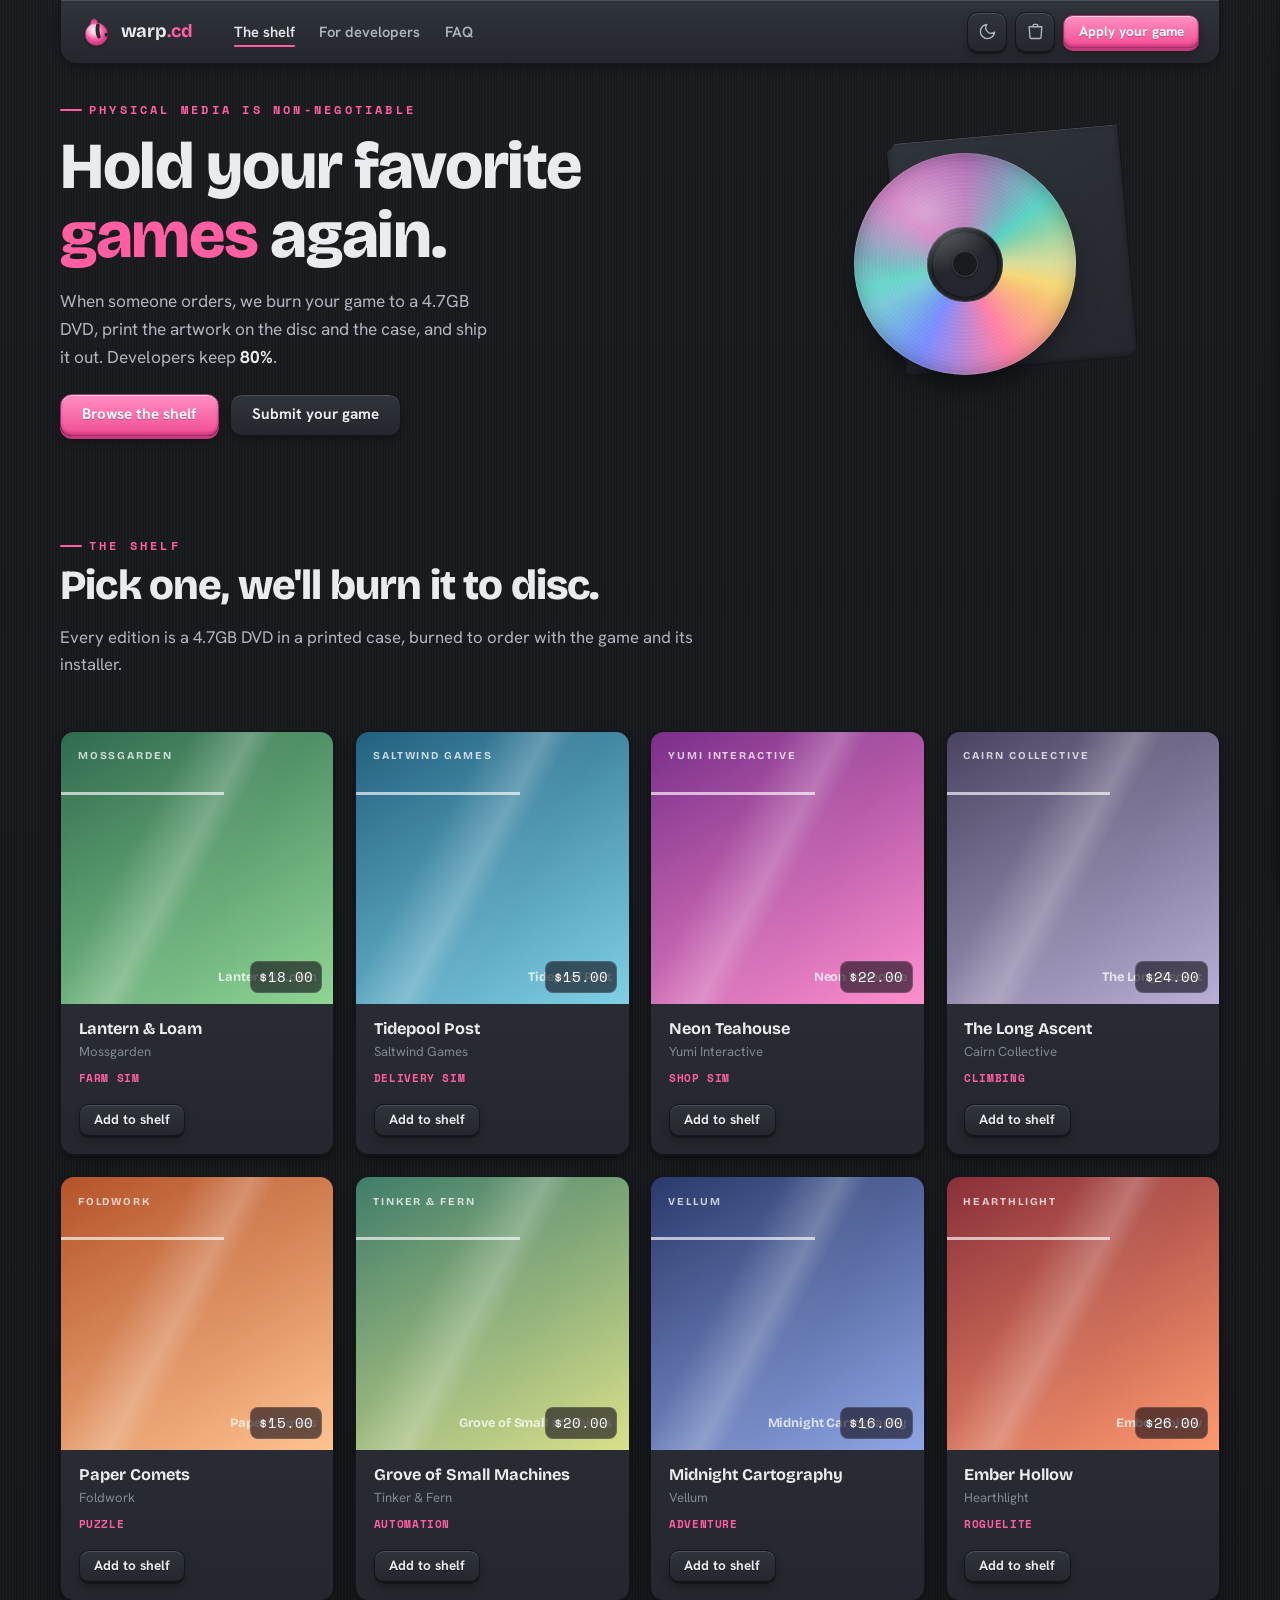
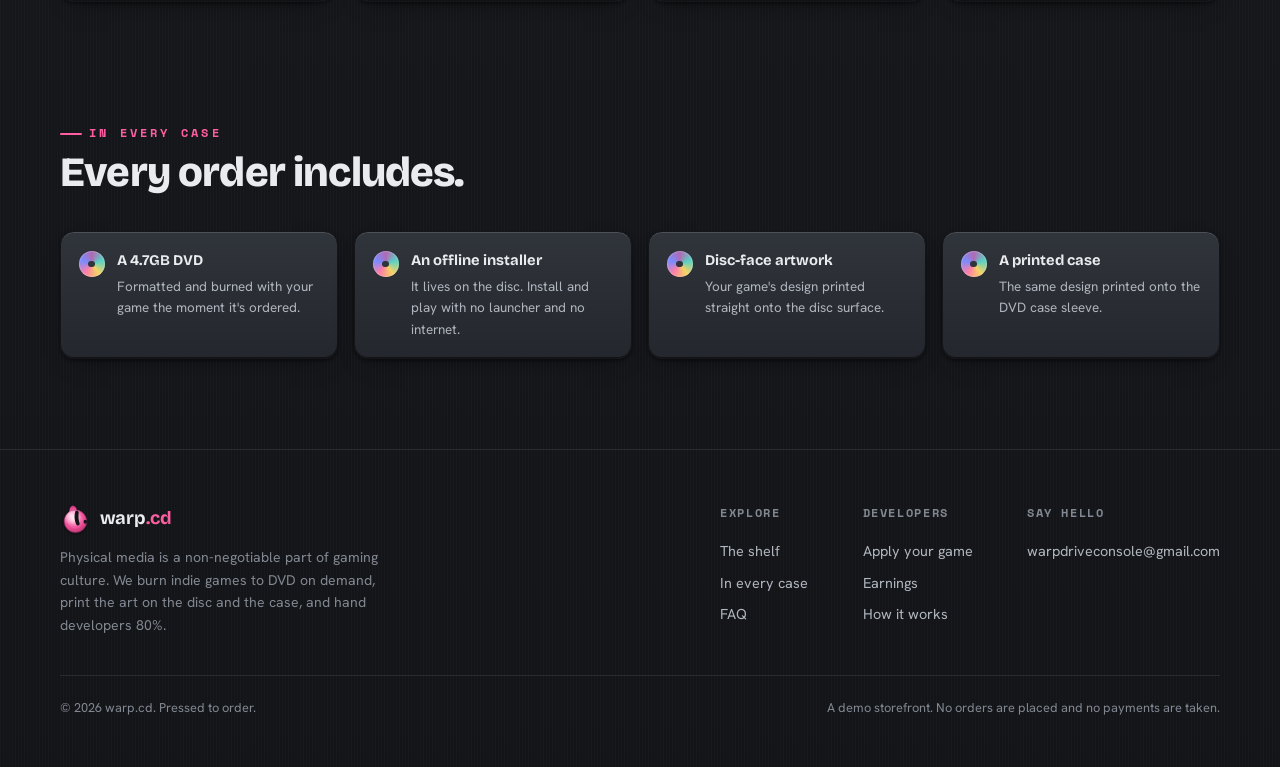
==== commit 2a4d7d45: "Add files via upload" ====
--- a/index.html
+++ b/index.html
@@ -8,582 +8,45 @@
 <link rel="preconnect" href="https://fonts.googleapis.com">
 <link rel="preconnect" href="https://fonts.gstatic.com" crossorigin>
 <link href="https://fonts.googleapis.com/css2?family=Bricolage+Grotesque:opsz,wght@12..96,400..800&family=Hanken+Grotesk:wght@400..700&family=Space+Mono:wght@400;700&display=swap" rel="stylesheet">
-<style>
-
-:root{
-  --z:'Bricolage Grotesque','Helvetica Neue',Arial,sans-serif;
-  --zb:'Hanken Grotesk',ui-sans-serif,system-ui,'Segoe UI',sans-serif;
-  --zm:'Space Mono',ui-monospace,'SFMono-Regular',Menlo,monospace;
-
-  --bg:#17121d;
-  --bg-2:#1d1626;
-  --panel:#221a2c;
-  --panel-2:#291f35;
-  --line:rgba(255,225,245,.09);
-  --line-2:rgba(255,225,245,.15);
-
-  --ink:#f4e9f2;
-  --ink-soft:#c9b6d3;
-  --ink-mute:#9a879f;
-
-  --acc1:122,61,132;
-  --acc2:193,79,143;
-  --acc3:255,127,166;
-  --acc3-hi:#ffd0dd;
-
-  --ok:80,220,120;
-  --danger:224,86,86;
-
-  --radius:16px;
-  --radius-lg:22px;
-  --chamfer:12px;
-  --clip-panel:polygon(var(--chamfer) 0,100% 0,100% calc(100% - var(--chamfer)),calc(100% - var(--chamfer)) 100%,0 100%,0 var(--chamfer));
-
-  --ease-spring:cubic-bezier(.34,1.56,.64,1);
-  --ease-glide:cubic-bezier(.22,.61,.36,1);
-  --shadow-1:0 2px 10px rgba(0,0,0,.4);
-  --shadow-2:0 18px 50px -12px rgba(0,0,0,.7);
-  --glow:0 0 40px rgba(var(--acc2),.28);
-
-  --wrap:min(1160px,92vw);
-}
-
-[data-theme="light"]{
-  --bg:#f5ede1;
-  --bg-2:#efe5d6;
-  --panel:#fffaf2;
-  --panel-2:#fbf3e7;
-  --line:rgba(58,38,54,.12);
-  --line-2:rgba(58,38,54,.2);
-
-  --ink:#2a2130;
-  --ink-soft:#5a4a5e;
-  --ink-mute:#87768c;
-
-  --acc1:106,52,117;
-  --acc2:178,63,134;
-  --acc3:224,74,138;
-  --acc3-hi:#7a2f57;
-
-  --shadow-1:0 2px 10px rgba(58,38,54,.10);
-  --shadow-2:0 22px 50px -18px rgba(58,38,54,.28);
-  --glow:0 0 34px rgba(var(--acc2),.20);
-}
-
-*{box-sizing:border-box}
-html{scroll-behavior:smooth}
-@media (prefers-reduced-motion:reduce){html{scroll-behavior:auto}}
-body{
-  margin:0;
-  background:var(--bg);
-  color:var(--ink);
-  font-family:var(--zb);
-  font-weight:400;
-  line-height:1.6;
-  -webkit-font-smoothing:antialiased;
-  overflow-x:hidden;
-  position:relative;
-}
-
-body::before{
-  content:"";position:fixed;inset:0;z-index:-2;pointer-events:none;
-  background:
-    radial-gradient(60vw 50vw at 82% -8%, rgba(var(--acc2),.20), transparent 60%),
-    radial-gradient(48vw 44vw at -10% 8%, rgba(var(--acc1),.22), transparent 62%),
-    radial-gradient(60vw 60vw at 50% 118%, rgba(var(--acc3),.12), transparent 60%);
-}
-body::after{
-  content:"";position:fixed;inset:0;z-index:-1;pointer-events:none;opacity:.04;
-  background-image:url("data:image/svg+xml,%3Csvg xmlns='http://www.w3.org/2000/svg' width='140' height='140'%3E%3Cfilter id='n'%3E%3CfeTurbulence type='fractalNoise' baseFrequency='.9' numOctaves='2'/%3E%3C/filter%3E%3Crect width='100%25' height='100%25' filter='url(%23n)'/%3E%3C/svg%3E");
-}
-a{color:inherit;text-decoration:none}
-img{max-width:100%;display:block}
-button{font-family:inherit;cursor:pointer;border:none;background:none;color:inherit}
-input,select,textarea{font-family:inherit;font-size:1rem;color:inherit}
-::selection{background:rgba(var(--acc3),.35);color:var(--ink)}
-:focus-visible{outline:2px solid rgb(var(--acc3));outline-offset:3px;border-radius:6px}
-
-.wrap{width:var(--wrap);margin-inline:auto}
-.eyebrow{
-  font-family:var(--zm);font-size:.72rem;letter-spacing:.34em;text-transform:uppercase;
-  color:rgb(var(--acc3));display:inline-flex;align-items:center;gap:.6em;
-}
-.eyebrow::before{content:"";width:26px;height:1px;background:linear-gradient(90deg,transparent,rgb(var(--acc3)))}
-h1,h2,h3{font-family:var(--z);font-weight:800;line-height:1.05;letter-spacing:-.02em;margin:0}
-.game__title,.step__t,.incl__t,.qa__q,.modal__price,.payout__num,.drawer__total .amt,.line-item__t{font-weight:700}
-.mono{font-family:var(--zm)}
-.mute{color:var(--ink-mute)}
-
-.section{padding:clamp(46px,6.5vh,84px) 0;position:relative}
-.section__head{max-width:640px;margin-bottom:clamp(26px,4vh,44px)}
-.section__title{font-size:clamp(1.7rem,3.4vw,2.6rem);margin:.5rem 0 .7rem}
-.section__desc{color:var(--ink-soft);font-size:1.05rem}
-
-.btn{
-  --b:var(--panel);
-  display:inline-flex;align-items:center;gap:.55em;justify-content:center;
-  padding:.82em 1.35em;border-radius:12px;font-weight:600;font-size:.95rem;
-  letter-spacing:.01em;line-height:1;white-space:nowrap;
-  transition:transform .12s var(--ease-spring),box-shadow .18s,background .18s,color .18s,border-color .18s;
-  border:1px solid var(--line-2);background:var(--b);color:var(--ink);
-}
-.btn svg{width:1.05em;height:1.05em}
-.btn:hover{transform:translateY(-2px)}
-.btn:active{transform:translateY(0)}
-.btn--primary{
-  --b:linear-gradient(180deg,rgb(var(--acc2)),rgb(var(--acc1)));
-  color:#fff;border-color:transparent;
-  box-shadow:0 6px 18px -4px rgba(var(--acc1),.7),inset 0 1px 0 rgba(255,255,255,.25);
-}
-.btn--primary:hover{box-shadow:0 12px 30px -6px rgba(var(--acc2),.8),inset 0 1px 0 rgba(255,255,255,.3)}
-.btn--ghost{background:transparent}
-.btn--ghost:hover{border-color:rgb(var(--acc3));color:rgb(var(--acc3))}
-.btn--sm{padding:.6em 1em;font-size:.85rem;border-radius:10px}
-.btn--block{width:100%}
-
-.nav{
-  position:sticky;top:0;z-index:60;
-  backdrop-filter:blur(14px) saturate(1.2);
-  background:color-mix(in srgb,var(--bg) 74%,transparent);
-  border-bottom:1px solid var(--line);
-}
-.nav__in{width:var(--wrap);margin-inline:auto;display:flex;align-items:center;gap:1.2rem;height:66px}
-.brand{display:flex;align-items:center;gap:.7rem;font-family:var(--z);font-weight:700;font-size:1.14rem;letter-spacing:-.01em}
-.brand__dot{width:26px;height:26px;flex:0 0 auto}
-.brand b{font-weight:800}
-.brand .tld{color:rgb(var(--acc3))}
-.nav__links{display:flex;gap:.3rem;margin-left:1rem}
-.nav__link{
-  padding:.5em .8em;border-radius:9px;color:var(--ink-soft);font-size:.92rem;font-weight:500;
-  transition:color .15s,background .15s;
-}
-.nav__link:hover{color:var(--ink);background:rgba(var(--acc2),.12)}
-.nav__spacer{flex:1}
-.nav__tools{display:flex;align-items:center;gap:.5rem}
-.icon-btn{
-  width:40px;height:40px;border-radius:11px;display:grid;place-items:center;
-  border:1px solid var(--line-2);background:var(--panel);color:var(--ink-soft);
-  transition:transform .12s var(--ease-spring),color .15s,border-color .15s,background .15s;
-  position:relative;
-}
-.icon-btn:hover{color:rgb(var(--acc3));border-color:rgba(var(--acc3),.5);transform:translateY(-2px)}
-.icon-btn svg{width:19px;height:19px}
-.shelf-count{
-  position:absolute;top:-6px;right:-6px;min-width:19px;height:19px;padding:0 5px;
-  border-radius:20px;background:rgb(var(--acc3));color:#2a1220;font-family:var(--zm);
-  font-size:.66rem;font-weight:700;display:grid;place-items:center;
-  box-shadow:0 0 0 2px var(--bg);transform:scale(0);transition:transform .2s var(--ease-spring)}
-.shelf-count.show{transform:scale(1)}
-.nav__burger{display:none}
-
-@media (max-width:860px){
-  .nav__links{
-    position:absolute;top:66px;left:0;right:0;flex-direction:column;gap:0;
-    background:var(--bg-2);border-bottom:1px solid var(--line);padding:.4rem;
-    transform:translateY(-8px);opacity:0;pointer-events:none;transition:.2s var(--ease-glide);
-  }
-  .nav__links.open{transform:none;opacity:1;pointer-events:auto}
-  .nav__link{padding:.85em 1em}
-  .nav__cta{display:none}
-  .nav__burger{display:grid}
-}
-
-.hero{padding-top:clamp(22px,3.4vh,44px);padding-bottom:clamp(26px,4vh,52px)}
-.hero__in{width:var(--wrap);margin-inline:auto;display:grid;grid-template-columns:1.08fr .92fr;gap:clamp(20px,4vw,52px);align-items:center}
-.hero__title{font-size:clamp(2.3rem,5.4vw,4.1rem);margin:.9rem 0 1rem}
-.hero__title .shimmer{
-  background:linear-gradient(90deg,rgb(var(--acc3)),rgb(var(--acc2)),var(--acc3-hi),rgb(var(--acc3)));
-  background-size:220% 100%;-webkit-background-clip:text;background-clip:text;color:transparent;
-  animation:sheen 6s linear infinite;
-}
-@keyframes sheen{to{background-position:220% 0}}
-.hero__sub{font-size:1.08rem;color:var(--ink-soft);max-width:42ch;margin-bottom:1.4rem}
-.hero__sub strong{color:rgb(var(--acc3));font-weight:700}
-.hero__cta{display:flex;gap:.7rem;flex-wrap:wrap}
-
-.disc-stage{position:relative;width:100%;max-width:300px;aspect-ratio:1/1;margin-inline:auto}
-.disc-stage>*{position:absolute}
-.disc-stage__glow{inset:2%;border-radius:50%;z-index:0;
-  background:radial-gradient(circle,rgba(var(--acc2),.55),rgba(var(--acc1),.28) 45%,transparent 70%);
-  filter:blur(24px)}
-.sleeve{z-index:1;top:50%;left:50%;width:76%;aspect-ratio:1/1;transform:translate(-30%,-56%) rotate(-5deg);
-  clip-path:var(--clip-panel);
-  background:linear-gradient(150deg,rgba(var(--acc1),.5),rgba(var(--acc2),.2)),var(--panel);
-  border:1px solid var(--line-2);
-  box-shadow:var(--shadow-2),inset 0 1px 0 rgba(255,255,255,.12),inset 0 0 22px rgba(0,0,0,.35)}
-.sleeve::after{content:"warp.cd";position:absolute;left:10%;bottom:9%;font-family:var(--z);
-  font-size:.9rem;letter-spacing:.05em;color:var(--ink-soft);opacity:.85}
-.sleeve::before{content:"";position:absolute;left:10%;top:12%;width:34%;height:2px;
-  background:linear-gradient(90deg,rgb(var(--acc3)),transparent)}
-.disc-wrap{z-index:2;top:50%;left:50%;width:74%;aspect-ratio:1/1;border-radius:50%;transform:translate(-50%,-50%);
-  box-shadow:0 24px 50px -12px rgba(0,0,0,.75),0 0 60px rgba(var(--acc2),.32)}
-.disc{position:absolute;inset:0;border-radius:50%;
-  background:
-    repeating-radial-gradient(circle at 50% 50%,rgba(255,255,255,.05) 0 1px,transparent 1px 3.5px),
-    conic-gradient(from 0deg,#b06ab3,#5ad2c4,#f6d365,#ff7fa6,#7b8cff,#5ad2c4,#c86ab8,#b06ab3);
-  box-shadow:inset 0 0 0 1px rgba(255,255,255,.14),inset 0 0 18px rgba(0,0,0,.25);
-  animation:spin 20s linear infinite}
-.disc::before{content:"";position:absolute;inset:0;border-radius:50%;
-  background:conic-gradient(from 0deg,transparent 0 18%,rgba(255,255,255,.38) 25%,transparent 32% 60%,rgba(255,255,255,.24) 68%,transparent 76%);
-  mix-blend-mode:screen;opacity:.6}
-.disc::after{content:"";position:absolute;inset:33%;border-radius:50%;
-  background:radial-gradient(circle,var(--panel-2) 0 60%,rgba(var(--acc2),.4) 61%,var(--panel-2) 65%);
-  box-shadow:inset 0 0 0 1px var(--line-2),inset 0 2px 8px rgba(0,0,0,.5)}
-.disc-shine{z-index:3;top:50%;left:50%;width:74%;aspect-ratio:1/1;border-radius:50%;pointer-events:none;transform:translate(-50%,-50%);
-  background:radial-gradient(60% 50% at 32% 26%,rgba(255,255,255,.6),transparent 60%);
-  mix-blend-mode:screen;opacity:.75}
-.disc-hole{z-index:4;top:50%;left:50%;width:8.6%;aspect-ratio:1/1;border-radius:50%;transform:translate(-50%,-50%);
-  background:var(--bg);box-shadow:inset 0 0 0 1px var(--line-2),0 1px 2px rgba(0,0,0,.4)}
-.disc-stage:hover .disc{animation-duration:6s}
-@keyframes spin{from{transform:rotate(0)}to{transform:rotate(360deg)}}
-
-@media (max-width:820px){
-  .hero__in{grid-template-columns:1fr;gap:22px}
-  .hero__copy{order:2;text-align:center}
-  .hero__sub{margin-inline:auto}
-  .hero__cta{justify-content:center}
-  .disc-stage{order:1;max-width:238px}
-}
-
-.split{position:relative}
-.calc{
-  display:grid;grid-template-columns:1.1fr .9fr;gap:clamp(20px,4vw,54px);align-items:center;
-  padding:clamp(26px,4vw,46px);border-radius:var(--radius-lg);
-  background:linear-gradient(180deg,var(--panel),var(--panel-2));
-  border:1px solid var(--line-2);box-shadow:var(--shadow-2);position:relative;overflow:hidden;
-}
-.calc::before{content:"";position:absolute;top:-40%;right:-10%;width:280px;height:280px;border-radius:50%;
-  background:radial-gradient(circle,rgba(var(--acc2),.25),transparent 65%);pointer-events:none}
-.calc__label{font-family:var(--zm);font-size:.74rem;letter-spacing:.2em;text-transform:uppercase;color:var(--ink-mute);margin-bottom:.7rem}
-.calc__price-row{display:flex;align-items:center;gap:.7rem;margin-bottom:1.4rem}
-.calc__prefix{font-family:var(--z);font-size:1.7rem;color:var(--ink-soft)}
-.calc__input{
-  width:130px;background:var(--bg-2);border:1px solid var(--line-2);border-radius:12px;
-  padding:.5em .7em;font-family:var(--zm);font-size:1.6rem;color:var(--ink);text-align:center;
-  transition:border-color .15s,box-shadow .15s;
-}
-.calc__input:focus{border-color:rgb(var(--acc3));box-shadow:0 0 0 3px rgba(var(--acc3),.2);outline:none}
-.calc__range{
-  -webkit-appearance:none;appearance:none;width:100%;height:6px;border-radius:20px;
-  background:linear-gradient(90deg,rgb(var(--acc2)),rgb(var(--acc3)));margin:.4rem 0 1rem;cursor:pointer}
-.calc__range::-webkit-slider-thumb{-webkit-appearance:none;width:22px;height:22px;border-radius:50%;
-  background:var(--acc3-hi);background:#fff;border:3px solid rgb(var(--acc3));box-shadow:0 2px 8px rgba(0,0,0,.4)}
-.calc__range::-moz-range-thumb{width:22px;height:22px;border:3px solid rgb(var(--acc3));border-radius:50%;background:#fff}
-.calc__hint{font-size:.82rem;color:var(--ink-mute)}
-.payout{text-align:center}
-.payout__cap{font-family:var(--zm);font-size:.72rem;letter-spacing:.22em;text-transform:uppercase;color:rgb(var(--ok));margin-bottom:.3rem}
-.payout__num{font-family:var(--z);font-size:clamp(2.6rem,7vw,4.2rem);line-height:1;
-  color:var(--ink);text-shadow:0 0 40px rgba(var(--acc3),.35)}
-.payout__sub{color:var(--ink-soft);margin-top:.6rem;font-size:.95rem}
-.payout__bar{height:10px;border-radius:20px;background:var(--bg-2);overflow:hidden;margin-top:1.1rem;display:flex}
-.payout__bar i{display:block;height:100%}
-.payout__bar .dev{background:linear-gradient(90deg,rgb(var(--acc2)),rgb(var(--acc3)))}
-.payout__bar .us{background:rgba(255,255,255,.12)}
-.payout__legend{display:flex;justify-content:space-between;font-family:var(--zm);font-size:.72rem;color:var(--ink-mute);margin-top:.5rem}
-@media (max-width:760px){.calc{grid-template-columns:1fr}.payout{order:-1;padding-bottom:1rem;border-bottom:1px solid var(--line);margin-bottom:.4rem}}
-
-.steps{display:grid;grid-template-columns:repeat(4,1fr);gap:1rem;counter-reset:step}
-.step{
-  padding:1.5rem 1.3rem;border-radius:var(--radius);background:var(--panel);
-  border:1px solid var(--line);position:relative;transition:transform .2s var(--ease-glide),border-color .2s,box-shadow .2s}
-.step:hover{transform:translateY(-4px);border-color:rgba(var(--acc3),.4);box-shadow:var(--shadow-1)}
-.step__n{font-family:var(--zm);font-size:.8rem;color:rgb(var(--acc3));letter-spacing:.1em}
-.step__ic{width:38px;height:38px;margin:.9rem 0 .8rem;color:rgb(var(--acc3))}
-.step__ic svg{width:100%;height:100%}
-.step__t{font-family:var(--z);font-size:1.02rem;margin-bottom:.4rem}
-.step__d{font-size:.9rem;color:var(--ink-soft)}
-.step__line{position:absolute;top:2.1rem;right:-.5rem;width:1rem;height:1px;background:var(--line-2)}
-.step:last-child .step__line{display:none}
-@media (max-width:900px){.steps{grid-template-columns:1fr 1fr}.step__line{display:none}}
-@media (max-width:480px){.steps{grid-template-columns:1fr}}
-
-.shelf-head{display:flex;align-items:end;justify-content:space-between;gap:1rem;flex-wrap:wrap}
-.grid{display:grid;grid-template-columns:repeat(auto-fill,minmax(248px,1fr));gap:1.3rem;margin-top:clamp(28px,4vh,44px)}
-.game{
-  background:var(--panel);border:1px solid var(--line);border-radius:var(--radius);overflow:hidden;
-  display:flex;flex-direction:column;cursor:pointer;
-  transition:transform .2s var(--ease-glide),border-color .2s,box-shadow .2s}
-.game:hover{transform:translateY(-5px);border-color:rgba(var(--acc3),.45);box-shadow:var(--shadow-2)}
-.case{position:relative;aspect-ratio:1/1;overflow:hidden;isolation:isolate}
-.case__sleeve{position:absolute;inset:0;z-index:2;
-  background:linear-gradient(150deg,var(--c1),var(--c2));
-  display:flex;flex-direction:column;justify-content:space-between;padding:1.1rem;
-  transition:transform .35s var(--ease-glide)}
-.case__sleeve::after{content:"";position:absolute;left:0;top:22%;width:60%;height:2px;
-  background:linear-gradient(90deg,rgba(255,255,255,.7),transparent);opacity:.7}
-.case__spine{font-family:var(--z);font-size:.66rem;letter-spacing:.24em;text-transform:uppercase;color:rgba(255,255,255,.72)}
-.case__cd{position:absolute;z-index:1;top:50%;right:-30%;width:66%;aspect-ratio:1/1;border-radius:50%;transform:translateY(-50%);
-  background:
-    repeating-radial-gradient(circle at 50% 50%,rgba(255,255,255,.06) 0 1px,transparent 1px 3px),
-    conic-gradient(from 0deg,#b06ab3,#5ad2c4,#f6d365,#ff7fa6,#7b8cff,#c86ab8,#b06ab3);
-  box-shadow:inset 0 0 0 1px rgba(255,255,255,.15);
-  transition:right .35s var(--ease-glide),transform .35s var(--ease-glide)}
-.case__cd::after{content:"";position:absolute;inset:38%;border-radius:50%;background:var(--panel-2);box-shadow:inset 0 0 0 1px rgba(255,255,255,.2)}
-.game:hover .case__cd{right:-14%}
-.game:hover .case__sleeve{transform:translateX(-6%)}
-.case__price{position:absolute;z-index:3;right:.7rem;bottom:.7rem;font-family:var(--zm);font-size:.86rem;
-  background:rgba(20,12,24,.6);color:#fff;padding:.28em .6em;border-radius:8px;backdrop-filter:blur(4px)}
-.game__body{padding:1rem 1.1rem 1.15rem;display:flex;flex-direction:column;gap:.15rem;flex:1}
-.game__title{font-family:var(--z);font-size:1.02rem;line-height:1.15}
-.game__studio{font-size:.82rem;color:var(--ink-mute)}
-.game__tag{font-family:var(--zm);font-size:.66rem;letter-spacing:.08em;color:rgb(var(--acc3));text-transform:uppercase;margin-top:.35rem}
-.game__foot{margin-top:auto;padding-top:.9rem;display:flex}
-
-.incl{display:grid;grid-template-columns:repeat(4,1fr);gap:1rem}
-.incl__item{display:flex;gap:.8rem;align-items:flex-start;padding:1.1rem;border-radius:var(--radius);
-  background:var(--panel);border:1px solid var(--line)}
-.incl__disc{width:26px;height:26px;flex:0 0 auto;border-radius:50%;margin-top:2px;
-  background:conic-gradient(from 0deg,#b06ab3,#5ad2c4,#f6d365,#ff7fa6,#7b8cff,#b06ab3);
-  box-shadow:inset 0 0 0 1px rgba(255,255,255,.2),0 0 12px rgba(var(--acc2),.4);position:relative}
-.incl__disc::after{content:"";position:absolute;inset:38%;border-radius:50%;background:var(--panel)}
-.incl__t{font-family:var(--z);font-size:.92rem;margin-bottom:.2rem}
-.incl__d{font-size:.84rem;color:var(--ink-soft)}
-@media (max-width:900px){.incl{grid-template-columns:1fr 1fr}}
-@media (max-width:480px){.incl{grid-template-columns:1fr}}
-
-.apply__grid{display:grid;grid-template-columns:.85fr 1.15fr;gap:clamp(24px,4vw,56px);align-items:start}
-.apply__aside .eyebrow{margin-bottom:1rem}
-.apply__aside h2{font-size:clamp(1.7rem,3.4vw,2.6rem);margin-bottom:1rem}
-.apply__aside p{color:var(--ink-soft);margin:0 0 1.4rem}
-.aside-list{list-style:none;padding:0;margin:0;display:flex;flex-direction:column;gap:.7rem}
-.aside-list li{display:flex;gap:.7rem;align-items:flex-start;color:var(--ink-soft);font-size:.94rem}
-.aside-list svg{width:18px;height:18px;flex:0 0 auto;margin-top:3px;color:rgb(var(--ok))}
-.form{
-  padding:clamp(22px,3vw,34px);border-radius:var(--radius-lg);
-  background:linear-gradient(180deg,var(--panel),var(--panel-2));border:1px solid var(--line-2);
-  box-shadow:var(--shadow-2)}
-.field{margin-bottom:1.1rem}
-.field--row{display:grid;grid-template-columns:1fr 1fr;gap:1rem}
-.field label{display:block;font-family:var(--zm);font-size:.72rem;letter-spacing:.12em;text-transform:uppercase;color:var(--ink-mute);margin-bottom:.45rem}
-.control{
-  width:100%;background:var(--bg-2);border:1px solid var(--line-2);border-radius:11px;
-  padding:.75em .85em;transition:border-color .15s,box-shadow .15s}
-.control:focus{outline:none;border-color:rgb(var(--acc3));box-shadow:0 0 0 3px rgba(var(--acc3),.18)}
-textarea.control{min-height:104px;resize:vertical}
-select.control{appearance:none;background-image:url("data:image/svg+xml,%3Csvg xmlns='http://www.w3.org/2000/svg' width='12' height='8' fill='none' stroke='%23c9b6d3' stroke-width='1.6'%3E%3Cpath d='M1 1l5 5 5-5'/%3E%3C/svg%3E");background-repeat:no-repeat;background-position:right 1em center}
-.field .err{color:rgb(var(--danger));font-size:.78rem;margin-top:.35rem;display:none}
-.field.invalid .control{border-color:rgb(var(--danger))}
-.field.invalid .err{display:block}
-.earn-echo{font-family:var(--zm);font-size:.8rem;color:rgb(var(--ok));margin-top:.4rem}
-.agree{display:flex;gap:.6rem;align-items:flex-start;font-size:.88rem;color:var(--ink-soft);cursor:pointer}
-.agree input{margin-top:3px;accent-color:rgb(var(--acc3));width:16px;height:16px;flex:0 0 auto}
-.form__actions{margin-top:1.3rem}
-.form-note{font-size:.78rem;color:var(--ink-mute);margin-top:.9rem;text-align:center}
-
-.success{display:none;text-align:center;padding:1rem}
-.success.show{display:block;animation:pop .4s var(--ease-spring)}
-@keyframes pop{from{opacity:0;transform:scale(.96)}to{opacity:1;transform:none}}
-.success__disc{width:76px;height:76px;margin:0 auto 1.1rem;border-radius:50%;
-  background:conic-gradient(from 0deg,#b06ab3,#5ad2c4,#f6d365,#ff7fa6,#7b8cff,#b06ab3);
-  box-shadow:0 0 30px rgba(var(--acc2),.5),inset 0 0 0 1px rgba(255,255,255,.2);position:relative;
-  animation:spin 8s linear infinite}
-.success__disc::after{content:"";position:absolute;inset:36%;border-radius:50%;background:var(--panel)}
-.success h3{font-family:var(--z);font-size:1.4rem;margin-bottom:.6rem}
-.success p{color:var(--ink-soft);margin:0 auto 1.1rem;max-width:42ch}
-.ref{display:inline-block;font-family:var(--zm);letter-spacing:.15em;color:rgb(var(--acc3));
-  padding:.5em 1em;border:1px dashed rgba(var(--acc3),.5);border-radius:10px;margin-bottom:1.3rem;font-size:1.05rem}
-@media (max-width:820px){.apply__grid{grid-template-columns:1fr}.field--row{grid-template-columns:1fr}}
-
-.faq{max-width:820px}
-.qa{border-bottom:1px solid var(--line)}
-.qa__q{width:100%;text-align:left;display:flex;justify-content:space-between;align-items:center;gap:1rem;
-  padding:1.15rem 0;font-family:var(--z);font-size:1.02rem;color:var(--ink)}
-.qa__q .plus{flex:0 0 auto;width:22px;height:22px;position:relative;transition:transform .25s var(--ease-glide);color:rgb(var(--acc3))}
-.qa__q .plus::before,.qa__q .plus::after{content:"";position:absolute;background:currentColor;border-radius:2px}
-.qa__q .plus::before{left:0;right:0;top:10px;height:2px}
-.qa__q .plus::after{top:0;bottom:0;left:10px;width:2px;transition:opacity .25s}
-.qa.open .qa__q .plus{transform:rotate(90deg)}
-.qa.open .qa__q .plus::after{opacity:0}
-.qa__a{max-height:0;overflow:hidden;transition:max-height .3s var(--ease-glide)}
-.qa__a p{color:var(--ink-soft);padding:0 0 1.2rem;margin:0;max-width:66ch}
-
-.footer{border-top:1px solid var(--line);padding:clamp(40px,6vh,64px) 0 3rem;margin-top:2rem}
-.footer__in{width:var(--wrap);margin-inline:auto;display:flex;justify-content:space-between;gap:2rem;flex-wrap:wrap}
-.footer__brand{max-width:320px}
-.footer__brand p{color:var(--ink-mute);font-size:.88rem;margin:.8rem 0 0}
-.footer__cols{display:flex;gap:3.5rem;flex-wrap:wrap}
-.footer__col h4{font-family:var(--zm);font-size:.72rem;letter-spacing:.16em;text-transform:uppercase;color:var(--ink-mute);margin:0 0 .9rem}
-.footer__col a{display:block;color:var(--ink-soft);font-size:.9rem;padding:.28em 0;transition:color .15s}
-.footer__col a:hover{color:rgb(var(--acc3))}
-.footer__legal{width:var(--wrap);margin:2.4rem auto 0;padding-top:1.4rem;border-top:1px solid var(--line);
-  display:flex;justify-content:space-between;gap:1rem;flex-wrap:wrap;color:var(--ink-mute);font-size:.8rem}
-
-.scrim{position:fixed;inset:0;background:rgba(8,4,12,.6);backdrop-filter:blur(3px);z-index:80;
-  opacity:0;pointer-events:none;transition:opacity .25s}
-.scrim.show{opacity:1;pointer-events:auto}
-
-.drawer{
-  position:fixed;top:0;right:0;height:100%;width:min(420px,92vw);z-index:90;
-  background:var(--bg-2);border-left:1px solid var(--line-2);box-shadow:var(--shadow-2);
-  transform:translateX(100%);transition:transform .32s var(--ease-glide);display:flex;flex-direction:column}
-.drawer.show{transform:none}
-.drawer__head{display:flex;align-items:center;justify-content:space-between;padding:1.2rem 1.3rem;border-bottom:1px solid var(--line)}
-.drawer__head h3{font-family:var(--z);font-size:1.1rem}
-.drawer__body{flex:1;overflow-y:auto;padding:1rem 1.3rem}
-.drawer__empty{text-align:center;color:var(--ink-mute);padding:3rem 1rem}
-.drawer__empty a{color:rgb(var(--acc3))}
-.line-item{display:flex;gap:.9rem;align-items:center;padding:.8rem 0;border-bottom:1px solid var(--line)}
-.line-item__art{width:48px;height:48px;flex:0 0 auto;border-radius:10px;background:linear-gradient(150deg,var(--c1),var(--c2));position:relative;overflow:hidden}
-.line-item__art::after{content:"";position:absolute;right:-40%;top:50%;transform:translateY(-50%);width:70%;aspect-ratio:1;border-radius:50%;
-  background:conic-gradient(from 0deg,#b06ab3,#5ad2c4,#f6d365,#ff7fa6,#7b8cff,#b06ab3)}
-.line-item__info{flex:1;min-width:0}
-.line-item__t{font-family:var(--z);font-size:.86rem;white-space:nowrap;overflow:hidden;text-overflow:ellipsis}
-.line-item__meta{font-family:var(--zm);font-size:.76rem;color:var(--ink-mute)}
-.qty{display:flex;align-items:center;gap:.5rem}
-.qty button{width:24px;height:24px;border-radius:7px;border:1px solid var(--line-2);background:var(--panel);display:grid;place-items:center;color:var(--ink-soft);font-family:var(--zm)}
-.qty button:hover{color:rgb(var(--acc3));border-color:rgba(var(--acc3),.5)}
-.qty span{font-family:var(--zm);min-width:1.2ch;text-align:center}
-.line-item__price{font-family:var(--zm);font-size:.86rem;min-width:64px;text-align:right}
-.drawer__foot{padding:1.2rem 1.3rem;border-top:1px solid var(--line-2)}
-.drawer__total{display:flex;justify-content:space-between;align-items:baseline;margin-bottom:.4rem}
-.drawer__total .lbl{color:var(--ink-soft)}
-.drawer__total .amt{font-family:var(--z);font-size:1.5rem}
-.drawer__note{font-size:.76rem;color:var(--ink-mute);margin:.2rem 0 1rem}
-
-.modal{position:fixed;z-index:90;inset:0;display:grid;place-items:center;padding:1.2rem;
-  opacity:0;pointer-events:none;transition:opacity .25s}
-.modal.show{opacity:1;pointer-events:auto}
-.modal__card{width:min(760px,96vw);max-height:90vh;overflow:hidden;border-radius:var(--radius-lg);
-  background:var(--bg-2);border:1px solid var(--line-2);box-shadow:var(--shadow-2);
-  display:grid;grid-template-columns:1fr 1fr;transform:translateY(14px) scale(.98);transition:transform .3s var(--ease-glide)}
-.modal.show .modal__card{transform:none}
-.modal__art{position:relative;background:linear-gradient(150deg,var(--c1),var(--c2));overflow:hidden;min-height:280px}
-.modal__art .m-cd-wrap{position:absolute;top:50%;right:-24%;width:70%;aspect-ratio:1;transform:translateY(-50%);border-radius:50%;box-shadow:0 12px 30px -10px rgba(0,0,0,.65)}
-.modal__art .m-cd{position:absolute;inset:0;border-radius:50%;
-  background:repeating-radial-gradient(circle at 50% 50%,rgba(255,255,255,.06) 0 1px,transparent 1px 3px),conic-gradient(from 0deg,#b06ab3,#5ad2c4,#f6d365,#ff7fa6,#7b8cff,#c86ab8,#b06ab3);
-  box-shadow:inset 0 0 0 1px rgba(255,255,255,.16),inset 0 0 16px rgba(0,0,0,.22);animation:spin 16s linear infinite}
-.modal__art .m-cd::after{content:"";position:absolute;inset:38%;border-radius:50%;background:var(--bg-2);box-shadow:inset 0 0 0 1px rgba(255,255,255,.12)}
-.modal__art .m-spine{position:absolute;left:1.3rem;top:1.3rem;font-family:var(--z);letter-spacing:.2em;text-transform:uppercase;font-size:.7rem;color:rgba(255,255,255,.8)}
-.modal__body{padding:1.6rem 1.7rem;overflow-y:auto}
-.modal__close{position:absolute;top:.8rem;right:.8rem;z-index:5;width:34px;height:34px;border-radius:9px;background:rgba(10,6,14,.5);color:#fff;display:grid;place-items:center;backdrop-filter:blur(4px)}
-.modal__tag{font-family:var(--zm);font-size:.7rem;letter-spacing:.1em;text-transform:uppercase;color:rgb(var(--acc3))}
-.modal__title{font-family:var(--z);font-size:1.7rem;margin:.4rem 0 .2rem}
-.modal__studio{color:var(--ink-mute);font-size:.9rem;margin-bottom:1rem}
-.modal__desc{color:var(--ink-soft);margin-bottom:1.2rem}
-.modal__incl{list-style:none;padding:0;margin:0 0 1.3rem;display:grid;gap:.5rem}
-.modal__incl li{display:flex;gap:.6rem;align-items:center;font-size:.88rem;color:var(--ink-soft)}
-.modal__incl li b{width:8px;height:8px;border-radius:50%;background:rgb(var(--acc3));flex:0 0 auto}
-.modal__buy{display:flex;align-items:center;justify-content:space-between;gap:1rem;padding-top:1.1rem;border-top:1px solid var(--line)}
-.modal__price{font-family:var(--z);font-size:1.8rem}
-@media (max-width:640px){.modal__card{grid-template-columns:1fr}.modal__art{min-height:180px}}
-
-.toasts{position:fixed;z-index:100;left:50%;bottom:1.4rem;transform:translateX(-50%);display:flex;flex-direction:column;gap:.5rem;align-items:center;pointer-events:none}
-.toast{display:flex;align-items:center;gap:.6rem;background:var(--panel-2);border:1px solid var(--line-2);
-  border-radius:12px;padding:.7em 1.1em;box-shadow:var(--shadow-2);font-size:.9rem;
-  transform:translateY(14px);opacity:0;transition:.25s var(--ease-spring)}
-.toast.show{transform:none;opacity:1}
-.toast .dot{width:20px;height:20px;border-radius:50%;flex:0 0 auto;
-  background:conic-gradient(from 0deg,#b06ab3,#5ad2c4,#f6d365,#ff7fa6,#7b8cff,#b06ab3)}
-
-.reveal{opacity:0;transform:translateY(22px);transition:opacity .6s var(--ease-glide),transform .6s var(--ease-glide)}
-.reveal.in{opacity:1;transform:none}
-
-@media (prefers-reduced-motion:reduce){
-  .disc,.success__disc,.modal__art .m-cd{animation:none!important}
-  .hero__title .shimmer{animation:none}
-  .reveal{opacity:1;transform:none;transition:none}
-  *{scroll-behavior:auto!important}
-}
-
-:root{
-  --bevel-raised:inset 0 1px 0 rgba(255,255,255,.16),0 1px 0 rgba(0,0,0,.45),0 8px 18px -10px rgba(0,0,0,.7);
-  --bevel-press:inset 0 2px 6px rgba(0,0,0,.5),inset 0 -1px 0 rgba(255,255,255,.05);
-  --field-inset:inset 0 2px 5px rgba(0,0,0,.42),inset 0 -1px 0 rgba(255,255,255,.05);
-  --card-raise:inset 0 1px 0 rgba(255,255,255,.1),0 1px 0 rgba(0,0,0,.4),0 14px 34px -16px rgba(0,0,0,.7);
-}
-[data-theme="light"]{
-  --bevel-raised:inset 0 1px 0 rgba(255,255,255,.95),0 1px 0 rgba(58,38,54,.14),0 8px 18px -10px rgba(58,38,54,.28);
-  --bevel-press:inset 0 2px 6px rgba(58,38,54,.2),inset 0 -1px 0 rgba(255,255,255,.7);
-  --field-inset:inset 0 2px 5px rgba(58,38,54,.16),inset 0 -1px 0 rgba(255,255,255,.7);
-  --card-raise:inset 0 1px 0 rgba(255,255,255,.9),0 1px 0 rgba(58,38,54,.1),0 14px 34px -16px rgba(58,38,54,.24);
-}
-.btn{box-shadow:var(--bevel-raised)}
-.btn:active{box-shadow:var(--bevel-press);transform:translateY(1px)}
-.btn--primary{box-shadow:var(--bevel-raised),0 6px 18px -6px rgba(var(--acc1),.7)}
-.btn--primary:hover{box-shadow:var(--bevel-raised),0 12px 30px -8px rgba(var(--acc2),.85)}
-.btn--primary:active{box-shadow:var(--bevel-press),0 4px 12px -6px rgba(var(--acc1),.6);transform:translateY(1px)}
-.icon-btn{box-shadow:var(--bevel-raised)}
-.icon-btn:active{box-shadow:var(--bevel-press);transform:translateY(1px)}
-.control,.calc__input{box-shadow:var(--field-inset)}
-.control:focus{box-shadow:var(--field-inset),0 0 0 3px rgba(var(--acc3),.18)}
-.calc__input:focus{box-shadow:var(--field-inset),0 0 0 3px rgba(var(--acc3),.2)}
-.game{box-shadow:var(--card-raise)}
-.game:hover{box-shadow:var(--card-raise),0 26px 56px -22px rgba(0,0,0,.75)}
-.calc,.form{box-shadow:var(--shadow-2),inset 0 1px 0 rgba(255,255,255,.08)}
-.step,.incl__item{box-shadow:inset 0 1px 0 rgba(255,255,255,.06),var(--shadow-1)}
-.step:hover{box-shadow:var(--card-raise)}
-.qty button{box-shadow:var(--bevel-raised)}
-.qty button:active{box-shadow:var(--bevel-press);transform:translateY(1px)}
-
-.case::after{content:"";position:absolute;inset:0;z-index:2;pointer-events:none;
-  background:linear-gradient(118deg,transparent 32%,rgba(255,255,255,.24) 46%,rgba(255,255,255,.04) 52%,transparent 60%)}
-
-.section--store{padding-top:clamp(16px,2.4vh,32px)}
-
-.disc,.modal__art .m-cd,.success__disc{will-change:transform;backface-visibility:hidden;transform-origin:50% 50%}
-</style>
+<link rel="icon" href="logo.svg" type="image/svg+xml">
+<link rel="stylesheet" href="styles.css">
 </head>
 <body>
 
 <header class="nav">
   <div class="nav__in">
-    <a href="#top" class="brand" aria-label="warp.cd home">
-      <svg class="brand__dot" viewBox="0 0 40 40" aria-hidden="true">
-        <defs>
-          <radialGradient id="bd" cx="50%" cy="50%" r="50%">
-            <stop offset="0%" stop-color="#5ad2c4"/><stop offset="35%" stop-color="#ff7fa6"/>
-            <stop offset="70%" stop-color="#b06ab3"/><stop offset="100%" stop-color="#7b8cff"/>
-          </radialGradient>
-        </defs>
-        <circle cx="20" cy="20" r="19" fill="url(#bd)"/>
-        <circle cx="20" cy="20" r="6.5" fill="var(--bg)"/>
-        <circle cx="20" cy="20" r="19" fill="none" stroke="rgba(255,255,255,.25)" stroke-width="1"/>
-      </svg>
-      <span><b>warp</b><span class="tld">.cd</span></span>
-    </a>
-
+    <a href="index.html" class="brand" aria-label="warp.cd home"><img class="brand__mark" src="logo.svg" alt=""><span>warp<span class="tld">.cd</span></span></a>
     <nav class="nav__links" id="navLinks" aria-label="Primary">
-      <a class="nav__link" href="#how">How it works</a>
-      <a class="nav__link" href="#shelf">The shelf</a>
-      <a class="nav__link" href="#apply">For developers</a>
-      <a class="nav__link" href="#faq">FAQ</a>
+      <a class="nav__link" href="index.html" aria-current="page">The shelf</a>
+      <a class="nav__link" href="developers.html">For developers</a>
+      <a class="nav__link" href="faq.html">FAQ</a>
     </nav>
-
     <div class="nav__spacer"></div>
-
     <div class="nav__tools">
-      <button class="icon-btn" id="themeBtn" aria-label="Switch to light theme" title="Toggle theme">
-        <svg id="themeIcon" viewBox="0 0 24 24" fill="none" stroke="currentColor" stroke-width="1.7" stroke-linecap="round" stroke-linejoin="round"><circle cx="12" cy="12" r="4.2"/><path d="M12 2v2.5M12 19.5V22M4.2 4.2l1.8 1.8M18 18l1.8 1.8M2 12h2.5M19.5 12H22M4.2 19.8L6 18M18 6l1.8-1.8"/></svg>
-      </button>
-      <button class="icon-btn" id="shelfBtn" aria-label="Open your shelf (0 items)">
+      <button class="icon-btn" id="themeBtn" aria-label="Switch theme"><svg id="themeIcon" viewBox="0 0 24 24" fill="none" stroke="currentColor" stroke-width="1.7" stroke-linecap="round" stroke-linejoin="round"></svg></button>
+      <button class="icon-btn" id="shelfBtn" aria-label="Open your shelf">
         <svg viewBox="0 0 24 24" fill="none" stroke="currentColor" stroke-width="1.7" stroke-linecap="round" stroke-linejoin="round"><path d="M4 6h16M4 6l1 13.5a1.5 1.5 0 0 0 1.5 1.4h11a1.5 1.5 0 0 0 1.5-1.4L20 6M9 6V4.5A1.5 1.5 0 0 1 10.5 3h3A1.5 1.5 0 0 1 15 4.5V6"/></svg>
         <span class="shelf-count" id="shelfCount">0</span>
       </button>
-      <a class="btn btn--primary btn--sm nav__cta" href="#apply">Apply your game</a>
-      <button class="icon-btn nav__burger" id="burger" aria-label="Open menu" aria-expanded="false">
-        <svg viewBox="0 0 24 24" fill="none" stroke="currentColor" stroke-width="1.8" stroke-linecap="round"><path d="M4 7h16M4 12h16M4 17h16"/></svg>
-      </button>
+      <a class="btn btn--primary btn--sm nav__cta" href="developers.html#apply">Apply your game</a>
+      <button class="icon-btn nav__burger" id="burger" aria-label="Open menu" aria-expanded="false"><svg viewBox="0 0 24 24" fill="none" stroke="currentColor" stroke-width="1.8" stroke-linecap="round"><path d="M4 7h16M4 12h16M4 17h16"/></svg></button>
     </div>
   </div>
 </header>
 
-<a id="top"></a>
 <main>
-
-<section class="hero" id="home">
+<section class="hero">
   <div class="hero__in">
     <div class="hero__copy">
       <span class="eyebrow">Physical media is non-negotiable</span>
-      <h1 class="hero__title">Hold your favorite <span class="shimmer">games</span> again.</h1>
+      <h1 class="hero__title">Hold your favorite <span class="hl">games</span> again.</h1>
       <p class="hero__sub">When someone orders, we burn your game to a 4.7GB DVD, print the artwork on the disc and the case, and ship it out. Developers keep <strong>80%</strong>.</p>
       <div class="hero__cta">
         <a class="btn btn--primary" href="#shelf">Browse the shelf</a>
-        <a class="btn btn--ghost" href="#apply">Submit your game</a>
+        <a class="btn btn--metal" href="developers.html#apply">Submit your game</a>
       </div>
     </div>
-
     <div class="disc-stage" aria-hidden="true">
-      <div class="disc-stage__glow"></div>
       <div class="sleeve"></div>
       <div class="disc-wrap"><div class="disc"></div></div>
       <div class="disc-shine"></div>
@@ -592,7 +55,7 @@
   </div>
 </section>
 
-<section class="section section--store" id="shelf">
+<section class="section" id="shelf">
   <div class="wrap">
     <div class="shelf-head reveal">
       <div class="section__head" style="margin-bottom:0">
@@ -602,78 +65,6 @@
       </div>
     </div>
     <div class="grid" id="shelfGrid"></div>
-  </div>
-</section>
-
-<section class="section split" id="split">
-  <div class="wrap">
-    <div class="section__head reveal">
-      <span class="eyebrow">The split</span>
-      <h2 class="section__title">Price a copy, see your cut.</h2>
-      <p class="section__desc">Developers keep 80% of net receipts on every disc sold. Our 20% covers burning and printing each order. There is no upfront cost.</p>
-    </div>
-
-    <div class="calc reveal">
-      <div>
-        <div class="calc__label">Retail price per copy</div>
-        <div class="calc__price-row">
-          <span class="calc__prefix">$</span>
-          <input class="calc__input mono" id="priceInput" type="number" min="15" max="30" step="1" value="20" inputmode="decimal" aria-label="Retail price in dollars">
-        </div>
-        <input class="calc__range" id="priceRange" type="range" min="15" max="30" step="1" value="20" aria-label="Retail price slider">
-        <p class="calc__hint">Drag the slider or type any price from $15 to $30.</p>
-      </div>
-
-      <div class="payout">
-        <div class="payout__cap">You keep</div>
-        <div class="payout__num mono" id="devCut">$16.00</div>
-        <div class="payout__sub">per copy on a <span class="mono" id="priceEcho">$20.00</span> disc</div>
-        <div class="payout__bar" aria-hidden="true">
-          <i class="dev" style="width:80%"></i><i class="us" style="width:20%"></i>
-        </div>
-        <div class="payout__legend"><span>You · 80%</span><span id="warpCut">warp.cd · $4.00</span></div>
-      </div>
-    </div>
-  </div>
-</section>
-
-<section class="section" id="how">
-  <div class="wrap">
-    <div class="section__head reveal">
-      <span class="eyebrow">How it works</span>
-      <h2 class="section__title">How an order works.</h2>
-      <p class="section__desc">No upfront cost and no exclusivity. We only make a disc when someone buys one.</p>
-    </div>
-    <div class="steps reveal">
-      <div class="step">
-        <div class="step__n">01</div>
-        <div class="step__ic"><svg viewBox="0 0 24 24" fill="none" stroke="currentColor" stroke-width="1.6" stroke-linecap="round" stroke-linejoin="round"><path d="M4 4h11l5 5v11H4z"/><path d="M15 4v5h5M8 13h8M8 17h5"/></svg></div>
-        <div class="step__t">You apply</div>
-        <div class="step__d">Send the game, a build or store link, and a price between $15 and $30. Takes about five minutes.</div>
-        <div class="step__line"></div>
-      </div>
-      <div class="step">
-        <div class="step__n">02</div>
-        <div class="step__ic"><svg viewBox="0 0 24 24" fill="none" stroke="currentColor" stroke-width="1.6" stroke-linecap="round" stroke-linejoin="round"><circle cx="12" cy="12" r="8"/><circle cx="12" cy="12" r="2.4"/><path d="M12 4v3M12 17v3M4 12h3M17 12h3"/></svg></div>
-        <div class="step__t">We set it up</div>
-        <div class="step__d">We prep the disc artwork and an offline installer, then list your edition on the shelf.</div>
-        <div class="step__line"></div>
-      </div>
-      <div class="step">
-        <div class="step__n">03</div>
-        <div class="step__ic"><svg viewBox="0 0 24 24" fill="none" stroke="currentColor" stroke-width="1.6" stroke-linecap="round" stroke-linejoin="round"><path d="M3 7l9-4 9 4-9 4-9-4z"/><path d="M3 7v10l9 4 9-4V7M12 11v10"/></svg></div>
-        <div class="step__t">Someone orders</div>
-        <div class="step__d">We format a 4.7GB DVD, burn the game to it, and print the design on the disc and the case sleeve.</div>
-        <div class="step__line"></div>
-      </div>
-      <div class="step">
-        <div class="step__n">04</div>
-        <div class="step__ic"><svg viewBox="0 0 24 24" fill="none" stroke="currentColor" stroke-width="1.6" stroke-linecap="round" stroke-linejoin="round"><path d="M12 3v14M6 11l6 6 6-6"/><path d="M5 21h14"/></svg></div>
-        <div class="step__t">It ships</div>
-        <div class="step__d">The disc goes out and the buyer covers shipping, usually about $7. You keep 80%, paid monthly.</div>
-        <div class="step__line"></div>
-      </div>
-    </div>
   </div>
 </section>
 
@@ -691,167 +82,27 @@
     </div>
   </div>
 </section>
-
-<section class="section" id="apply">
-  <div class="wrap">
-    <div class="apply__grid">
-      <aside class="apply__aside reveal">
-        <span class="eyebrow">For developers</span>
-        <h2>Put your game on a disc.</h2>
-        <p>No upfront cost and no exclusivity. Keep selling digitally wherever you like. A warp.cd edition just gives players something they can hold.</p>
-        <ul class="aside-list">
-          <li><svg viewBox="0 0 24 24" fill="none" stroke="currentColor" stroke-width="2" stroke-linecap="round" stroke-linejoin="round"><path d="M20 6L9 17l-5-5"/></svg>You keep 80% of net receipts.</li>
-          <li><svg viewBox="0 0 24 24" fill="none" stroke="currentColor" stroke-width="2" stroke-linecap="round" stroke-linejoin="round"><path d="M20 6L9 17l-5-5"/></svg>Burned on demand, so there's nothing to warehouse.</li>
-          <li><svg viewBox="0 0 24 24" fill="none" stroke="currentColor" stroke-width="2" stroke-linecap="round" stroke-linejoin="round"><path d="M20 6L9 17l-5-5"/></svg>You approve the disc and case art.</li>
-          <li><svg viewBox="0 0 24 24" fill="none" stroke="currentColor" stroke-width="2" stroke-linecap="round" stroke-linejoin="round"><path d="M20 6L9 17l-5-5"/></svg>Leave any time. The rights stay yours.</li>
-        </ul>
-      </aside>
-
-      <div class="form reveal">
-        <form id="applyForm" novalidate>
-          <div class="field">
-            <label for="fGame">Game title</label>
-            <input class="control" id="fGame" name="game" placeholder="e.g. Lantern &amp; Loam" required>
-            <div class="err">Tell us what the game is called.</div>
-          </div>
-
-          <div class="field field--row">
-            <div>
-              <label for="fStudio">Studio or your name</label>
-              <input class="control" id="fStudio" name="studio" placeholder="e.g. Mossgarden" required>
-              <div class="err">We need a name for the credits.</div>
-            </div>
-            <div>
-              <label for="fEmail">Email</label>
-              <input class="control" id="fEmail" name="email" type="email" placeholder="you@studio.com" required>
-              <div class="err">Enter an email we can reply to.</div>
-            </div>
-          </div>
-
-          <div class="field field--row">
-            <div>
-              <label for="fPlatform">Platform</label>
-              <select class="control" id="fPlatform" name="platform">
-                <option>Windows</option><option>macOS</option><option>Linux</option><option>Windows + macOS</option><option>All three</option>
-              </select>
-            </div>
-            <div>
-              <label for="fPrice">Retail price (USD)</label>
-              <input class="control mono" id="fPrice" name="price" type="number" min="15" max="30" step="1" value="20" required>
-              <div class="earn-echo" id="formEarn">You'd earn $16.00 per copy</div>
-            </div>
-          </div>
-
-          <div class="field">
-            <label for="fPitch">The pitch</label>
-            <textarea class="control" id="fPitch" name="pitch" placeholder="A sentence or two on what makes it special, and who it's for." required></textarea>
-            <div class="err">A line or two helps us picture the edition.</div>
-          </div>
-
-          <div class="field">
-            <label for="fLink">Build or store link</label>
-            <input class="control" id="fLink" name="link" placeholder="itch.io / Steam / a download" required>
-            <div class="err">Add a link so we can play it.</div>
-          </div>
-
-          <label class="agree"><input type="checkbox" id="fAgree"> I have the rights to distribute this game and agree to the 80/20 net-receipt split.</label>
-
-          <div class="form__actions">
-            <button class="btn btn--primary btn--block" type="submit">Send application</button>
-            <p class="form-note">We read every submission and reply within a few days.</p>
-          </div>
-        </form>
-
-        <div class="success" id="applySuccess" role="status">
-          <div class="success__disc"></div>
-          <h3>Application received.</h3>
-          <p id="successMsg">Thanks. We read every submission and will email you within a few days.</p>
-          <div class="ref" id="applyRef">WCD-0000</div><br>
-          <button class="btn btn--ghost btn--sm" id="applyAnother">Submit another game</button>
-        </div>
-      </div>
-    </div>
-  </div>
-</section>
-
-<section class="section" id="faq">
-  <div class="wrap">
-    <div class="section__head reveal">
-      <span class="eyebrow">Questions</span>
-      <h2 class="section__title">Common questions.</h2>
-    </div>
-    <div class="faq reveal" id="faqList">
-      <div class="qa">
-        <button class="qa__q" aria-expanded="false">What exactly is the 80% share?<span class="plus"></span></button>
-        <div class="qa__a"><p>You receive 80% of net receipts on every copy sold. That is the sale price after payment-processing fees. A $20 disc pays you $16. Our 20% covers burning and printing each disc and running the shop.</p></div>
-      </div>
-      <div class="qa">
-        <button class="qa__q" aria-expanded="false">Who handles shipping and returns?<span class="plus"></span></button>
-        <div class="qa__a"><p>We print and ship every order. Buyers pay shipping at checkout, usually around $7 depending on where it is going. We handle support and any returns, so you never touch a padded envelope.</p></div>
-      </div>
-      <div class="qa">
-        <button class="qa__q" aria-expanded="false">What format is the disc?<span class="plus"></span></button>
-        <div class="qa__a"><p>A 4.7GB DVD. When you order, we format a fresh disc, burn the game with its offline installer, and print the artwork onto the disc and the case sleeve.</p></div>
-      </div>
-      <div class="qa">
-        <button class="qa__q" aria-expanded="false">Do I keep my rights and my digital sales?<span class="plus"></span></button>
-        <div class="qa__a"><p>Always. There is no exclusivity. Keep selling on Steam, itch, or anywhere else. A warp.cd edition is simply another way for people to own your game, and you can pull the edition whenever you like.</p></div>
-      </div>
-      <div class="qa">
-        <button class="qa__q" aria-expanded="false">Is there any upfront cost?<span class="plus"></span></button>
-        <div class="qa__a"><p>None. Because we burn on demand, there is nothing to pre-order or warehouse. We only make a disc when someone buys one, so there is no risk of unsold stock.</p></div>
-      </div>
-      <div class="qa">
-        <button class="qa__q" aria-expanded="false">How do I get paid?<span class="plus"></span></button>
-        <div class="qa__a"><p>Payouts go out monthly with a clear statement of copies sold and receipts. Set a threshold that suits you, and we send your share by your preferred method.</p></div>
-      </div>
-    </div>
-  </div>
-</section>
-
 </main>
 
 <footer class="footer">
   <div class="footer__in">
     <div class="footer__brand">
-      <a href="#top" class="brand" aria-label="warp.cd home">
-        <svg class="brand__dot" viewBox="0 0 40 40" aria-hidden="true"><circle cx="20" cy="20" r="19" fill="url(#bd)"/><circle cx="20" cy="20" r="6.5" fill="var(--bg)"/></svg>
-        <span><b>warp</b><span class="tld">.cd</span></span>
-      </a>
+      <a href="index.html" class="brand" aria-label="warp.cd home"><img class="brand__mark" src="logo.svg" alt=""><span>warp<span class="tld">.cd</span></span></a>
       <p>Physical media is a non-negotiable part of gaming culture. We burn indie games to DVD on demand, print the art on the disc and the case, and hand developers 80%.</p>
     </div>
     <div class="footer__cols">
-      <div class="footer__col">
-        <h4>Explore</h4>
-        <a href="#how">How it works</a>
-        <a href="#shelf">The shelf</a>
-        <a href="#incl">In every case</a>
-        <a href="#faq">FAQ</a>
-      </div>
-      <div class="footer__col">
-        <h4>Developers</h4>
-        <a href="#apply">Apply your game</a>
-        <a href="#split">Earnings</a>
-        <a href="#apply">The 80/20 split</a>
-      </div>
-      <div class="footer__col">
-        <h4>Say hello</h4>
-        <a href="#apply">hello@warp.cd</a>
-        <a href="#apply">press@warp.cd</a>
-      </div>
+      <div class="footer__col"><h4>Explore</h4><a href="index.html">The shelf</a><a href="index.html#incl">In every case</a><a href="faq.html">FAQ</a></div>
+      <div class="footer__col"><h4>Developers</h4><a href="developers.html#apply">Apply your game</a><a href="developers.html#split">Earnings</a><a href="developers.html#how">How it works</a></div>
+      <div class="footer__col"><h4>Say hello</h4><a href="mailto:warpdriveconsole@gmail.com">warpdriveconsole@gmail.com</a></div>
     </div>
   </div>
-  <div class="footer__legal">
-    <span>© <span id="year">2026</span> warp.cd. Pressed to order.</span>
-    <span>A demo storefront. No orders are placed and no payments are taken.</span>
-  </div>
+  <div class="footer__legal"><span>© <span id="year">2026</span> warp.cd. Pressed to order.</span><span>A demo storefront. No orders are placed and no payments are taken.</span></div>
 </footer>
 
 <div class="scrim" id="scrim"></div>
 
 <aside class="drawer" id="drawer" aria-label="Your shelf" aria-hidden="true">
-  <div class="drawer__head">
-    <h3>Your shelf</h3>
+  <div class="drawer__head"><h3>Your shelf</h3>
     <button class="icon-btn" id="drawerClose" aria-label="Close shelf"><svg viewBox="0 0 24 24" fill="none" stroke="currentColor" stroke-width="1.8" stroke-linecap="round"><path d="M6 6l12 12M18 6L6 18"/></svg></button>
   </div>
   <div class="drawer__body" id="drawerBody"></div>
@@ -863,7 +114,7 @@
 </aside>
 
 <div class="modal" id="modal" aria-hidden="true" role="dialog" aria-modal="true">
-  <div class="modal__card" id="modalCard">
+  <div class="modal__card">
     <button class="modal__close" id="modalClose" aria-label="Close"><svg viewBox="0 0 24 24" fill="none" stroke="currentColor" stroke-width="1.8" stroke-linecap="round"><path d="M6 6l12 12M18 6L6 18"/></svg></button>
     <div class="modal__art" id="modalArt"><div class="m-spine" id="modalSpine"></div><div class="m-cd-wrap"><div class="m-cd"></div></div></div>
     <div class="modal__body">
@@ -877,269 +128,12 @@
         <li><b></b>Artwork printed on the disc and the case sleeve</li>
         <li><b></b>Ships worldwide. You pay shipping, usually about $7</li>
       </ul>
-      <div class="modal__buy">
-        <span class="modal__price mono" id="modalPrice"></span>
-        <button class="btn btn--primary" id="modalAdd">Add to shelf</button>
-      </div>
+      <div class="modal__buy"><span class="modal__price mono" id="modalPrice"></span><button class="btn btn--primary" id="modalAdd">Add to shelf</button></div>
     </div>
   </div>
 </div>
 
 <div class="toasts" id="toasts" aria-live="polite"></div>
-
-<script>
-(function(){
-  "use strict";
-  var $ = function(s,r){return (r||document).querySelector(s);};
-  var $$ = function(s,r){return Array.prototype.slice.call((r||document).querySelectorAll(s));};
-  var reduce = window.matchMedia && window.matchMedia('(prefers-reduced-motion: reduce)').matches;
-  var money = function(n){return '$' + (Math.round(n*100)/100).toFixed(2);};
-
-  var GAMES = [
-    {id:'lantern', title:'Lantern & Loam', studio:'Mossgarden', tag:'Farm sim', price:18, c1:'#2f6b4f', c2:'#8fd694',
-     desc:'Tend a sunken garden by lantern-light. Grow odd plants, keep a few animals, and trade with the folk who visit after dark.'},
-    {id:'tidepool', title:'Tidepool Post', studio:'Saltwind Games', tag:'Delivery sim', price:15, c1:'#22617f', c2:'#7fd0e6',
-     desc:'Row the morning mail between island villages. No rush and no combat, just tides, letters, and the people waiting for them.'},
-    {id:'teahouse', title:'Neon Teahouse', studio:'Yumi Interactive', tag:'Shop sim', price:22, c1:'#7a2f8a', c2:'#ff8fce',
-     desc:'Run a small tea shop in the rain district. Pour drinks, remember regulars, and follow the stories that unfold over the seasons.'},
-    {id:'ascent', title:'The Long Ascent', studio:'Cairn Collective', tag:'Climbing', price:24, c1:'#4a4360', c2:'#b9b0d6',
-     desc:'One mountain, climbed a hold at a time. There are no timers. Just the route, the weather, and how far you can plan ahead.'},
-    {id:'comets', title:'Paper Comets', studio:'Foldwork', tag:'Puzzle', price:15, c1:'#b5532a', c2:'#ffc38f',
-     desc:'A folding puzzle game about origami and orbits. Bend each sheet into an arc and release it at the right moment.'},
-    {id:'grove', title:'Grove of Small Machines', studio:'Tinker & Fern', tag:'Automation', price:20, c1:'#3f7d6a', c2:'#d9e08a',
-     desc:'Build a garden that runs itself. Plant gears, wire up simple logic, and watch the grove tend its own harvest.'},
-    {id:'carto', title:'Midnight Cartography', studio:'Vellum', tag:'Adventure', price:16, c1:'#2b3a6b', c2:'#8fa6e6',
-     desc:'Chart a coastline that redraws itself each night. Map the shore, name the coves, and decide which places to keep secret.'},
-    {id:'ember', title:'Ember Hollow', studio:'Hearthlight', tag:'Roguelite', price:26, c1:'#8a2f3a', c2:'#ff9a6e',
-     desc:'A short, forgiving roguelite. Delve a little, warm your hands at the fire, and carry a small light back up each run.'}
-  ];
-  var byId = {}; GAMES.forEach(function(g){byId[g.id]=g;});
-
-  var shelf = {};
-
-  var grid = $('#shelfGrid');
-  GAMES.forEach(function(g){
-    var card = document.createElement('article');
-    card.className = 'game';
-    card.setAttribute('tabindex','0');
-    card.setAttribute('role','button');
-    card.setAttribute('aria-label', g.title + ', ' + money(g.price) + '. View details.');
-    card.style.setProperty('--c1', g.c1);
-    card.style.setProperty('--c2', g.c2);
-    card.innerHTML =
-      '<div class="case">' +
-        '<div class="case__cd"></div>' +
-        '<div class="case__sleeve"><div class="case__spine">' + g.studio + '</div><div class="case__spine" style="align-self:flex-end;font-size:.8rem;letter-spacing:.02em;text-transform:none">' + esc(g.title) + '</div></div>' +
-        '<div class="case__price">' + money(g.price) + '</div>' +
-      '</div>' +
-      '<div class="game__body">' +
-        '<div class="game__title">' + esc(g.title) + '</div>' +
-        '<div class="game__studio">' + esc(g.studio) + '</div>' +
-        '<div class="game__tag">' + esc(g.tag) + '</div>' +
-        '<div class="game__foot"><button class="btn btn--ghost btn--sm add" data-id="' + g.id + '">Add to shelf</button></div>' +
-      '</div>';
-    grid.appendChild(card);
-
-    card.addEventListener('click', function(e){ if(!e.target.closest('.add')) openModal(g.id); });
-    card.addEventListener('keydown', function(e){ if(e.key==='Enter'||e.key===' '){ e.preventDefault(); openModal(g.id);} });
-  });
-  grid.addEventListener('click', function(e){
-    var b = e.target.closest('.add'); if(!b) return;
-    e.stopPropagation(); addToShelf(b.getAttribute('data-id'));
-  });
-
-  function esc(s){var d=document.createElement('div');d.textContent=s;return d.innerHTML;}
-
-  var priceInput=$('#priceInput'), priceRange=$('#priceRange'),
-      devCut=$('#devCut'), priceEcho=$('#priceEcho'), warpCut=$('#warpCut');
-  function clampPrice(v){ v=parseFloat(v); if(isNaN(v)) v=20; return Math.max(15,Math.min(30,v)); }
-  function renderCalc(v){
-    var dev=v*0.8, us=v-dev;
-    devCut.textContent=money(dev);
-    priceEcho.textContent=money(v);
-    warpCut.textContent='warp.cd · '+money(us);
-  }
-  function setPrice(v,fromRange){
-    v=clampPrice(v);
-    priceInput.value = (v%1===0)? v : v.toFixed(2);
-    priceRange.value=Math.round(v);
-    renderCalc(v);
-  }
-  priceInput.addEventListener('input', function(){ renderCalc(clampPrice(priceInput.value)); });
-  priceInput.addEventListener('change', function(){ setPrice(priceInput.value); });
-  priceRange.addEventListener('input', function(){ setPrice(priceRange.value, true); });
-  setPrice(20);
-
-  var form=$('#applyForm'), fPrice=$('#fPrice'), formEarn=$('#formEarn');
-  function echoEarn(){ var v=clampPrice(fPrice.value); formEarn.textContent='You\u2019d earn '+money(v*0.8)+' per copy'; }
-  fPrice.addEventListener('input', echoEarn); echoEarn();
-
-  function setInvalid(input, bad){
-    var field=input.closest('.field'); if(!field) return;
-    field.classList.toggle('invalid', bad);
-  }
-  form.addEventListener('submit', function(e){
-    e.preventDefault();
-    var ok=true;
-    ['fGame','fStudio','fPitch','fLink'].forEach(function(id){
-      var el=$('#'+id); var bad=!el.value.trim(); setInvalid(el,bad); if(bad) ok=false;
-    });
-    var email=$('#fEmail'); var eBad=!/^[^\s@]+@[^\s@]+\.[^\s@]+$/.test(email.value.trim());
-    setInvalid(email,eBad); if(eBad) ok=false;
-    var agree=$('#fAgree');
-    if(!agree.checked){ ok=false; toast('Please confirm the rights & split to continue.'); }
-    if(!ok){ var firstBad=$('.field.invalid .control'); if(firstBad) firstBad.focus(); return; }
-
-    var ref='WCD-'+Math.random().toString(16).slice(2,6).toUpperCase();
-    $('#applyRef').textContent=ref;
-    $('#successMsg').textContent='Thanks. “'+$('#fGame').value.trim()+'” is in the queue, and we\u2019ll email '+email.value.trim()+' within a few days.';
-    form.style.display='none';
-    $('#applySuccess').classList.add('show');
-    $('#applySuccess').scrollIntoView({behavior: reduce?'auto':'smooth', block:'center'});
-    toast('Application received. '+ref);
-  });
-  $('#applyAnother').addEventListener('click', function(){
-    $('#applySuccess').classList.remove('show');
-    form.reset(); $$('.field.invalid').forEach(function(f){f.classList.remove('invalid');});
-    echoEarn(); form.style.display='block';
-    $('#fGame').focus();
-  });
-
-  var drawer=$('#drawer'), scrim=$('#scrim'), body=$('#drawerBody'), foot=$('#drawerFoot'),
-      totalEl=$('#drawerTotal'), countEl=$('#shelfCount'), shelfBtn=$('#shelfBtn');
-
-  function shelfQty(){ var n=0; for(var k in shelf) n+=shelf[k]; return n; }
-  function renderShelf(){
-    var ids=Object.keys(shelf), total=0, n=shelfQty();
-    countEl.textContent=n; countEl.classList.toggle('show', n>0);
-    shelfBtn.setAttribute('aria-label','Open your shelf ('+n+' item'+(n===1?'':'s')+')');
-    if(!ids.length){
-      body.innerHTML='<div class="drawer__empty">Your shelf is empty.<br><a href="#shelf" id="emptyBrowse">Browse the shelf →</a></div>';
-      foot.style.display='none';
-      var eb=$('#emptyBrowse'); if(eb) eb.addEventListener('click', closeDrawer);
-      return;
-    }
-    var html='';
-    ids.forEach(function(id){
-      var g=byId[id], q=shelf[id], line=g.price*q; total+=line;
-      html+='<div class="line-item">'+
-        '<div class="line-item__art" style="--c1:'+g.c1+';--c2:'+g.c2+'"></div>'+
-        '<div class="line-item__info"><div class="line-item__t">'+esc(g.title)+'</div>'+
-          '<div class="line-item__meta">'+money(g.price)+' each</div>'+
-          '<div class="qty" style="margin-top:.35rem">'+
-            '<button data-dec="'+id+'" aria-label="Decrease">–</button>'+
-            '<span>'+q+'</span>'+
-            '<button data-inc="'+id+'" aria-label="Increase">+</button>'+
-          '</div>'+
-        '</div>'+
-        '<div class="line-item__price">'+money(line)+'</div>'+
-      '</div>';
-    });
-    body.innerHTML=html;
-    totalEl.textContent=money(total);
-    foot.style.display='block';
-  }
-  body.addEventListener('click', function(e){
-    var inc=e.target.getAttribute('data-inc'), dec=e.target.getAttribute('data-dec');
-    if(inc){ shelf[inc]++; renderShelf(); }
-    else if(dec){ shelf[dec]--; if(shelf[dec]<=0) delete shelf[dec]; renderShelf(); }
-  });
-
-  function addToShelf(id){
-    if(!byId[id]) return;
-    shelf[id]=(shelf[id]||0)+1;
-    renderShelf();
-    countEl.animate ? countEl.animate([{transform:'scale(1.4)'},{transform:'scale(1)'}],{duration:260,easing:'cubic-bezier(.34,1.56,.64,1)'}) : 0;
-    toast('Added “'+byId[id].title+'” to your shelf');
-  }
-  function openDrawer(){ renderShelf(); scrim.classList.add('show'); drawer.classList.add('show'); drawer.setAttribute('aria-hidden','false'); overlayOpen=drawer; }
-  function closeDrawer(){ drawer.classList.remove('show'); drawer.setAttribute('aria-hidden','true'); maybeHideScrim(); if(overlayOpen===drawer) overlayOpen=null; }
-  shelfBtn.addEventListener('click', openDrawer);
-  $('#drawerClose').addEventListener('click', closeDrawer);
-  $('#checkoutBtn').addEventListener('click', function(){
-    var n=shelfQty();
-    toast('This is a demo, so no payment is taken. Thanks for supporting indie devs.');
-    shelf={}; renderShelf();
-    setTimeout(closeDrawer, 400);
-  });
-
-  var modal=$('#modal'), overlayOpen=null, lastFocus=null, currentModalId=null;
-  function openModal(id){
-    var g=byId[id]; if(!g) return; currentModalId=id; lastFocus=document.activeElement;
-    $('#modalArt').style.setProperty('--c1',g.c1); $('#modalArt').style.setProperty('--c2',g.c2);
-    $('#modalSpine').textContent=g.studio;
-    $('#modalTag').textContent=g.tag;
-    $('#modalTitle').textContent=g.title;
-    $('#modalStudio').textContent=g.studio;
-    $('#modalDesc').textContent=g.desc;
-    $('#modalPrice').textContent=money(g.price);
-    scrim.classList.add('show'); modal.classList.add('show'); modal.setAttribute('aria-hidden','false');
-    overlayOpen=modal; $('#modalAdd').focus();
-  }
-  function closeModal(){ modal.classList.remove('show'); modal.setAttribute('aria-hidden','true'); maybeHideScrim(); if(overlayOpen===modal) overlayOpen=null; if(lastFocus) lastFocus.focus(); }
-  $('#modalClose').addEventListener('click', closeModal);
-  $('#modalAdd').addEventListener('click', function(){ if(currentModalId){ addToShelf(currentModalId); closeModal(); } });
-
-  function maybeHideScrim(){ if(!drawer.classList.contains('show') && !modal.classList.contains('show')) scrim.classList.remove('show'); }
-  scrim.addEventListener('click', function(){ closeDrawer(); closeModal(); });
-  document.addEventListener('keydown', function(e){ if(e.key==='Escape'){ closeDrawer(); closeModal(); if(navLinks.classList.contains('open')) toggleMenu(false); } });
-
-  var toastWrap=$('#toasts');
-  function toast(msg){
-    var t=document.createElement('div'); t.className='toast';
-    t.innerHTML='<span class="dot"></span><span>'+esc(msg)+'</span>';
-    toastWrap.appendChild(t);
-    requestAnimationFrame(function(){ t.classList.add('show'); });
-    setTimeout(function(){ t.classList.remove('show'); setTimeout(function(){ t.remove(); }, 300); }, 2600);
-  }
-
-  var themeBtn=$('#themeBtn'), themeIcon=$('#themeIcon'), root=document.documentElement;
-  var moon='<path d="M21 12.8A9 9 0 1 1 11.2 3a7 7 0 0 0 9.8 9.8z"/>';
-  var sun='<circle cx="12" cy="12" r="4.2"/><path d="M12 2v2.5M12 19.5V22M4.2 4.2l1.8 1.8M18 18l1.8 1.8M2 12h2.5M19.5 12H22M4.2 19.8L6 18M18 6l1.8-1.8"/>';
-  themeBtn.addEventListener('click', function(){
-    var light = root.getAttribute('data-theme')==='light';
-    root.setAttribute('data-theme', light?'dark':'light');
-    themeIcon.innerHTML = light?sun:moon;
-    themeBtn.setAttribute('aria-label', light?'Switch to light theme':'Switch to dark theme');
-  });
-
-  var navLinks=$('#navLinks'), burger=$('#burger');
-  function toggleMenu(open){ navLinks.classList.toggle('open', open); burger.setAttribute('aria-expanded', open?'true':'false'); }
-  burger.addEventListener('click', function(){ toggleMenu(!navLinks.classList.contains('open')); });
-  $$('#navLinks a').forEach(function(a){ a.addEventListener('click', function(){ toggleMenu(false); }); });
-
-  $$('a[href^="#"]').forEach(function(a){
-    a.addEventListener('click', function(e){
-      var id=a.getAttribute('href'); if(id.length<2) return;
-      var el=document.querySelector(id); if(!el) return;
-      e.preventDefault();
-      el.scrollIntoView({behavior: reduce?'auto':'smooth', block:'start'});
-    });
-  });
-
-  var reveals=$$('.reveal');
-  if(reduce || !('IntersectionObserver' in window)){
-    reveals.forEach(function(r){ r.classList.add('in'); });
-  } else {
-    var io=new IntersectionObserver(function(entries){
-      entries.forEach(function(en){ if(en.isIntersecting){ en.target.classList.add('in'); io.unobserve(en.target); } });
-    }, {threshold:.12, rootMargin:'0px 0px -8% 0px'});
-    reveals.forEach(function(r){ io.observe(r); });
-  }
-
-  $('#faqList').addEventListener('click', function(e){
-    var q=e.target.closest('.qa__q'); if(!q) return;
-    var qa=q.parentElement, a=qa.querySelector('.qa__a'), open=qa.classList.toggle('open');
-    q.setAttribute('aria-expanded', open?'true':'false');
-    a.style.maxHeight = open ? a.scrollHeight+'px' : '0px';
-  });
-  window.addEventListener('resize', function(){
-    $$('.qa.open .qa__a').forEach(function(a){ a.style.maxHeight=a.scrollHeight+'px'; });
-  });
-
-  $('#year').textContent = new Date().getFullYear();
-  renderShelf();
-})();
-</script>
+<script src="app.js" defer></script>
 </body>
 </html>
--- a/styles.css
+++ b/styles.css
@@ -0,0 +1,450 @@
+:root{
+  --z:'Bricolage Grotesque','Helvetica Neue',Arial,sans-serif;
+  --zb:'Hanken Grotesk',ui-sans-serif,system-ui,'Segoe UI',sans-serif;
+  --zm:'Space Mono',ui-monospace,'SFMono-Regular',Menlo,monospace;
+
+  --bg:#191b1f;
+  --bg-seam:#131418;
+  --ink:#e9ebee;
+  --ink-soft:#b0b6bf;
+  --ink-mute:#828892;
+  --line:rgba(255,255,255,.09);
+  --line-2:rgba(255,255,255,.15);
+
+  --plate-1:#30343b;
+  --plate-2:#24272d;
+  --plate-3:#2b2f36;
+  --plate-edge:#14161a;
+  --edge-hi:rgba(255,255,255,.14);
+  --edge-lo:rgba(0,0,0,.55);
+  --emboss:rgba(0,0,0,.5);
+  --screen:#101216;
+  --screen-line:rgba(255,255,255,.05);
+
+  --pink:#ff5fa2;
+  --pink-2:#f24d95;
+  --pink-hi:#ff90c1;
+  --pink-dk:#c23a7c;
+  --pink-edge:#a83070;
+  --pink-ink:#2a0f1d;
+
+  --ok:#39c26a;
+  --danger:#e0574f;
+
+  --radius:14px;
+  --radius-lg:20px;
+  --chamfer:11px;
+  --clip-panel:polygon(var(--chamfer) 0,100% 0,100% calc(100% - var(--chamfer)),calc(100% - var(--chamfer)) 100%,0 100%,0 var(--chamfer));
+
+  --ease-spring:cubic-bezier(.34,1.4,.64,1);
+  --ease-glide:cubic-bezier(.22,.61,.36,1);
+  --drop-1:0 2px 3px rgba(0,0,0,.35),0 10px 22px -14px rgba(0,0,0,.6);
+  --drop-2:0 3px 5px rgba(0,0,0,.4),0 22px 44px -20px rgba(0,0,0,.7);
+  --bevel:inset 0 1px 0 var(--edge-hi),inset 0 -1px 0 var(--edge-lo),var(--drop-1);
+  --wrap:min(1160px,92vw);
+}
+
+[data-theme="light"]{
+  --bg:#c7cbd2;
+  --bg-seam:#b7bcc4;
+  --ink:#22262c;
+  --ink-soft:#4b515a;
+  --ink-mute:#767d87;
+  --line:rgba(20,24,30,.14);
+  --line-2:rgba(20,24,30,.22);
+
+  --plate-1:#fdfdfe;
+  --plate-2:#e9ebef;
+  --plate-3:#f3f4f6;
+  --plate-edge:#bfc4cb;
+  --edge-hi:rgba(255,255,255,.95);
+  --edge-lo:rgba(20,24,30,.14);
+  --emboss:rgba(255,255,255,.7);
+  --screen:#20242b;
+  --screen-line:rgba(255,255,255,.06);
+
+  --drop-1:0 2px 3px rgba(30,36,44,.16),0 10px 22px -14px rgba(30,36,44,.28);
+  --drop-2:0 3px 5px rgba(30,36,44,.18),0 22px 44px -22px rgba(30,36,44,.3);
+}
+
+*{box-sizing:border-box}
+html{scroll-behavior:smooth}
+@media (prefers-reduced-motion:reduce){html{scroll-behavior:auto}}
+body{
+  margin:0;
+  background-color:var(--bg);
+  background-image:repeating-linear-gradient(90deg,rgba(255,255,255,.018) 0 1px,transparent 1px 3px),linear-gradient(180deg,var(--bg),var(--bg-seam));
+  color:var(--ink);
+  font-family:var(--zb);
+  line-height:1.6;
+  -webkit-font-smoothing:antialiased;
+  overflow-x:hidden;
+}
+[data-theme="light"] body{background-image:repeating-linear-gradient(90deg,rgba(20,24,30,.02) 0 1px,transparent 1px 3px),linear-gradient(180deg,var(--bg),var(--bg-seam))}
+a{color:inherit;text-decoration:none}
+img{max-width:100%;display:block}
+button{font-family:inherit;cursor:pointer;border:none;background:none;color:inherit}
+input,select,textarea{font-family:inherit;font-size:1rem;color:inherit}
+::selection{background:var(--pink);color:#fff}
+:focus-visible{outline:2px solid var(--pink);outline-offset:2px}
+
+.wrap{width:var(--wrap);margin-inline:auto}
+h1,h2,h3{font-family:var(--z);font-weight:800;line-height:1.05;letter-spacing:-.02em;margin:0}
+.game__title,.step__t,.incl__t,.qa__q,.modal__price,.payout__num,.drawer__total .amt,.line-item__t{font-weight:700}
+.mono{font-family:var(--zm)}
+.mute{color:var(--ink-mute)}
+.eyebrow{
+  font-family:var(--zm);font-size:.72rem;letter-spacing:.28em;text-transform:uppercase;color:var(--pink);
+  display:inline-flex;align-items:center;gap:.6em;font-weight:700;
+}
+.eyebrow::before{content:"";width:22px;height:2px;background:var(--pink);border-radius:2px}
+
+.section{padding:clamp(44px,6.4vh,82px) 0;position:relative}
+.section__head{max-width:640px;margin-bottom:clamp(24px,4vh,42px)}
+.section__title{font-size:clamp(1.7rem,3.4vw,2.6rem);margin:.5rem 0 .7rem}
+.section__desc{color:var(--ink-soft);font-size:1.05rem}
+
+.btn{
+  display:inline-flex;align-items:center;gap:.55em;justify-content:center;
+  padding:.82em 1.4em;border-radius:12px;font-weight:700;font-size:.95rem;line-height:1;white-space:nowrap;
+  transition:transform .1s var(--ease-spring),box-shadow .12s;
+}
+.btn svg{width:1.05em;height:1.05em}
+.btn--primary{
+  color:#fff;border:1px solid var(--pink-edge);
+  background:linear-gradient(180deg,var(--pink-hi),var(--pink-2));
+  box-shadow:inset 0 1px 0 rgba(255,255,255,.55),inset 0 -2px 3px rgba(150,20,80,.4),0 3px 0 var(--pink-dk),0 6px 10px rgba(0,0,0,.3);
+  text-shadow:0 1px 0 rgba(140,20,70,.4);
+}
+.btn--primary:hover{transform:translateY(-1px);box-shadow:inset 0 1px 0 rgba(255,255,255,.6),inset 0 -2px 3px rgba(150,20,80,.4),0 4px 0 var(--pink-dk),0 10px 15px rgba(0,0,0,.32)}
+.btn--primary:active{transform:translateY(2px);box-shadow:inset 0 2px 5px rgba(120,15,60,.55),0 1px 0 var(--pink-dk)}
+.btn--metal{
+  color:var(--ink);border:1px solid var(--plate-edge);
+  background:linear-gradient(180deg,var(--plate-1),var(--plate-2));
+  box-shadow:inset 0 1px 0 var(--edge-hi),0 2px 0 var(--plate-edge),0 5px 9px rgba(0,0,0,.26);
+  text-shadow:0 1px 0 var(--emboss);
+}
+.btn--metal:hover{transform:translateY(-1px);box-shadow:inset 0 1px 0 var(--edge-hi),0 3px 0 var(--plate-edge),0 8px 13px rgba(0,0,0,.28)}
+.btn--metal:active{transform:translateY(2px);box-shadow:inset 0 2px 5px rgba(0,0,0,.32),0 1px 0 var(--plate-edge)}
+.btn--sm{padding:.62em 1.05em;font-size:.85rem;border-radius:10px}
+.btn--block{width:100%}
+
+.nav{position:sticky;top:0;z-index:60}
+.nav__in{
+  width:var(--wrap);margin-inline:auto;display:flex;align-items:center;gap:1.1rem;height:64px;padding:0 clamp(12px,2vw,20px);
+  background:linear-gradient(180deg,var(--plate-1),var(--plate-2));
+  border:1px solid var(--plate-edge);border-top:none;
+  border-radius:0 0 16px 16px;
+  box-shadow:inset 0 1px 0 var(--edge-hi),0 4px 10px rgba(0,0,0,.3);
+  background-image:linear-gradient(180deg,var(--plate-1),var(--plate-2)),repeating-linear-gradient(90deg,rgba(255,255,255,.03) 0 1px,transparent 1px 3px);
+}
+.brand{display:flex;align-items:center;gap:.6rem;font-family:var(--z);font-weight:700;font-size:1.14rem;letter-spacing:-.01em}
+.brand__mark{width:30px;height:30px;filter:drop-shadow(0 1px 1px rgba(0,0,0,.4))}
+.brand .tld{color:var(--pink)}
+.nav__links{display:flex;gap:.15rem;margin-left:.8rem}
+.nav__link{
+  position:relative;padding:.5em .75em;color:var(--ink-soft);font-size:.92rem;font-weight:600;
+  transition:color .14s;
+}
+.nav__link::after{content:"";position:absolute;left:.75em;right:.75em;bottom:.28em;height:2px;background:var(--pink);border-radius:2px;transform:scaleX(0);transform-origin:left;transition:transform .18s var(--ease-glide)}
+.nav__link:hover{color:var(--ink)}
+.nav__link:hover::after,.nav__link[aria-current="page"]::after{transform:scaleX(1)}
+.nav__link[aria-current="page"]{color:var(--ink)}
+.nav__spacer{flex:1}
+.nav__tools{display:flex;align-items:center;gap:.5rem}
+.icon-btn{
+  width:40px;height:40px;border-radius:11px;display:grid;place-items:center;position:relative;
+  color:var(--ink-soft);border:1px solid var(--plate-edge);
+  background:linear-gradient(180deg,var(--plate-1),var(--plate-2));
+  box-shadow:inset 0 1px 0 var(--edge-hi),0 2px 0 var(--plate-edge),0 4px 8px rgba(0,0,0,.24);
+  transition:transform .1s var(--ease-spring),color .14s;
+}
+.icon-btn:hover{transform:translateY(-1px);color:var(--ink)}
+.icon-btn:active{transform:translateY(2px);box-shadow:inset 0 2px 5px rgba(0,0,0,.3),0 1px 0 var(--plate-edge)}
+.icon-btn svg{width:19px;height:19px}
+.shelf-count{
+  position:absolute;top:-6px;right:-6px;min-width:19px;height:19px;padding:0 5px;border-radius:20px;
+  background:linear-gradient(180deg,var(--pink-hi),var(--pink-2));color:#fff;font-family:var(--zm);font-size:.66rem;font-weight:700;
+  display:grid;place-items:center;border:1px solid var(--pink-edge);box-shadow:0 1px 2px rgba(0,0,0,.4);
+  transform:scale(0);transition:transform .2s var(--ease-spring)}
+.shelf-count.show{transform:scale(1)}
+.nav__burger{display:none}
+@media (max-width:880px){
+  .nav__links{position:absolute;top:64px;left:0;right:0;flex-direction:column;gap:0;padding:.4rem;
+    background:linear-gradient(180deg,var(--plate-1),var(--plate-2));border:1px solid var(--plate-edge);border-radius:0 0 14px 14px;
+    box-shadow:var(--drop-2);transform:translateY(-8px);opacity:0;pointer-events:none;transition:.2s var(--ease-glide)}
+  .nav__links.open{transform:none;opacity:1;pointer-events:auto}
+  .nav__link{padding:.85em 1em}
+  .nav__link::after{left:1em;right:auto;width:0}
+  .nav__cta{display:none}
+  .nav__burger{display:grid}
+}
+
+.hero{padding-top:clamp(22px,3.2vh,42px);padding-bottom:clamp(24px,4vh,50px)}
+.hero__in{width:var(--wrap);margin-inline:auto;display:grid;grid-template-columns:1.08fr .92fr;gap:clamp(20px,4vw,52px);align-items:center}
+.hero__title{font-size:clamp(2.3rem,5.4vw,4.1rem);margin:.9rem 0 1rem}
+.hero__title .hl{color:var(--pink)}
+.hero__sub{font-size:1.08rem;color:var(--ink-soft);max-width:44ch;margin-bottom:1.4rem}
+.hero__sub strong{color:var(--ink);font-weight:700}
+.hero__cta{display:flex;gap:.7rem;flex-wrap:wrap}
+
+.disc-stage{position:relative;width:100%;max-width:300px;aspect-ratio:1/1;margin-inline:auto}
+.disc-stage>*{position:absolute}
+.sleeve{z-index:1;top:50%;left:50%;width:78%;aspect-ratio:1/1;transform:translate(-30%,-56%) rotate(-5deg);
+  clip-path:var(--clip-panel);
+  background:linear-gradient(150deg,var(--plate-1),var(--plate-2));
+  border:1px solid var(--plate-edge);
+  box-shadow:var(--drop-2),inset 0 1px 0 var(--edge-hi),inset 0 -2px 6px rgba(0,0,0,.4)}
+.sleeve::after{content:"warp.cd";position:absolute;left:10%;bottom:9%;font-family:var(--z);font-weight:700;font-size:.9rem;letter-spacing:-.01em;color:var(--ink-soft)}
+.sleeve::before{content:"";position:absolute;left:10%;top:12%;width:34%;height:3px;border-radius:2px;background:var(--pink)}
+.disc-wrap{z-index:2;top:50%;left:50%;width:74%;aspect-ratio:1/1;border-radius:50%;transform:translate(-50%,-50%);box-shadow:0 18px 34px -14px rgba(0,0,0,.75)}
+.disc{position:absolute;inset:0;border-radius:50%;
+  background:
+    repeating-radial-gradient(circle at 50% 50%,rgba(255,255,255,.05) 0 1px,transparent 1px 3.5px),
+    conic-gradient(from 0deg,#b06ab3,#5ad2c4,#f6d365,#ff7fa6,#7b8cff,#5ad2c4,#c86ab8,#b06ab3);
+  box-shadow:inset 0 0 0 1px rgba(255,255,255,.16),inset 0 0 20px rgba(0,0,0,.3);
+  animation:spin 22s linear infinite}
+.disc::before{content:"";position:absolute;inset:0;border-radius:50%;
+  background:conic-gradient(from 0deg,transparent 0 18%,rgba(255,255,255,.4) 25%,transparent 32% 60%,rgba(255,255,255,.26) 68%,transparent 76%);
+  mix-blend-mode:screen;opacity:.55}
+.disc::after{content:"";position:absolute;inset:33%;border-radius:50%;
+  background:radial-gradient(circle,var(--plate-2) 0 60%,var(--plate-edge) 61%,var(--plate-2) 65%);
+  box-shadow:inset 0 0 0 1px var(--line-2),inset 0 2px 8px rgba(0,0,0,.5)}
+.disc-shine{z-index:3;top:50%;left:50%;width:74%;aspect-ratio:1/1;border-radius:50%;pointer-events:none;transform:translate(-50%,-50%);
+  background:radial-gradient(58% 48% at 32% 26%,rgba(255,255,255,.55),transparent 60%);mix-blend-mode:screen;opacity:.7}
+.disc-hole{z-index:4;top:50%;left:50%;width:8.6%;aspect-ratio:1/1;border-radius:50%;transform:translate(-50%,-50%);
+  background:var(--bg);box-shadow:inset 0 0 0 1px var(--line-2),0 1px 2px rgba(0,0,0,.5)}
+.disc-stage:hover .disc{animation-duration:7s}
+@keyframes spin{from{transform:rotate(0)}to{transform:rotate(360deg)}}
+@media (max-width:820px){
+  .hero__in{grid-template-columns:1fr;gap:22px}
+  .hero__copy{order:2;text-align:center}
+  .hero__sub{margin-inline:auto}
+  .hero__cta{justify-content:center}
+  .disc-stage{order:1;max-width:236px}
+}
+
+.plate{background:linear-gradient(180deg,var(--plate-1),var(--plate-2));border:1px solid var(--plate-edge);box-shadow:var(--bevel)}
+
+.split{}
+.calc{display:grid;grid-template-columns:1.1fr .9fr;gap:clamp(20px,4vw,50px);align-items:center;
+  padding:clamp(24px,4vw,42px);border-radius:var(--radius-lg);
+  background:linear-gradient(180deg,var(--plate-1),var(--plate-2));border:1px solid var(--plate-edge);
+  box-shadow:var(--bevel)}
+.calc__label{font-family:var(--zm);font-size:.72rem;letter-spacing:.18em;text-transform:uppercase;color:var(--ink-mute);margin-bottom:.7rem}
+.calc__price-row{display:flex;align-items:center;gap:.6rem;margin-bottom:1.3rem}
+.calc__prefix{font-family:var(--z);font-weight:700;font-size:1.6rem;color:var(--ink-soft)}
+.calc__input{width:130px;text-align:center;font-family:var(--zm);font-size:1.6rem;color:var(--ink);
+  background:var(--screen);border:1px solid var(--plate-edge);border-radius:11px;padding:.45em .6em;
+  box-shadow:inset 0 2px 6px rgba(0,0,0,.5)}
+.calc__input:focus{outline:none;border-color:var(--pink)}
+.calc__range{-webkit-appearance:none;appearance:none;width:100%;height:16px;border-radius:20px;margin:.3rem 0 .9rem;cursor:pointer;
+  background:var(--screen);border:1px solid var(--plate-edge);box-shadow:inset 0 2px 5px rgba(0,0,0,.5)}
+.calc__range::-webkit-slider-thumb{-webkit-appearance:none;width:26px;height:26px;border-radius:8px;margin-top:0;
+  background:linear-gradient(180deg,var(--pink-hi),var(--pink-2));border:1px solid var(--pink-edge);
+  box-shadow:inset 0 1px 0 rgba(255,255,255,.55),0 2px 4px rgba(0,0,0,.4)}
+.calc__range::-moz-range-thumb{width:26px;height:26px;border-radius:8px;background:linear-gradient(180deg,var(--pink-hi),var(--pink-2));border:1px solid var(--pink-edge);box-shadow:inset 0 1px 0 rgba(255,255,255,.55),0 2px 4px rgba(0,0,0,.4)}
+.calc__hint{font-size:.82rem;color:var(--ink-mute)}
+.payout{padding:1.1rem 1.2rem;border-radius:14px;background:var(--screen);border:1px solid var(--plate-edge);
+  box-shadow:inset 0 2px 8px rgba(0,0,0,.55);text-align:center;position:relative;overflow:hidden}
+.payout::before{content:"";position:absolute;inset:0;pointer-events:none;background:repeating-linear-gradient(0deg,var(--screen-line) 0 1px,transparent 1px 4px)}
+.payout__cap{font-family:var(--zm);font-size:.68rem;letter-spacing:.2em;text-transform:uppercase;color:var(--ok);margin-bottom:.3rem;position:relative}
+.payout__num{font-family:var(--z);font-weight:800;font-size:clamp(2.4rem,6.4vw,3.8rem);line-height:1;color:var(--pink-hi);position:relative}
+.payout__sub{color:var(--ink-soft);margin-top:.5rem;font-size:.92rem;position:relative}
+.payout__bar{height:12px;border-radius:20px;background:rgba(0,0,0,.5);overflow:hidden;margin-top:1rem;display:flex;border:1px solid rgba(0,0,0,.6);position:relative}
+.payout__bar i{display:block;height:100%}
+.payout__bar .dev{background:linear-gradient(180deg,var(--pink-hi),var(--pink-2))}
+.payout__bar .us{background:linear-gradient(180deg,#5a616b,#464c55)}
+.payout__legend{display:flex;justify-content:space-between;font-family:var(--zm);font-size:.72rem;color:var(--ink-mute);margin-top:.5rem;position:relative}
+@media (max-width:760px){.calc{grid-template-columns:1fr}.payout{order:-1}}
+
+.steps{display:grid;grid-template-columns:repeat(4,1fr);gap:1rem}
+.step{padding:1.4rem 1.3rem;border-radius:var(--radius);position:relative;
+  background:linear-gradient(180deg,var(--plate-1),var(--plate-2));border:1px solid var(--plate-edge);box-shadow:var(--bevel);
+  transition:transform .14s var(--ease-glide)}
+.step:hover{transform:translateY(-3px)}
+.step__n{font-family:var(--zm);font-size:.8rem;color:var(--pink);font-weight:700}
+.step__ic{width:38px;height:38px;margin:.85rem 0 .75rem;color:var(--pink)}
+.step__ic svg{width:100%;height:100%}
+.step__t{font-family:var(--z);font-size:1.02rem;margin-bottom:.35rem}
+.step__d{font-size:.9rem;color:var(--ink-soft)}
+.step__line{position:absolute;top:2rem;right:-.55rem;width:1.1rem;height:2px;background:var(--line-2);border-radius:2px}
+.step:last-child .step__line{display:none}
+@media (max-width:900px){.steps{grid-template-columns:1fr 1fr}.step__line{display:none}}
+@media (max-width:470px){.steps{grid-template-columns:1fr}}
+
+.shelf-head{display:flex;align-items:end;justify-content:space-between;gap:1rem;flex-wrap:wrap}
+.grid{display:grid;grid-template-columns:repeat(auto-fill,minmax(248px,1fr));gap:1.3rem;margin-top:clamp(24px,4vh,40px)}
+.game{border-radius:var(--radius);overflow:hidden;display:flex;flex-direction:column;cursor:pointer;
+  background:linear-gradient(180deg,var(--plate-1),var(--plate-2));border:1px solid var(--plate-edge);box-shadow:var(--bevel);
+  transition:transform .14s var(--ease-glide)}
+.game:hover{transform:translateY(-4px)}
+.case{position:relative;aspect-ratio:1/1;overflow:hidden;isolation:isolate;background:var(--plate-edge)}
+.case__sleeve{position:absolute;inset:0;z-index:2;background:linear-gradient(150deg,var(--c1),var(--c2));
+  display:flex;flex-direction:column;justify-content:space-between;padding:1.05rem;transition:transform .3s var(--ease-glide)}
+.case__sleeve::after{content:"";position:absolute;left:0;top:22%;width:60%;height:3px;background:rgba(255,255,255,.65)}
+.case__spine{font-family:var(--z);font-weight:700;font-size:.66rem;letter-spacing:.18em;text-transform:uppercase;color:rgba(255,255,255,.75)}
+.case__cd{position:absolute;z-index:1;top:50%;right:-30%;width:66%;aspect-ratio:1/1;border-radius:50%;transform:translateY(-50%);
+  background:repeating-radial-gradient(circle at 50% 50%,rgba(255,255,255,.06) 0 1px,transparent 1px 3px),conic-gradient(from 0deg,#b06ab3,#5ad2c4,#f6d365,#ff7fa6,#7b8cff,#c86ab8,#b06ab3);
+  box-shadow:inset 0 0 0 1px rgba(255,255,255,.15);transition:right .3s var(--ease-glide)}
+.case__cd::after{content:"";position:absolute;inset:38%;border-radius:50%;background:var(--plate-2)}
+.game:hover .case__cd{right:-14%}
+.game:hover .case__sleeve{transform:translateX(-6%)}
+.case::after{content:"";position:absolute;inset:0;z-index:2;pointer-events:none;
+  background:linear-gradient(118deg,transparent 32%,rgba(255,255,255,.22) 46%,rgba(255,255,255,.03) 52%,transparent 60%)}
+.case__price{position:absolute;z-index:3;right:.7rem;bottom:.7rem;font-family:var(--zm);font-size:.86rem;color:#fff;
+  background:rgba(16,10,20,.62);padding:.28em .6em;border-radius:8px;border:1px solid rgba(255,255,255,.12)}
+.game__body{padding:1rem 1.1rem 1.15rem;display:flex;flex-direction:column;gap:.15rem;flex:1}
+.game__title{font-family:var(--z);font-size:1.02rem;line-height:1.15}
+.game__studio{font-size:.82rem;color:var(--ink-mute)}
+.game__tag{font-family:var(--zm);font-size:.66rem;letter-spacing:.06em;color:var(--pink);text-transform:uppercase;margin-top:.35rem;font-weight:700}
+.game__foot{margin-top:auto;padding-top:.9rem;display:flex}
+
+.incl{display:grid;grid-template-columns:repeat(4,1fr);gap:1rem}
+.incl__item{display:flex;gap:.8rem;align-items:flex-start;padding:1.1rem;border-radius:var(--radius);
+  background:linear-gradient(180deg,var(--plate-1),var(--plate-2));border:1px solid var(--plate-edge);box-shadow:var(--bevel)}
+.incl__disc{width:26px;height:26px;flex:0 0 auto;border-radius:50%;margin-top:2px;position:relative;
+  background:conic-gradient(from 0deg,#b06ab3,#5ad2c4,#f6d365,#ff7fa6,#7b8cff,#b06ab3);box-shadow:inset 0 0 0 1px rgba(255,255,255,.2)}
+.incl__disc::after{content:"";position:absolute;inset:38%;border-radius:50%;background:var(--plate-1)}
+.incl__t{font-family:var(--z);font-size:.92rem;margin-bottom:.2rem}
+.incl__d{font-size:.84rem;color:var(--ink-soft)}
+@media (max-width:900px){.incl{grid-template-columns:1fr 1fr}}
+@media (max-width:470px){.incl{grid-template-columns:1fr}}
+
+.apply__grid{display:grid;grid-template-columns:.85fr 1.15fr;gap:clamp(24px,4vw,54px);align-items:start}
+.apply__aside .eyebrow{margin-bottom:1rem}
+.apply__aside h2{font-size:clamp(1.7rem,3.4vw,2.6rem);margin-bottom:1rem}
+.apply__aside p{color:var(--ink-soft);margin:0 0 1.4rem}
+.aside-list{list-style:none;padding:0;margin:0;display:flex;flex-direction:column;gap:.7rem}
+.aside-list li{display:flex;gap:.7rem;align-items:flex-start;color:var(--ink-soft);font-size:.94rem}
+.aside-list svg{width:18px;height:18px;flex:0 0 auto;margin-top:3px;color:var(--ok)}
+.form{padding:clamp(22px,3vw,34px);border-radius:var(--radius-lg);
+  background:linear-gradient(180deg,var(--plate-1),var(--plate-2));border:1px solid var(--plate-edge);box-shadow:var(--bevel)}
+.field{margin-bottom:1.1rem}
+.field--row{display:grid;grid-template-columns:1fr 1fr;gap:1rem}
+.field label{display:block;font-family:var(--zm);font-size:.72rem;letter-spacing:.1em;text-transform:uppercase;color:var(--ink-mute);margin-bottom:.45rem}
+.control{width:100%;background:var(--screen);border:1px solid var(--plate-edge);border-radius:11px;padding:.75em .85em;color:var(--ink);
+  box-shadow:inset 0 2px 6px rgba(0,0,0,.45)}
+.control::placeholder{color:var(--ink-mute)}
+.control:focus{outline:none;border-color:var(--pink)}
+textarea.control{min-height:104px;resize:vertical}
+select.control{appearance:none;background-image:url("data:image/svg+xml,%3Csvg xmlns='http://www.w3.org/2000/svg' width='12' height='8' fill='none' stroke='%23b0b6bf' stroke-width='1.6'%3E%3Cpath d='M1 1l5 5 5-5'/%3E%3C/svg%3E");background-repeat:no-repeat;background-position:right 1em center}
+.field .err{color:var(--danger);font-size:.78rem;margin-top:.35rem;display:none}
+.field.invalid .control{border-color:var(--danger)}
+.field.invalid .err{display:block}
+.earn-echo{font-family:var(--zm);font-size:.8rem;color:var(--ok);margin-top:.4rem}
+.agree{display:flex;gap:.6rem;align-items:flex-start;font-size:.88rem;color:var(--ink-soft);cursor:pointer}
+.agree input{margin-top:3px;accent-color:var(--pink);width:16px;height:16px;flex:0 0 auto}
+.form__actions{margin-top:1.3rem}
+.form-note{font-size:.78rem;color:var(--ink-mute);margin-top:.9rem;text-align:center}
+.success{display:none;text-align:center;padding:1rem}
+.success.show{display:block;animation:pop .35s var(--ease-spring)}
+@keyframes pop{from{opacity:0;transform:scale(.96)}to{opacity:1;transform:none}}
+.success__disc{width:74px;height:74px;margin:0 auto 1.1rem;border-radius:50%;position:relative;
+  background:conic-gradient(from 0deg,#b06ab3,#5ad2c4,#f6d365,#ff7fa6,#7b8cff,#b06ab3);box-shadow:inset 0 0 0 1px rgba(255,255,255,.2),0 6px 16px -8px rgba(0,0,0,.6);animation:spin 9s linear infinite}
+.success__disc::after{content:"";position:absolute;inset:36%;border-radius:50%;background:var(--plate-1)}
+.success h3{font-family:var(--z);font-size:1.4rem;margin-bottom:.6rem}
+.success p{color:var(--ink-soft);margin:0 auto 1.1rem;max-width:44ch}
+.ref{display:inline-block;font-family:var(--zm);letter-spacing:.12em;color:var(--pink);padding:.5em 1em;border:1px dashed var(--pink-edge);border-radius:10px;margin-bottom:1.3rem;font-size:1.05rem}
+@media (max-width:820px){.apply__grid{grid-template-columns:1fr}.field--row{grid-template-columns:1fr}}
+
+.faq{max-width:820px}
+.qa{border-bottom:1px solid var(--line)}
+.qa__q{width:100%;text-align:left;display:flex;justify-content:space-between;align-items:center;gap:1rem;padding:1.15rem 0;font-family:var(--z);font-size:1.02rem;color:var(--ink)}
+.qa__q .plus{flex:0 0 auto;width:22px;height:22px;position:relative;transition:transform .25s var(--ease-glide);color:var(--pink)}
+.qa__q .plus::before,.qa__q .plus::after{content:"";position:absolute;background:currentColor;border-radius:2px}
+.qa__q .plus::before{left:0;right:0;top:10px;height:2px}
+.qa__q .plus::after{top:0;bottom:0;left:10px;width:2px;transition:opacity .25s}
+.qa.open .qa__q .plus{transform:rotate(90deg)}
+.qa.open .qa__q .plus::after{opacity:0}
+.qa__a{max-height:0;overflow:hidden;transition:max-height .3s var(--ease-glide)}
+.qa__a p{color:var(--ink-soft);padding:0 0 1.2rem;margin:0;max-width:66ch}
+
+.page-head{padding:clamp(30px,5vh,60px) 0 0}
+.page-head h1{font-size:clamp(2.1rem,4.6vw,3.4rem);margin:.7rem 0 .8rem}
+.page-head p{color:var(--ink-soft);font-size:1.08rem;max-width:52ch}
+
+.footer{margin-top:2rem;border-top:1px solid var(--line);padding:clamp(38px,6vh,60px) 0 3rem}
+.footer__in{width:var(--wrap);margin-inline:auto;display:flex;justify-content:space-between;gap:2rem;flex-wrap:wrap}
+.footer__brand{max-width:340px}
+.footer__brand p{color:var(--ink-mute);font-size:.88rem;margin:.8rem 0 0}
+.footer__cols{display:flex;gap:3.4rem;flex-wrap:wrap}
+.footer__col h4{font-family:var(--zm);font-size:.72rem;letter-spacing:.14em;text-transform:uppercase;color:var(--ink-mute);margin:0 0 .9rem}
+.footer__col a{display:block;color:var(--ink-soft);font-size:.9rem;padding:.28em 0;transition:color .14s}
+.footer__col a:hover{color:var(--pink)}
+.footer__legal{width:var(--wrap);margin:2.4rem auto 0;padding-top:1.4rem;border-top:1px solid var(--line);display:flex;justify-content:space-between;gap:1rem;flex-wrap:wrap;color:var(--ink-mute);font-size:.8rem}
+
+.scrim{position:fixed;inset:0;background:rgba(6,8,12,.62);z-index:80;opacity:0;pointer-events:none;transition:opacity .25s}
+.scrim.show{opacity:1;pointer-events:auto}
+.drawer{position:fixed;top:0;right:0;height:100%;width:min(420px,92vw);z-index:90;display:flex;flex-direction:column;
+  background:linear-gradient(180deg,var(--plate-1),var(--plate-2));border-left:1px solid var(--plate-edge);
+  box-shadow:var(--drop-2);transform:translateX(100%);transition:transform .32s var(--ease-glide)}
+.drawer.show{transform:none}
+.drawer__head{display:flex;align-items:center;justify-content:space-between;padding:1.2rem 1.3rem;border-bottom:1px solid var(--line)}
+.drawer__head h3{font-family:var(--z);font-size:1.1rem}
+.drawer__body{flex:1;overflow-y:auto;padding:1rem 1.3rem}
+.drawer__empty{text-align:center;color:var(--ink-mute);padding:3rem 1rem}
+.drawer__empty a{color:var(--pink)}
+.line-item{display:flex;gap:.9rem;align-items:center;padding:.8rem 0;border-bottom:1px solid var(--line)}
+.line-item__art{width:48px;height:48px;flex:0 0 auto;border-radius:10px;background:linear-gradient(150deg,var(--c1),var(--c2));position:relative;overflow:hidden;border:1px solid var(--plate-edge)}
+.line-item__art::after{content:"";position:absolute;right:-40%;top:50%;transform:translateY(-50%);width:70%;aspect-ratio:1;border-radius:50%;background:conic-gradient(from 0deg,#b06ab3,#5ad2c4,#f6d365,#ff7fa6,#7b8cff,#b06ab3)}
+.line-item__info{flex:1;min-width:0}
+.line-item__t{font-family:var(--z);font-size:.86rem;white-space:nowrap;overflow:hidden;text-overflow:ellipsis}
+.line-item__meta{font-family:var(--zm);font-size:.76rem;color:var(--ink-mute)}
+.qty{display:flex;align-items:center;gap:.5rem;margin-top:.35rem}
+.qty button{width:26px;height:26px;border-radius:8px;display:grid;place-items:center;color:var(--ink);font-family:var(--zm);
+  border:1px solid var(--plate-edge);background:linear-gradient(180deg,var(--plate-1),var(--plate-2));
+  box-shadow:inset 0 1px 0 var(--edge-hi),0 1px 0 var(--plate-edge)}
+.qty button:active{box-shadow:inset 0 2px 4px rgba(0,0,0,.35)}
+.qty span{font-family:var(--zm);min-width:1.2ch;text-align:center}
+.line-item__price{font-family:var(--zm);font-size:.86rem;min-width:64px;text-align:right}
+.drawer__foot{padding:1.2rem 1.3rem;border-top:1px solid var(--line-2)}
+.drawer__total{display:flex;justify-content:space-between;align-items:baseline;margin-bottom:.4rem}
+.drawer__total .lbl{color:var(--ink-soft)}
+.drawer__total .amt{font-family:var(--z);font-size:1.5rem}
+.drawer__note{font-size:.76rem;color:var(--ink-mute);margin:.2rem 0 1rem}
+
+.modal{position:fixed;z-index:90;inset:0;display:grid;place-items:center;padding:1.2rem;opacity:0;pointer-events:none;transition:opacity .25s}
+.modal.show{opacity:1;pointer-events:auto}
+.modal__card{width:min(760px,96vw);max-height:90vh;overflow:hidden;border-radius:var(--radius-lg);display:grid;grid-template-columns:1fr 1fr;
+  background:linear-gradient(180deg,var(--plate-1),var(--plate-2));border:1px solid var(--plate-edge);box-shadow:var(--drop-2);
+  transform:translateY(14px) scale(.98);transition:transform .3s var(--ease-glide)}
+.modal.show .modal__card{transform:none}
+.modal__art{position:relative;background:linear-gradient(150deg,var(--c1),var(--c2));overflow:hidden;min-height:280px}
+.modal__art .m-cd-wrap{position:absolute;top:50%;right:-24%;width:70%;aspect-ratio:1;transform:translateY(-50%);border-radius:50%;box-shadow:0 10px 24px -10px rgba(0,0,0,.6)}
+.modal__art .m-cd{position:absolute;inset:0;border-radius:50%;
+  background:repeating-radial-gradient(circle at 50% 50%,rgba(255,255,255,.06) 0 1px,transparent 1px 3px),conic-gradient(from 0deg,#b06ab3,#5ad2c4,#f6d365,#ff7fa6,#7b8cff,#c86ab8,#b06ab3);
+  box-shadow:inset 0 0 0 1px rgba(255,255,255,.16);animation:spin 18s linear infinite}
+.modal__art .m-cd::after{content:"";position:absolute;inset:38%;border-radius:50%;background:var(--plate-1)}
+.modal__art .m-spine{position:absolute;left:1.3rem;top:1.3rem;font-family:var(--z);font-weight:700;letter-spacing:.14em;text-transform:uppercase;font-size:.7rem;color:rgba(255,255,255,.85)}
+.modal__body{padding:1.6rem 1.7rem;overflow-y:auto}
+.modal__close{position:absolute;top:.8rem;right:.8rem;z-index:5;width:34px;height:34px;border-radius:9px;display:grid;place-items:center;color:#fff;
+  background:rgba(16,10,20,.55);border:1px solid rgba(255,255,255,.14)}
+.modal__tag{font-family:var(--zm);font-size:.7rem;letter-spacing:.1em;text-transform:uppercase;color:var(--pink);font-weight:700}
+.modal__title{font-family:var(--z);font-size:1.7rem;margin:.4rem 0 .2rem}
+.modal__studio{color:var(--ink-mute);font-size:.9rem;margin-bottom:1rem}
+.modal__desc{color:var(--ink-soft);margin-bottom:1.2rem}
+.modal__incl{list-style:none;padding:0;margin:0 0 1.3rem;display:grid;gap:.5rem}
+.modal__incl li{display:flex;gap:.6rem;align-items:center;font-size:.88rem;color:var(--ink-soft)}
+.modal__incl li b{width:8px;height:8px;border-radius:50%;background:var(--pink);flex:0 0 auto}
+.modal__buy{display:flex;align-items:center;justify-content:space-between;gap:1rem;padding-top:1.1rem;border-top:1px solid var(--line)}
+.modal__price{font-family:var(--z);font-size:1.8rem}
+@media (max-width:640px){.modal__card{grid-template-columns:1fr}.modal__art{min-height:180px}}
+
+.toasts{position:fixed;z-index:100;left:50%;bottom:1.4rem;transform:translateX(-50%);display:flex;flex-direction:column;gap:.5rem;align-items:center;pointer-events:none}
+.toast{display:flex;align-items:center;gap:.6rem;padding:.7em 1.1em;border-radius:12px;font-size:.9rem;
+  background:linear-gradient(180deg,var(--plate-1),var(--plate-2));border:1px solid var(--plate-edge);box-shadow:var(--drop-2),inset 0 1px 0 var(--edge-hi);
+  transform:translateY(14px);opacity:0;transition:.25s var(--ease-spring)}
+.toast.show{transform:none;opacity:1}
+.toast .dot{width:20px;height:20px;border-radius:50%;flex:0 0 auto;background:conic-gradient(from 0deg,#b06ab3,#5ad2c4,#f6d365,#ff7fa6,#7b8cff,#b06ab3);border:1px solid rgba(255,255,255,.2)}
+
+.reveal{opacity:0;transform:translateY(20px);transition:opacity .55s var(--ease-glide),transform .55s var(--ease-glide)}
+.reveal.in{opacity:1;transform:none}
+
+@media (prefers-reduced-motion:reduce){
+  .disc,.success__disc,.modal__art .m-cd{animation:none!important}
+  .reveal{opacity:1;transform:none;transition:none}
+  *{scroll-behavior:auto!important}
+}
+
+[id]{scroll-margin-top:84px}
